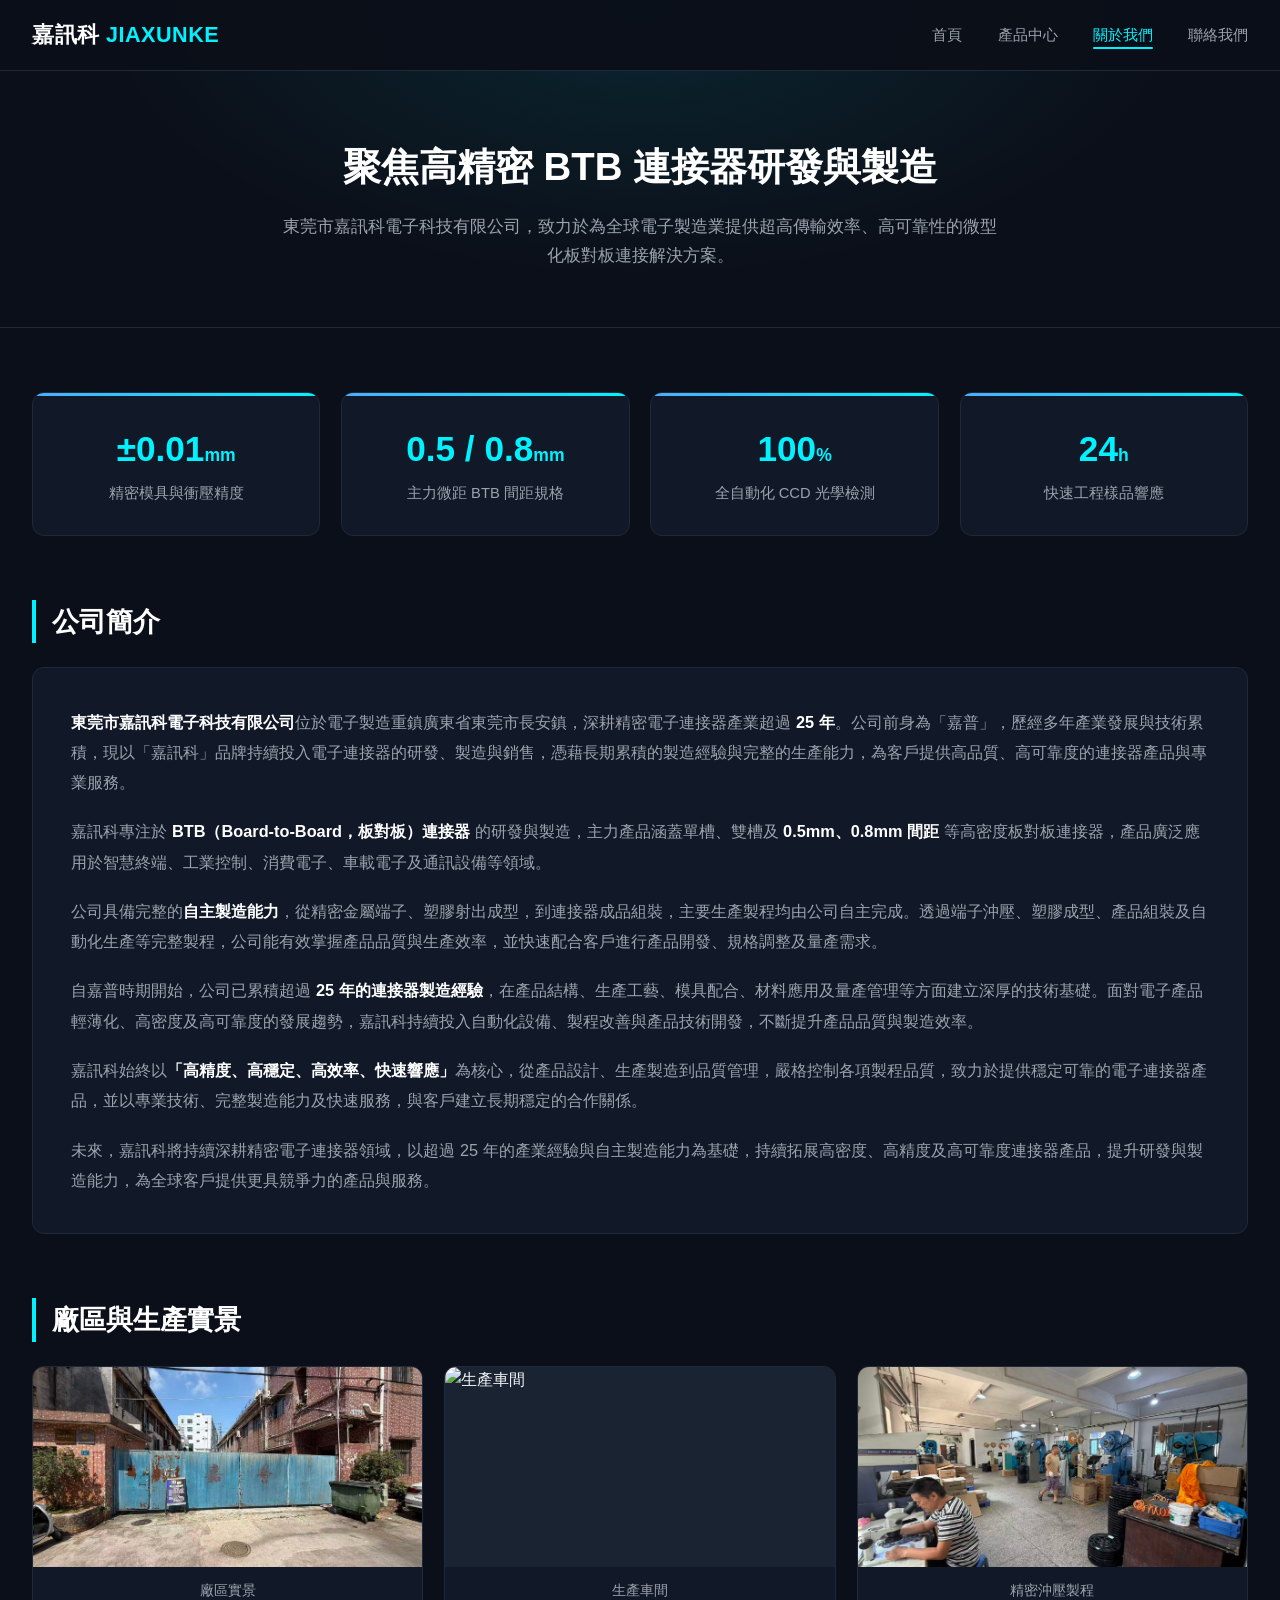
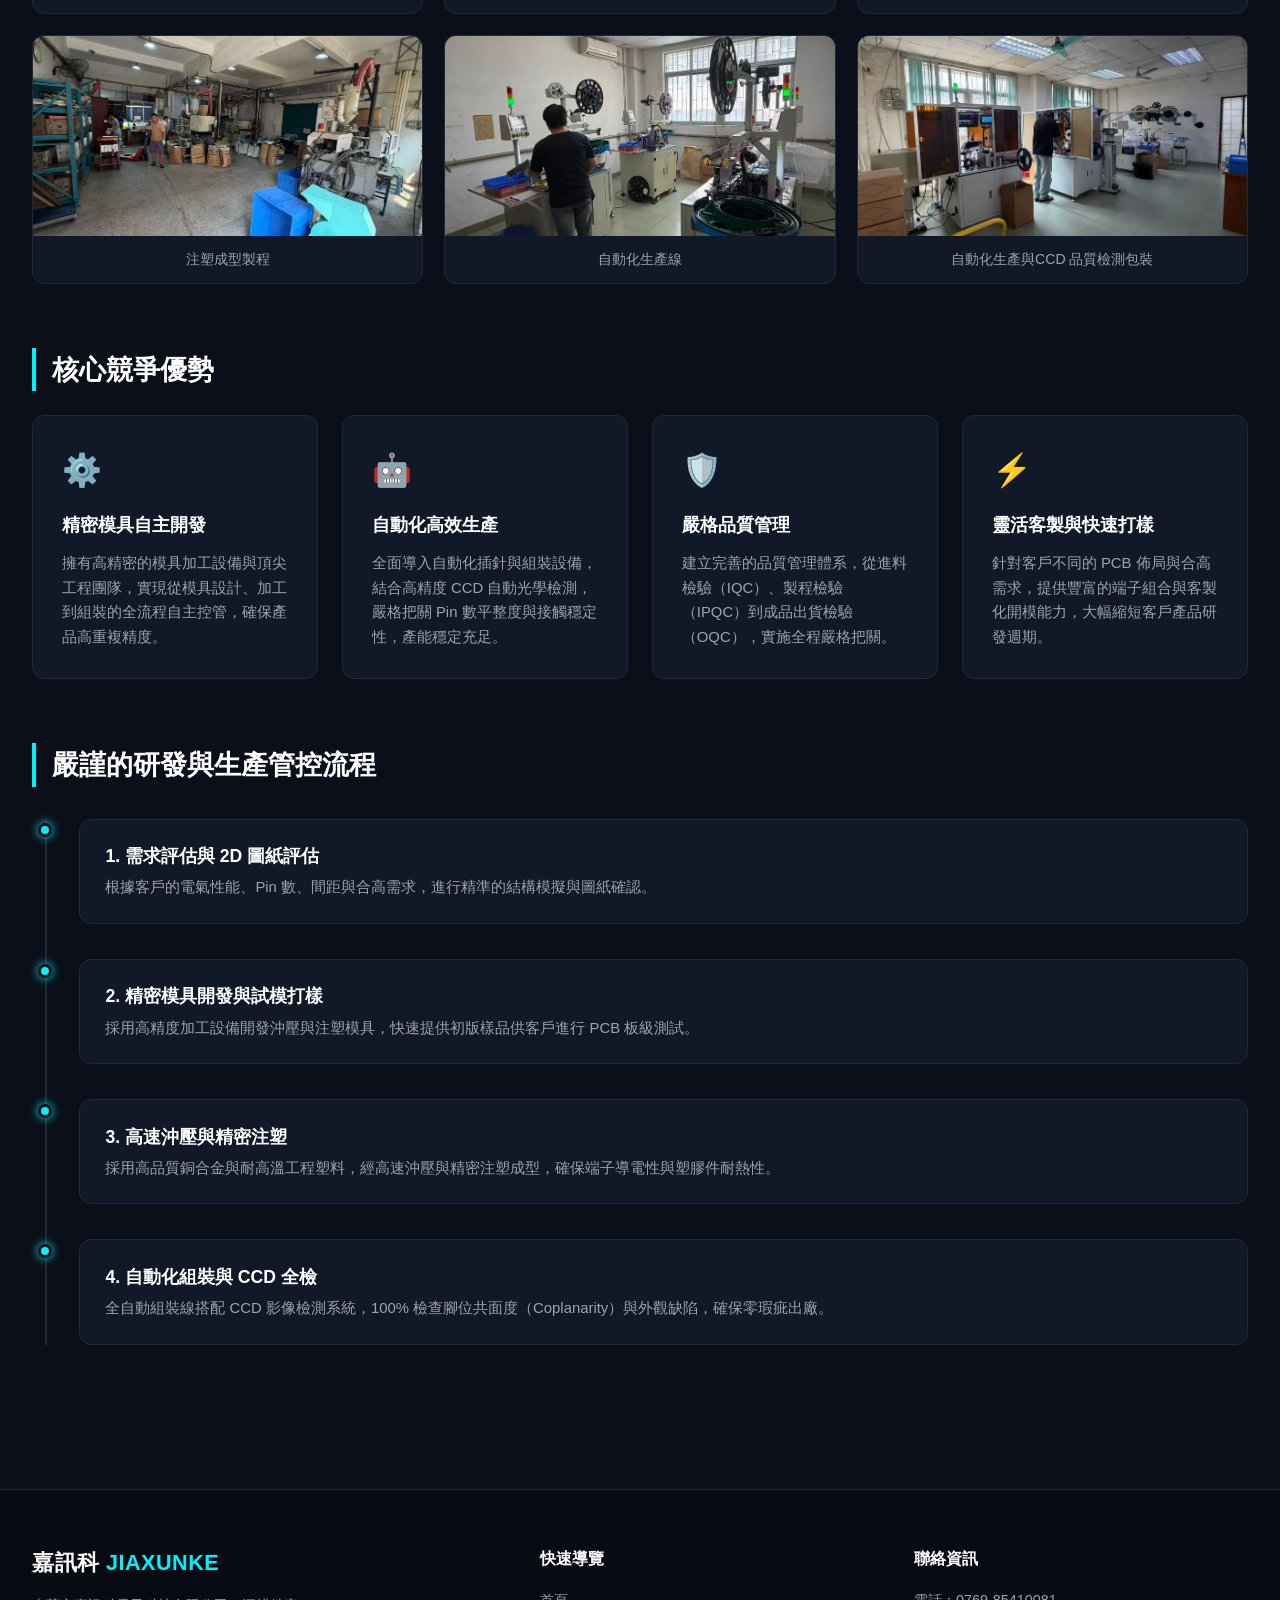
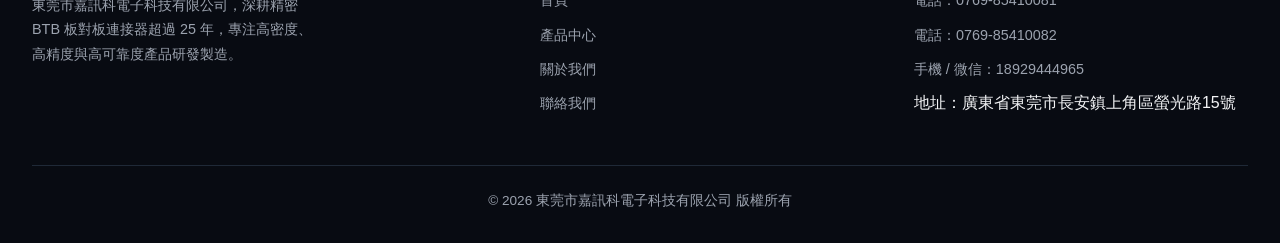
==== about.html @ 1407f73c "Add files via upload" ====
<!DOCTYPE html>
<html lang="zh-Hant">
<head>
  <meta charset="UTF-8">
  <meta http-equiv="X-UA-Compatible" content="IE=edge">
  <meta name="viewport" content="width=device-width, initial-scale=1.0">
  <title>關於我們 | 東莞市嘉訊科電子科技有限公司</title>
  <meta name="description" content="東莞市嘉訊科電子科技有限公司深耕精密連接器產業 25 年以上，專注於 0.5/0.8mm 微距 BTB 板對板連接器研發與自主製造，提供高品質與快速打樣服務。">
  <meta name="keywords" content="嘉訊科, 關於嘉訊科, 嘉普歷史, 連接器廠, BTB板對板, 東莞長安鎮連接器">
  
  <style>
    :root {
      --bg-main: #0B0F19;
      --bg-card: #111827;
      --accent: #00F2FE;
      --accent-blue: #4FACFE;
      --text-main: #F3F4F6;
      --text-muted: #9CA3AF;
      --border: #1F2937;
      --border-hover: #374151;
      --radius: 12px;
      --shadow: 0 10px 25px rgba(0, 0, 0, 0.4);
    }

    * { margin: 0; padding: 0; box-sizing: border-box; }
    html { scroll-behavior: smooth; }
    body {
      background-color: #0B0F19;
      background-color: var(--bg-main);
      color: var(--text-main);
      line-height: 1.6;
      font-family: "Microsoft YaHei", "微软雅黑", "PingFang TC", "Segoe UI", "Noto Sans TC", Arial, sans-serif;
      overflow-x: hidden;
    }
    a { text-decoration: none; color: inherit; }
    img { border: 0; max-width: 100%; display: block; }

    /* Header */
    header {
      background-color: #0B0F19;
      background: rgba(11, 15, 25, 0.95);
      position: fixed;
      top: 0;
      width: 100%;
      z-index: 1000;
      border-bottom: 1px solid var(--border);
    }
    .nav-container {
      max-width: 1280px;
      margin: 0 auto;
      display: flex;
      justify-content: space-between;
      align-items: center;
      padding: 1.1rem 2rem;
    }
    .logo { font-size: 1.35rem; font-weight: 700; color: #FFF; letter-spacing: 0.5px; }
    .logo span { color: var(--accent); }
    .nav-links {
      display: flex;
      gap: 2.2rem;
      list-style: none;
      align-items: center;
    }
    .nav-links a {
      color: var(--text-muted);
      font-size: 0.95rem;
      font-weight: 500;
      transition: color 0.25s;
      position: relative;
    }
    .nav-links a:hover, .nav-links a.active { color: var(--accent); }
    .nav-links a.active::after {
      content: "";
      position: absolute;
      bottom: -6px;
      left: 0;
      width: 100%;
      height: 2px;
      background: var(--accent);
      border-radius: 1px;
    }
    .menu-toggle {
      display: none;
      flex-direction: column;
      gap: 5px;
      cursor: pointer;
      z-index: 1001;
      padding: 6px;
      background: none;
      border: none;
    }
    .menu-toggle span {
      width: 24px;
      height: 2px;
      background: var(--text-main);
      border-radius: 2px;
      transition: all 0.3s ease;
    }
    .menu-toggle.open span:nth-child(1) { transform: translateY(7px) rotate(45deg); }
    .menu-toggle.open span:nth-child(2) { opacity: 0; }
    .menu-toggle.open span:nth-child(3) { transform: translateY(-7px) rotate(-45deg); }

    /* Hero */
    .about-hero {
      padding: 8.5rem 2rem 3.5rem;
      background: radial-gradient(ellipse at 50% 0%, rgba(0, 242, 254, 0.1) 0%, transparent 60%);
      border-bottom: 1px solid var(--border);
      text-align: center;
    }
    .about-hero h1 {
      font-size: clamp(1.8rem, 4vw, 2.4rem);
      color: #FFF;
      margin-bottom: 1rem;
      font-weight: 700;
    }
    .about-hero p {
      color: var(--text-muted);
      max-width: 720px;
      margin: 0 auto;
      font-size: 1.05rem;
      line-height: 1.7;
    }

    .container {
      max-width: 1280px;
      margin: 0 auto;
      padding: 4rem 2rem;
    }

    /* Metrics */
    .metrics-grid {
      display: grid;
      grid-template-columns: repeat(auto-fit, minmax(220px, 1fr));
      gap: 1.3rem;
      margin-bottom: 4rem;
    }
    .metric-card {
      background: var(--bg-card);
      border: 1px solid var(--border);
      border-radius: var(--radius);
      padding: 1.8rem 1.5rem;
      text-align: center;
      position: relative;
      overflow: hidden;
      transition: all 0.3s;
    }
    .metric-card:hover {
      border-color: var(--accent);
      transform: translateY(-4px);
    }
    .metric-card::before {
      content: "";
      position: absolute;
      top: 0;
      left: 0;
      width: 100%;
      height: 3px;
      background: linear-gradient(90deg, var(--accent-blue), var(--accent));
    }
    .metric-num {
      font-size: 2.2rem;
      font-weight: 700;
      color: var(--accent);
      margin-bottom: 0.3rem;
    }
    .metric-label {
      color: var(--text-muted);
      font-size: 0.92rem;
    }

    /* Section Title */
    .section-title {
      font-size: 1.7rem;
      color: #FFF;
      margin-bottom: 1.5rem;
      border-left: 4px solid var(--accent);
      padding-left: 1rem;
      font-weight: 700;
    }

    /* Intro */
    .intro-block {
      background: var(--bg-card);
      border: 1px solid var(--border);
      border-radius: var(--radius);
      padding: 2.4rem;
      margin-bottom: 4rem;
    }
    .intro-block p {
      color: var(--text-muted);
      margin-bottom: 1.2rem;
      font-size: 1.02rem;
      line-height: 1.85;
    }
    .intro-block p:last-child { margin-bottom: 0; }
    .intro-block strong { color: #FFF; }

    /* ===== 厂区照片 3x2 ===== */
    .gallery-section {
      margin-bottom: 4rem;
    }
    .gallery-grid {
      display: grid;
      grid-template-columns: repeat(3, 1fr);
      gap: 1.3rem;
    }
    .gallery-item {
      background: var(--bg-card);
      border: 1px solid var(--border);
      border-radius: var(--radius);
      overflow: hidden;
      transition: all 0.3s;
    }
    .gallery-item:hover {
      border-color: var(--accent);
      transform: translateY(-3px);
      box-shadow: var(--shadow);
    }
    .gallery-img-wrap {
      width: 100%;
      height: 200px;
      overflow: hidden;
      background: #1A2332;
    }
    .gallery-img-wrap img {
      width: 100%;
      height: 100%;
      object-fit: cover;
      display: block;
    }
    .gallery-caption {
      padding: 0.75rem 1rem;
      color: var(--text-muted);
      font-size: 0.88rem;
      text-align: center;
    }

    /* Advantages */
    .adv-grid {
      display: grid;
      grid-template-columns: repeat(auto-fit, minmax(260px, 1fr));
      gap: 1.5rem;
      margin-bottom: 4rem;
    }
    .adv-card {
      background: var(--bg-card);
      border: 1px solid var(--border);
      border-radius: var(--radius);
      padding: 1.8rem;
      transition: all 0.3s;
    }
    .adv-card:hover {
      border-color: var(--accent);
      transform: translateY(-4px);
      box-shadow: var(--shadow);
    }
    .adv-icon {
      font-size: 2rem;
      margin-bottom: 0.9rem;
    }
    .adv-card h3 {
      color: #FFF;
      font-size: 1.15rem;
      margin-bottom: 0.7rem;
    }
    .adv-card p {
      color: var(--text-muted);
      font-size: 0.93rem;
      line-height: 1.65;
    }

    /* Timeline */
    .timeline {
      position: relative;
      padding-left: 2rem;
      border-left: 2px solid var(--border);
      margin: 2rem 0 1rem 0.8rem;
    }
    .time-item {
      position: relative;
      margin-bottom: 2.2rem;
    }
    .time-item:last-child { margin-bottom: 0; }
    .time-dot {
      position: absolute;
      left: -2.55rem;
      top: 0.3rem;
      width: 14px;
      height: 14px;
      border-radius: 50%;
      background: var(--accent);
      border: 3px solid var(--bg-main);
      box-shadow: 0 0 10px var(--accent);
    }
    .time-content {
      background: var(--bg-card);
      border: 1px solid var(--border);
      border-radius: var(--radius);
      padding: 1.4rem 1.6rem;
    }
    .time-content h4 {
      color: #FFF;
      font-size: 1.1rem;
      margin-bottom: 0.4rem;
    }
    .time-content p {
      color: var(--text-muted);
      font-size: 0.93rem;
      line-height: 1.6;
    }

    /* Footer */
    footer {
      border-top: 1px solid var(--border);
      background: #080B12;
      padding: 3.5rem 2rem 2rem;
      margin-top: 4rem;
    }
    .footer-inner {
      max-width: 1280px;
      margin: 0 auto;
      display: grid;
      grid-template-columns: 1.4fr 1fr 1fr;
      gap: 2.5rem;
      margin-bottom: 2.5rem;
    }
    .footer-brand .logo { margin-bottom: 0.8rem; display: inline-block; }
    .footer-brand p {
      color: var(--text-muted);
      font-size: 0.9rem;
      line-height: 1.7;
      max-width: 280px;
    }
    .footer-col h4 {
      color: #FFF;
      font-size: 1rem;
      margin-bottom: 1rem;
      font-weight: 600;
    }
    .footer-col ul { list-style: none; }
    .footer-col li { margin-bottom: 0.55rem; }
    .footer-col a {
      color: var(--text-muted);
      font-size: 0.9rem;
      transition: color 0.25s;
    }
    .footer-col a:hover { color: var(--accent); }
    .footer-bottom {
      max-width: 1280px;
      margin: 0 auto;
      padding-top: 1.5rem;
      border-top: 1px solid var(--border);
      text-align: center;
      color: var(--text-muted);
      font-size: 0.85rem;
    }

    @media (max-width: 900px) {
      .gallery-grid {
        grid-template-columns: repeat(2, 1fr);
      }
      .gallery-img-wrap { height: 180px; }
    }

    @media (max-width: 768px) {
      .menu-toggle { display: flex; }
      .nav-links {
        position: fixed;
        top: 0;
        right: -100%;
        width: 78%;
        max-width: 300px;
        height: 100vh;
        background: var(--bg-card);
        flex-direction: column;
        align-items: flex-start;
        padding: 5.5rem 2rem 2rem;
        transition: right 0.3s ease;
        border-left: 1px solid var(--border);
        gap: 0;
      }
      .nav-links.active { right: 0; }
      .nav-links li { width: 100%; }
      .nav-links a {
        display: block;
        font-size: 1.1rem;
        padding: 0.85rem 0;
        width: 100%;
      }
      .nav-links a.active::after { display: none; }
      .about-hero h1 { font-size: 1.7rem; }
      .footer-inner { grid-template-columns: 1fr; gap: 2rem; }
      .gallery-grid {
        grid-template-columns: 1fr;
      }
      .gallery-img-wrap { height: 220px; }
    }
  </style>
</head>
<body>

  <header>
    <div class="nav-container">
      <a href="index.html" class="logo">嘉訊科 <span>JIAXUNKE</span></a>
      <button class="menu-toggle" id="mobile-menu" aria-label="開啟選單">
        <span></span><span></span><span></span>
      </button>
      <ul class="nav-links" id="nav-links">
        <li><a href="index.html">首頁</a></li>
        <li><a href="products.html">產品中心</a></li>
        <li><a href="about.html" class="active">關於我們</a></li>
        <li><a href="contact.html">聯絡我們</a></li>
      </ul>
    </div>
  </header>

  <div class="about-hero">
    <h1>聚焦高精密 BTB 連接器研發與製造</h1>
    <p>東莞市嘉訊科電子科技有限公司，致力於為全球電子製造業提供超高傳輸效率、高可靠性的微型化板對板連接解決方案。</p>
  </div>

  <div class="container">
    <!-- Metrics -->
    <div class="metrics-grid">
      <div class="metric-card">
        <div class="metric-num">±0.01<span style="font-size:1.1rem">mm</span></div>
        <div class="metric-label">精密模具與衝壓精度</div>
      </div>
      <div class="metric-card">
        <div class="metric-num">0.5 / 0.8<span style="font-size:1.1rem">mm</span></div>
        <div class="metric-label">主力微距 BTB 間距規格</div>
      </div>
      <div class="metric-card">
        <div class="metric-num">100<span style="font-size:1.1rem">%</span></div>
        <div class="metric-label">全自動化 CCD 光學檢測</div>
      </div>
      <div class="metric-card">
        <div class="metric-num">24<span style="font-size:1.1rem">h</span></div>
        <div class="metric-label">快速工程樣品響應</div>
      </div>
    </div>

    <!-- Company Intro -->
    <h2 class="section-title">公司簡介</h2>
    <div class="intro-block">
      <p><strong>東莞市嘉訊科電子科技有限公司</strong>位於電子製造重鎮廣東省東莞市長安鎮，深耕精密電子連接器產業超過 <strong>25 年</strong>。公司前身為「嘉普」，歷經多年產業發展與技術累積，現以「嘉訊科」品牌持續投入電子連接器的研發、製造與銷售，憑藉長期累積的製造經驗與完整的生產能力，為客戶提供高品質、高可靠度的連接器產品與專業服務。</p>

      <p>嘉訊科專注於 <strong>BTB（Board-to-Board，板對板）連接器</strong> 的研發與製造，主力產品涵蓋單槽、雙槽及 <strong>0.5mm、0.8mm 間距</strong> 等高密度板對板連接器，產品廣泛應用於智慧終端、工業控制、消費電子、車載電子及通訊設備等領域。</p>

      <p>公司具備完整的<strong>自主製造能力</strong>，從精密金屬端子、塑膠射出成型，到連接器成品組裝，主要生產製程均由公司自主完成。透過端子沖壓、塑膠成型、產品組裝及自動化生產等完整製程，公司能有效掌握產品品質與生產效率，並快速配合客戶進行產品開發、規格調整及量產需求。</p>

      <p>自嘉普時期開始，公司已累積超過 <strong>25 年的連接器製造經驗</strong>，在產品結構、生產工藝、模具配合、材料應用及量產管理等方面建立深厚的技術基礎。面對電子產品輕薄化、高密度及高可靠度的發展趨勢，嘉訊科持續投入自動化設備、製程改善與產品技術開發，不斷提升產品品質與製造效率。</p>

      <p>嘉訊科始終以<strong>「高精度、高穩定、高效率、快速響應」</strong>為核心，從產品設計、生產製造到品質管理，嚴格控制各項製程品質，致力於提供穩定可靠的電子連接器產品，並以專業技術、完整製造能力及快速服務，與客戶建立長期穩定的合作關係。</p>

      <p>未來，嘉訊科將持續深耕精密電子連接器領域，以超過 25 年的產業經驗與自主製造能力為基礎，持續拓展高密度、高精度及高可靠度連接器產品，提升研發與製造能力，為全球客戶提供更具競爭力的產品與服務。</p>
    </div>

    <!-- 厂区与生产实景 6张 -->
    <div class="gallery-section">
      <h2 class="section-title">廠區與生產實景</h2>
      <div class="gallery-grid">
        <div class="gallery-item">
          <div class="gallery-img-wrap">
            <img src="images/factory-01.jpg" alt="廠區實景">
          </div>
          <div class="gallery-caption">廠區實景</div>
        </div>
        <div class="gallery-item">
          <div class="gallery-img-wrap">
            <img src="images/factory-02.jpg" alt="生產車間">
          </div>
          <div class="gallery-caption">生產車間</div>
        </div>
        <div class="gallery-item">
          <div class="gallery-img-wrap">
            <img src="images/factory-03.jpg" alt="精密沖壓製程">
          </div>
          <div class="gallery-caption">精密沖壓製程</div>
        </div>
        <div class="gallery-item">
          <div class="gallery-img-wrap">
            <img src="images/factory-04.jpg" alt="注塑成型製程">
          </div>
          <div class="gallery-caption">注塑成型製程</div>
        </div>
        <div class="gallery-item">
          <div class="gallery-img-wrap">
            <img src="images/factory-05.jpg" alt="自動化生產線">
          </div>
          <div class="gallery-caption">自動化生產線</div>
        </div>
        <div class="gallery-item">
          <div class="gallery-img-wrap">
            <img src="images/factory-06.jpg" alt="自動化生產與CCD 品質檢測包裝">
          </div>
          <div class="gallery-caption">自動化生產與CCD 品質檢測包裝</div>
        </div>
      </div>
    </div>

    <!-- Core Advantages -->
    <h2 class="section-title">核心競爭優勢</h2>
    <div class="adv-grid">
      <div class="adv-card">
        <div class="adv-icon">⚙️</div>
        <h3>精密模具自主開發</h3>
        <p>擁有高精密的模具加工設備與頂尖工程團隊，實現從模具設計、加工到組裝的全流程自主控管，確保產品高重複精度。</p>
      </div>
      <div class="adv-card">
        <div class="adv-icon">🤖</div>
        <h3>自動化高效生產</h3>
        <p>全面導入自動化插針與組裝設備，結合高精度 CCD 自動光學檢測，嚴格把關 Pin 數平整度與接觸穩定性，產能穩定充足。</p>
      </div>
      <div class="adv-card">
        <div class="adv-icon">🛡️</div>
        <h3>嚴格品質管理</h3>
        <p>建立完善的品質管理體系，從進料檢驗（IQC）、製程檢驗（IPQC）到成品出貨檢驗（OQC），實施全程嚴格把關。</p>
      </div>
      <div class="adv-card">
        <div class="adv-icon">⚡</div>
        <h3>靈活客製與快速打樣</h3>
        <p>針對客戶不同的 PCB 佈局與合高需求，提供豐富的端子組合與客製化開模能力，大幅縮短客戶產品研發週期。</p>
      </div>
    </div>

    <!-- Process Timeline -->
    <h2 class="section-title">嚴謹的研發與生產管控流程</h2>
    <div class="timeline">
      <div class="time-item">
        <div class="time-dot"></div>
        <div class="time-content">
          <h4>1. 需求評估與 2D 圖紙評估</h4>
          <p>根據客戶的電氣性能、Pin 數、間距與合高需求，進行精準的結構模擬與圖紙確認。</p>
        </div>
      </div>
      <div class="time-item">
        <div class="time-dot"></div>
        <div class="time-content">
          <h4>2. 精密模具開發與試模打樣</h4>
          <p>採用高精度加工設備開發沖壓與注塑模具，快速提供初版樣品供客戶進行 PCB 板級測試。</p>
        </div>
      </div>
      <div class="time-item">
        <div class="time-dot"></div>
        <div class="time-content">
          <h4>3. 高速沖壓與精密注塑</h4>
          <p>採用高品質銅合金與耐高溫工程塑料，經高速沖壓與精密注塑成型，確保端子導電性與塑膠件耐熱性。</p>
        </div>
      </div>
      <div class="time-item">
        <div class="time-dot"></div>
        <div class="time-content">
          <h4>4. 自動化組裝與 CCD 全檢</h4>
          <p>全自動組裝線搭配 CCD 影像檢測系統，100% 檢查腳位共面度（Coplanarity）與外觀缺陷，確保零瑕疵出廠。</p>
        </div>
      </div>
    </div>
  </div>

  <footer>
    <div class="footer-inner">
      <div class="footer-brand">
        <a href="index.html" class="logo">嘉訊科 <span>JIAXUNKE</span></a>
        <p>東莞市嘉訊科電子科技有限公司，深耕精密 BTB 板對板連接器超過 25 年，專注高密度、高精度與高可靠度產品研發製造。</p>
      </div>
      <div class="footer-col">
        <h4>快速導覽</h4>
        <ul>
          <li><a href="index.html">首頁</a></li>
          <li><a href="products.html">產品中心</a></li>
          <li><a href="about.html">關於我們</a></li>
          <li><a href="contact.html">聯絡我們</a></li>
        </ul>
      </div>
      <div class="footer-col">
        <h4>聯絡資訊</h4>
        <ul>
          <li><a href="tel:076985410081">電話：0769-85410081</a></li>
          <li><a href="tel:076985410082">電話：0769-85410082</a></li>
          <li><a href="tel:18929444965">手機 / 微信：18929444965</a></li>
          <li>地址：廣東省東莞市長安鎮上角區螢光路15號</li>
        </ul>
      </div>
    </div>
    <div class="footer-bottom">
      © 2026 東莞市嘉訊科電子科技有限公司 版權所有
    </div>
  </footer>

  <script>
    const mobileMenu = document.getElementById('mobile-menu');
    const navLinks = document.getElementById('nav-links');
    mobileMenu.addEventListener('click', () => {
      mobileMenu.classList.toggle('open');
      navLinks.classList.toggle('active');
    });
    document.querySelectorAll('.nav-links a').forEach(link => {
      link.addEventListener('click', () => {
        mobileMenu.classList.remove('open');
        navLinks.classList.remove('active');
      });
    });
  </script>

</body>
</html>
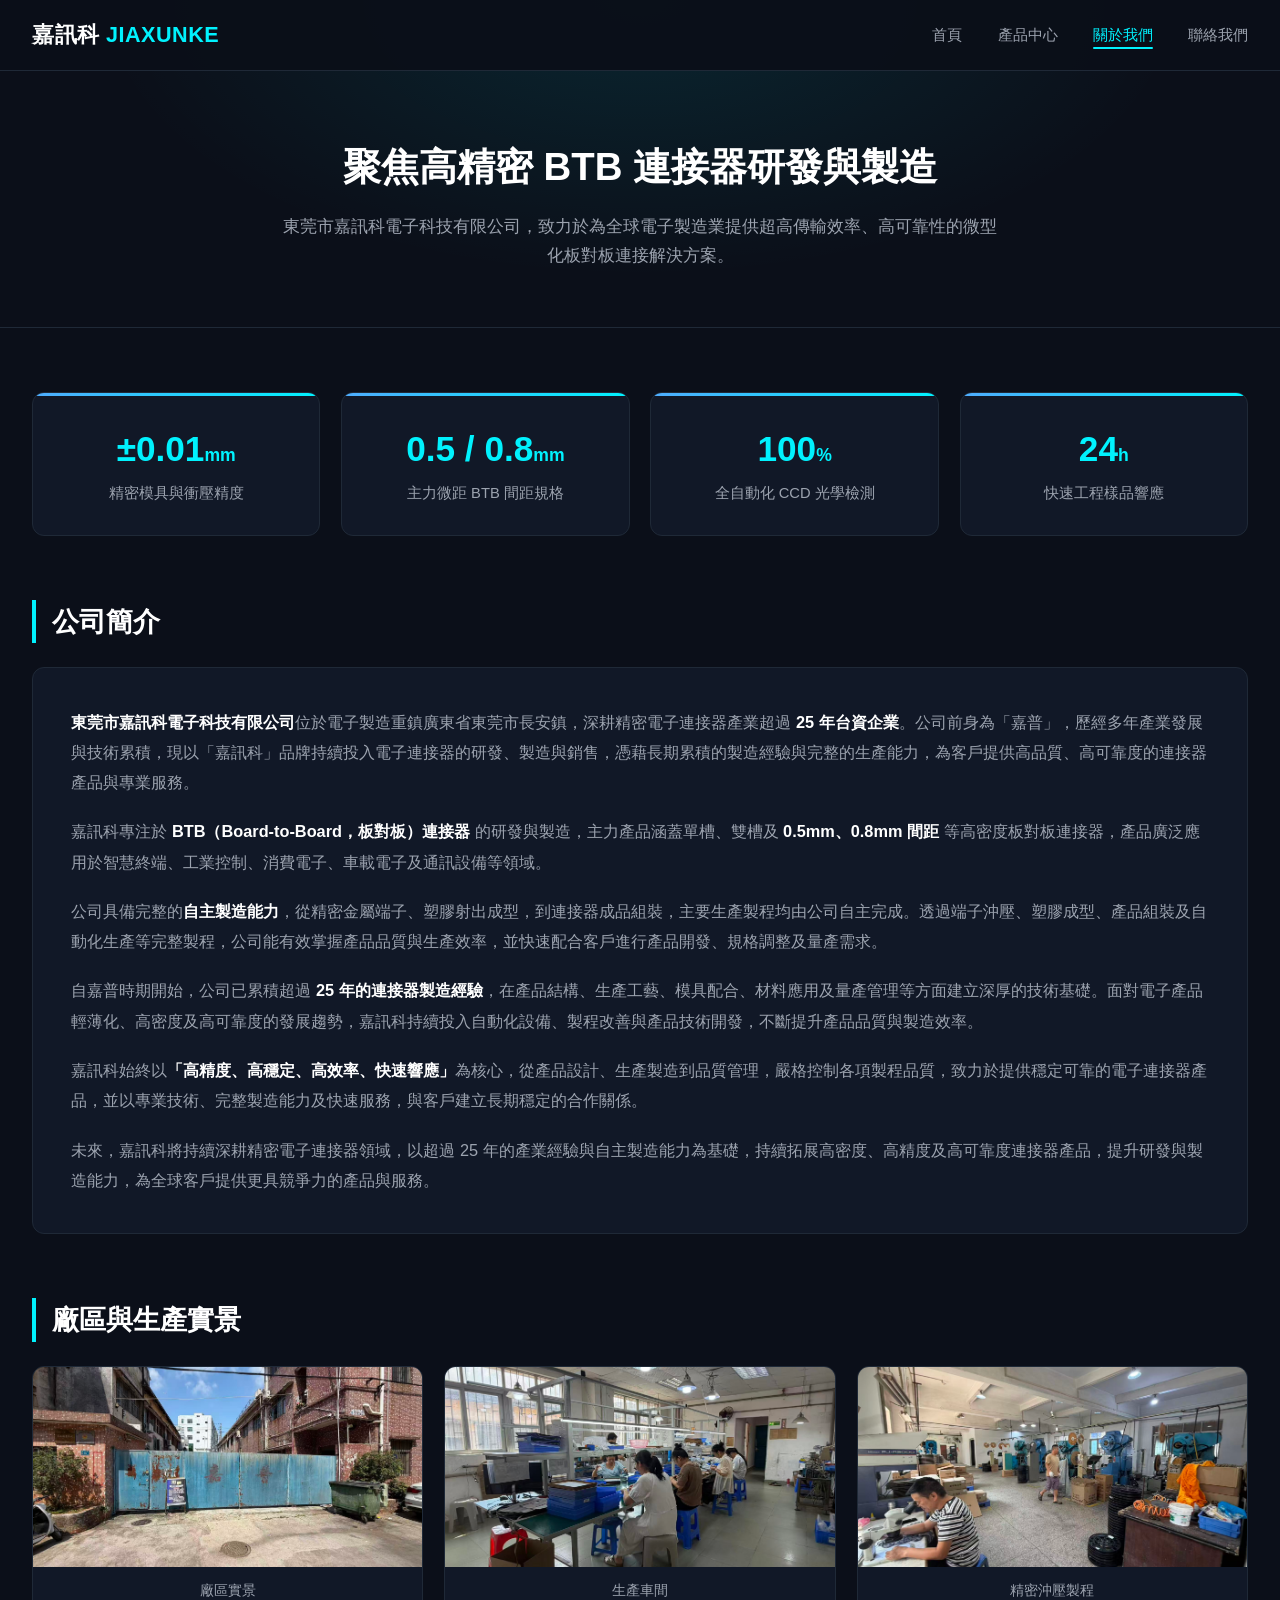
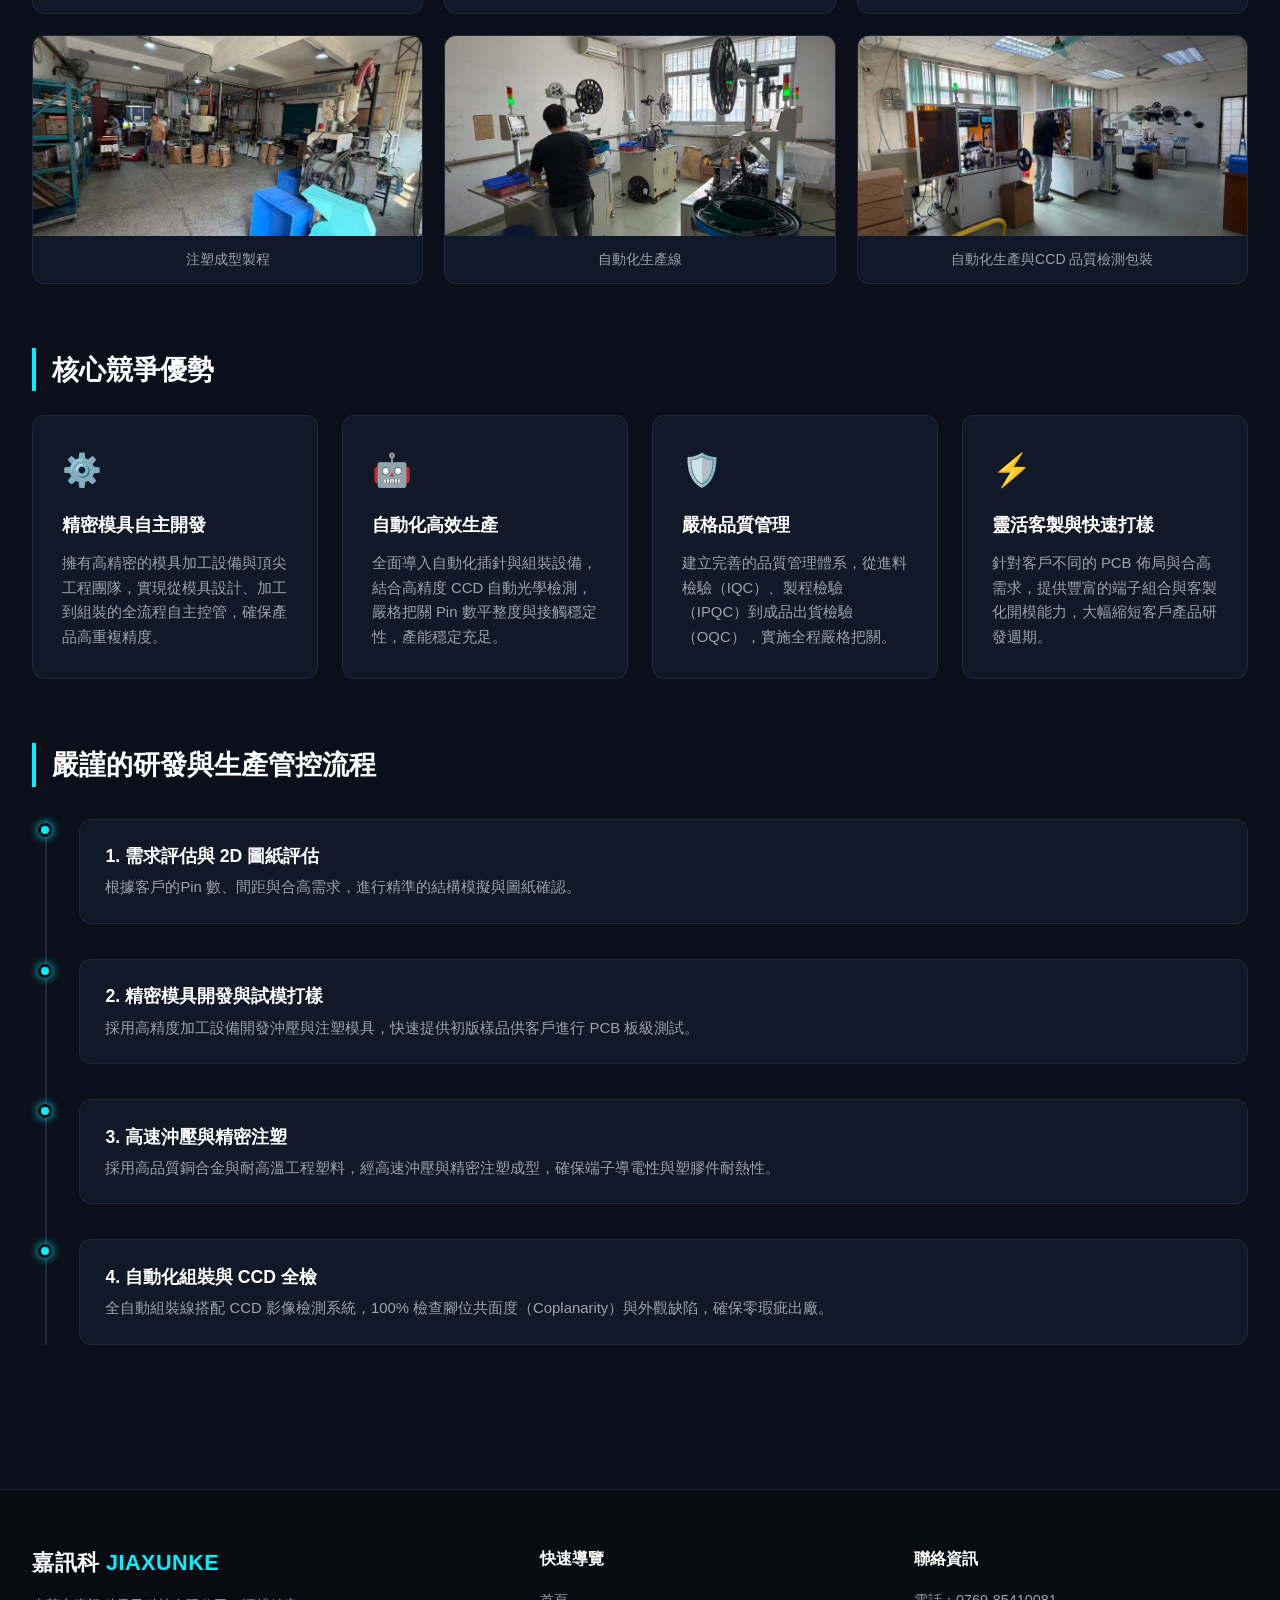
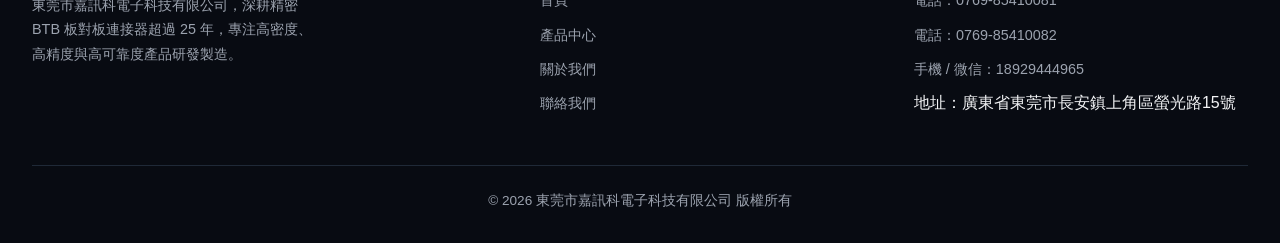
==== commit a5a16cac: "Add files via upload" ====
--- a/about.html
+++ b/about.html
@@ -443,7 +443,7 @@
     <!-- Company Intro -->
     <h2 class="section-title">公司簡介</h2>
     <div class="intro-block">
-      <p><strong>東莞市嘉訊科電子科技有限公司</strong>位於電子製造重鎮廣東省東莞市長安鎮，深耕精密電子連接器產業超過 <strong>25 年</strong>。公司前身為「嘉普」，歷經多年產業發展與技術累積，現以「嘉訊科」品牌持續投入電子連接器的研發、製造與銷售，憑藉長期累積的製造經驗與完整的生產能力，為客戶提供高品質、高可靠度的連接器產品與專業服務。</p>
+      <p><strong>東莞市嘉訊科電子科技有限公司</strong>位於電子製造重鎮廣東省東莞市長安鎮，深耕精密電子連接器產業超過 <strong>25 年台資企業</strong>。公司前身為「嘉普」，歷經多年產業發展與技術累積，現以「嘉訊科」品牌持續投入電子連接器的研發、製造與銷售，憑藉長期累積的製造經驗與完整的生產能力，為客戶提供高品質、高可靠度的連接器產品與專業服務。</p>
 
       <p>嘉訊科專注於 <strong>BTB（Board-to-Board，板對板）連接器</strong> 的研發與製造，主力產品涵蓋單槽、雙槽及 <strong>0.5mm、0.8mm 間距</strong> 等高密度板對板連接器，產品廣泛應用於智慧終端、工業控制、消費電子、車載電子及通訊設備等領域。</p>
 
@@ -531,7 +531,7 @@
         <div class="time-dot"></div>
         <div class="time-content">
           <h4>1. 需求評估與 2D 圖紙評估</h4>
-          <p>根據客戶的電氣性能、Pin 數、間距與合高需求，進行精準的結構模擬與圖紙確認。</p>
+          <p>根據客戶的Pin 數、間距與合高需求，進行精準的結構模擬與圖紙確認。</p>
         </div>
       </div>
       <div class="time-item">
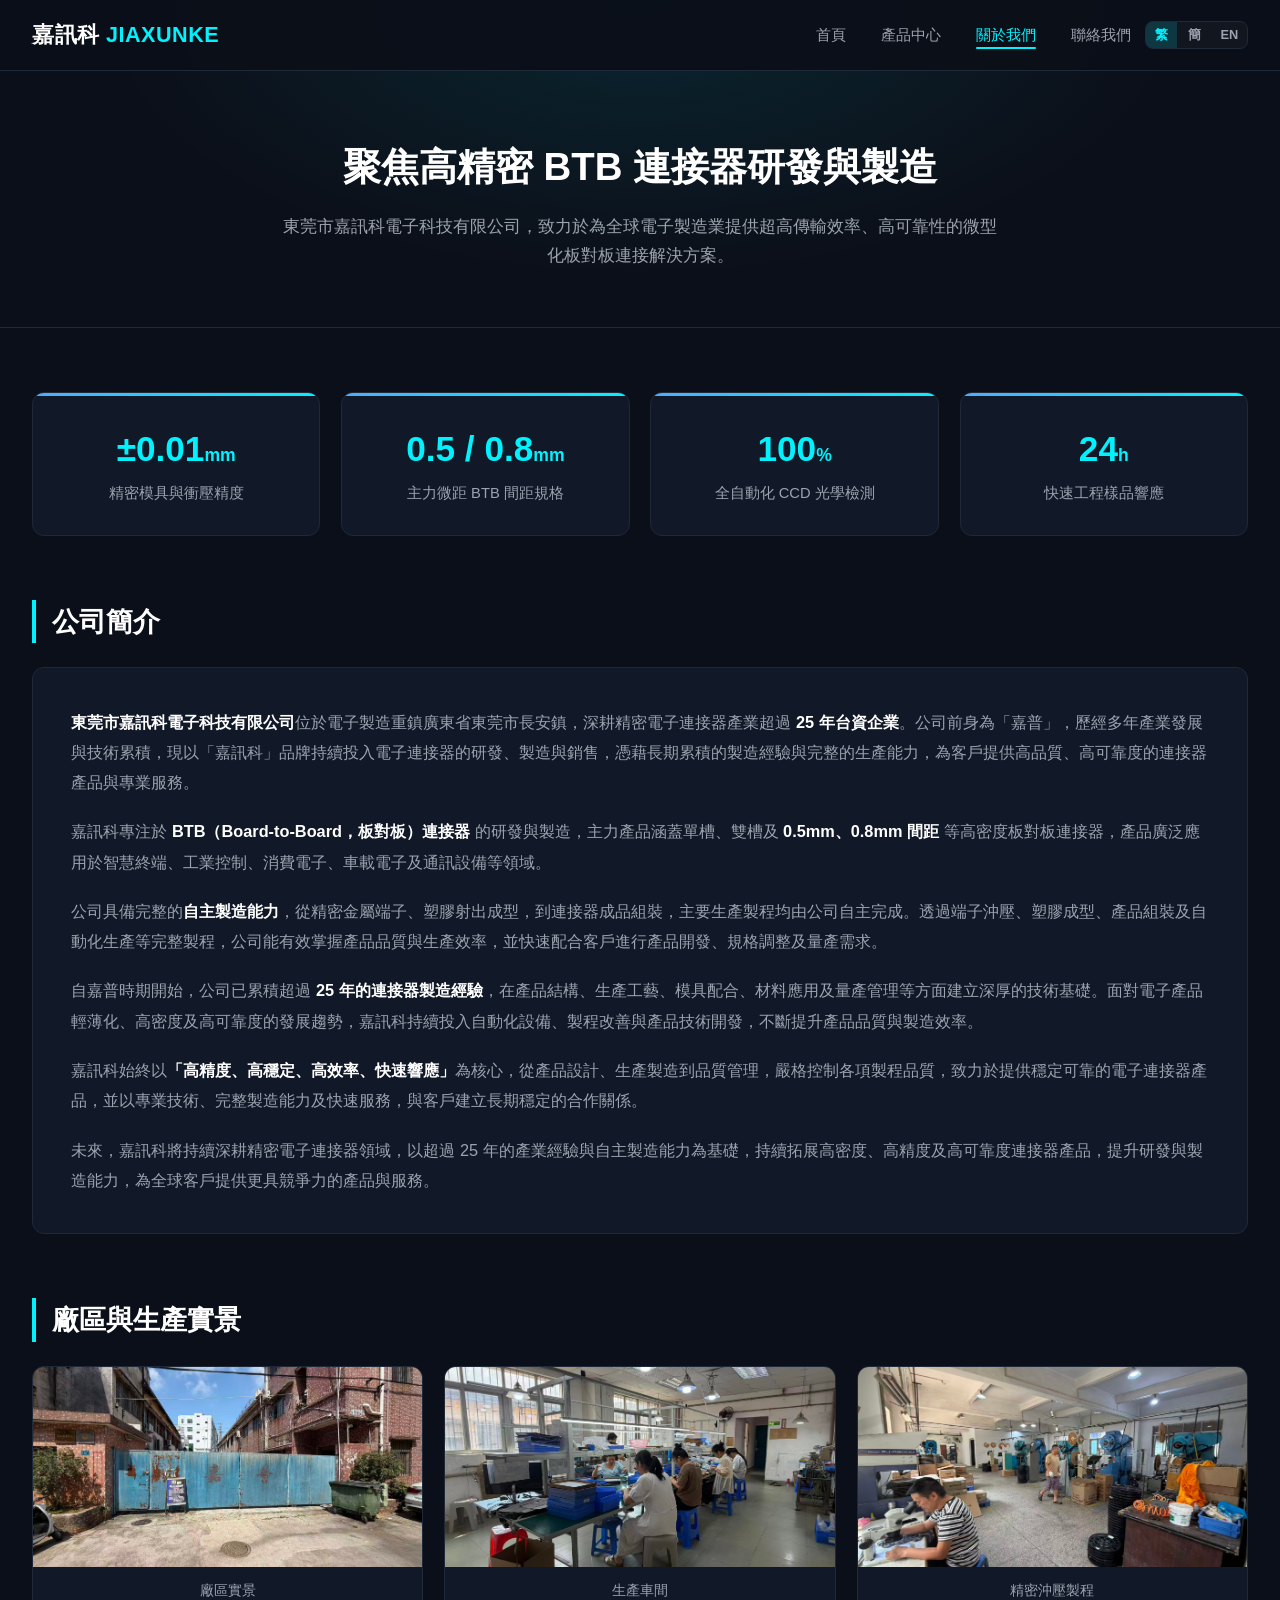
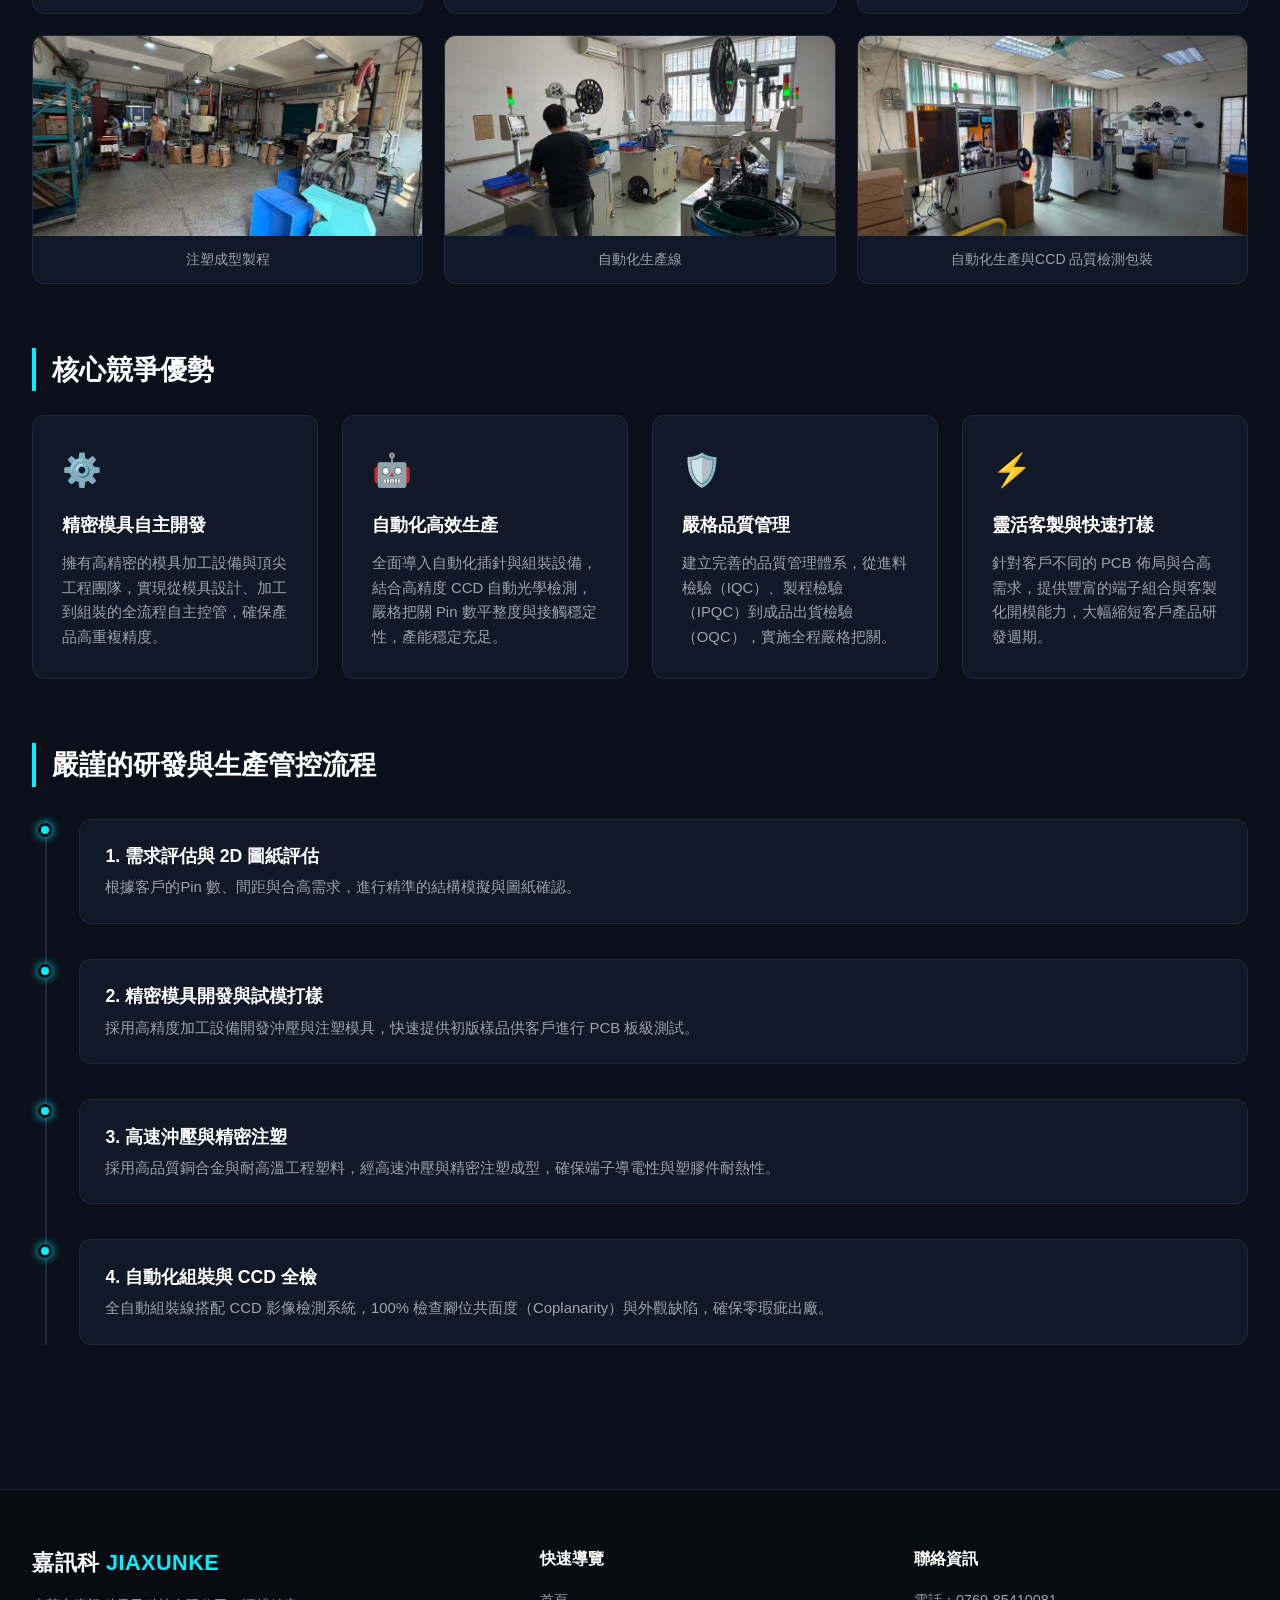
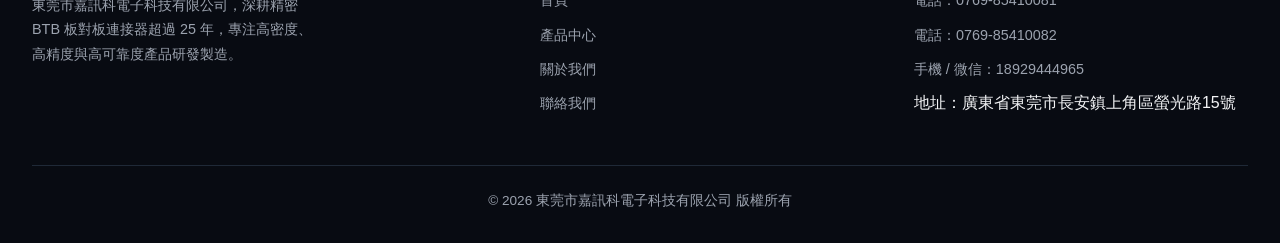
==== commit 84d94404: "Add files via upload" ====
--- a/about.html
+++ b/about.html
@@ -100,6 +100,40 @@
     .menu-toggle.open span:nth-child(2) { opacity: 0; }
     .menu-toggle.open span:nth-child(3) { transform: translateY(-7px) rotate(-45deg); }
 
+
+    .nav-right {
+      display: flex;
+      align-items: center;
+      gap: 14px;
+      margin-left: auto;
+    }
+    .lang-switch {
+      display: inline-flex;
+      align-items: center;
+      gap: 2px;
+      border: 1px solid var(--border);
+      border-radius: 8px;
+      overflow: hidden;
+      background: rgba(255,255,255,0.03);
+    }
+    .lang-btn {
+      background: transparent;
+      border: none;
+      color: var(--text-muted);
+      font-size: 0.8rem;
+      font-weight: 600;
+      padding: 0.35rem 0.55rem;
+      cursor: pointer;
+      font-family: inherit;
+      line-height: 1.2;
+      transition: all 0.2s;
+    }
+    .lang-btn:hover { color: var(--accent); }
+    .lang-btn.active {
+      background: rgba(0, 242, 254, 0.15);
+      color: var(--accent);
+    }
+
     /* Hero */
     .about-hero {
       padding: 8.5rem 2rem 3.5rem;
@@ -363,7 +397,9 @@
     }
 
     @media (max-width: 768px) {
-      .menu-toggle { display: flex; }
+      .menu-toggle { display: flex; order: 3; z-index: 1003; }
+      .nav-right { margin-left: auto; margin-right: 4px; order: 2; }
+      .logo { order: 1; }
       .nav-links {
         position: fixed;
         top: 0;
@@ -378,6 +414,7 @@
         transition: right 0.3s ease;
         border-left: 1px solid var(--border);
         gap: 0;
+        z-index: 1002;
       }
       .nav-links.active { right: 0; }
       .nav-links li { width: 100%; }
@@ -399,24 +436,31 @@
 </head>
 <body>
 
-  <header>
+    <header>
     <div class="nav-container">
       <a href="index.html" class="logo">嘉訊科 <span>JIAXUNKE</span></a>
+      <div class="nav-right">
+        <ul class="nav-links" id="nav-links">
+          <li><a href="index.html" data-i18n="nav_home">首頁</a></li>
+          <li><a href="products.html" data-i18n="nav_products">產品中心</a></li>
+          <li><a href="about.html" class="active" data-i18n="nav_about">關於我們</a></li>
+          <li><a href="contact.html" data-i18n="nav_contact">聯絡我們</a></li>
+        </ul>
+        <div class="lang-switch" id="lang-switch" aria-label="Language">
+          <button type="button" class="lang-btn active" data-lang="zh-Hant">繁</button>
+          <button type="button" class="lang-btn" data-lang="zh-Hans">簡</button>
+          <button type="button" class="lang-btn" data-lang="en">EN</button>
+        </div>
+      </div>
       <button class="menu-toggle" id="mobile-menu" aria-label="開啟選單">
         <span></span><span></span><span></span>
       </button>
-      <ul class="nav-links" id="nav-links">
-        <li><a href="index.html">首頁</a></li>
-        <li><a href="products.html">產品中心</a></li>
-        <li><a href="about.html" class="active">關於我們</a></li>
-        <li><a href="contact.html">聯絡我們</a></li>
-      </ul>
     </div>
   </header>
 
   <div class="about-hero">
-    <h1>聚焦高精密 BTB 連接器研發與製造</h1>
-    <p>東莞市嘉訊科電子科技有限公司，致力於為全球電子製造業提供超高傳輸效率、高可靠性的微型化板對板連接解決方案。</p>
+    <h1 data-i18n="hero_h1">聚焦高精密 BTB 連接器研發與製造</h1>
+    <p data-i18n="hero_p">東莞市嘉訊科電子科技有限公司，致力於為全球電子製造業提供超高傳輸效率、高可靠性的微型化板對板連接解決方案。</p>
   </div>
 
   <div class="container">
@@ -424,135 +468,135 @@
     <div class="metrics-grid">
       <div class="metric-card">
         <div class="metric-num">±0.01<span style="font-size:1.1rem">mm</span></div>
-        <div class="metric-label">精密模具與衝壓精度</div>
+        <div class="metric-label" data-i18n="m1">精密模具與衝壓精度</div>
       </div>
       <div class="metric-card">
         <div class="metric-num">0.5 / 0.8<span style="font-size:1.1rem">mm</span></div>
-        <div class="metric-label">主力微距 BTB 間距規格</div>
+        <div class="metric-label" data-i18n="m2">主力微距 BTB 間距規格</div>
       </div>
       <div class="metric-card">
         <div class="metric-num">100<span style="font-size:1.1rem">%</span></div>
-        <div class="metric-label">全自動化 CCD 光學檢測</div>
+        <div class="metric-label" data-i18n="m3">全自動化 CCD 光學檢測</div>
       </div>
       <div class="metric-card">
         <div class="metric-num">24<span style="font-size:1.1rem">h</span></div>
-        <div class="metric-label">快速工程樣品響應</div>
+        <div class="metric-label" data-i18n="m4">快速工程樣品響應</div>
       </div>
     </div>
 
     <!-- Company Intro -->
-    <h2 class="section-title">公司簡介</h2>
+    <h2 class="section-title" data-i18n="sec_intro">公司簡介</h2>
     <div class="intro-block">
-      <p><strong>東莞市嘉訊科電子科技有限公司</strong>位於電子製造重鎮廣東省東莞市長安鎮，深耕精密電子連接器產業超過 <strong>25 年台資企業</strong>。公司前身為「嘉普」，歷經多年產業發展與技術累積，現以「嘉訊科」品牌持續投入電子連接器的研發、製造與銷售，憑藉長期累積的製造經驗與完整的生產能力，為客戶提供高品質、高可靠度的連接器產品與專業服務。</p>
-
-      <p>嘉訊科專注於 <strong>BTB（Board-to-Board，板對板）連接器</strong> 的研發與製造，主力產品涵蓋單槽、雙槽及 <strong>0.5mm、0.8mm 間距</strong> 等高密度板對板連接器，產品廣泛應用於智慧終端、工業控制、消費電子、車載電子及通訊設備等領域。</p>
-
-      <p>公司具備完整的<strong>自主製造能力</strong>，從精密金屬端子、塑膠射出成型，到連接器成品組裝，主要生產製程均由公司自主完成。透過端子沖壓、塑膠成型、產品組裝及自動化生產等完整製程，公司能有效掌握產品品質與生產效率，並快速配合客戶進行產品開發、規格調整及量產需求。</p>
-
-      <p>自嘉普時期開始，公司已累積超過 <strong>25 年的連接器製造經驗</strong>，在產品結構、生產工藝、模具配合、材料應用及量產管理等方面建立深厚的技術基礎。面對電子產品輕薄化、高密度及高可靠度的發展趨勢，嘉訊科持續投入自動化設備、製程改善與產品技術開發，不斷提升產品品質與製造效率。</p>
-
-      <p>嘉訊科始終以<strong>「高精度、高穩定、高效率、快速響應」</strong>為核心，從產品設計、生產製造到品質管理，嚴格控制各項製程品質，致力於提供穩定可靠的電子連接器產品，並以專業技術、完整製造能力及快速服務，與客戶建立長期穩定的合作關係。</p>
-
-      <p>未來，嘉訊科將持續深耕精密電子連接器領域，以超過 25 年的產業經驗與自主製造能力為基礎，持續拓展高密度、高精度及高可靠度連接器產品，提升研發與製造能力，為全球客戶提供更具競爭力的產品與服務。</p>
+      <p data-i18n="intro1"><strong>東莞市嘉訊科電子科技有限公司</strong>位於電子製造重鎮廣東省東莞市長安鎮，深耕精密電子連接器產業超過 <strong>25 年台資企業</strong>。公司前身為「嘉普」，歷經多年產業發展與技術累積，現以「嘉訊科」品牌持續投入電子連接器的研發、製造與銷售，憑藉長期累積的製造經驗與完整的生產能力，為客戶提供高品質、高可靠度的連接器產品與專業服務。</p>
+
+      <p data-i18n="intro2">嘉訊科專注於 <strong>BTB（Board-to-Board，板對板）連接器</strong> 的研發與製造，主力產品涵蓋單槽、雙槽及 <strong>0.5mm、0.8mm 間距</strong> 等高密度板對板連接器，產品廣泛應用於智慧終端、工業控制、消費電子、車載電子及通訊設備等領域。</p>
+
+      <p data-i18n="intro3">公司具備完整的<strong>自主製造能力</strong>，從精密金屬端子、塑膠射出成型，到連接器成品組裝，主要生產製程均由公司自主完成。透過端子沖壓、塑膠成型、產品組裝及自動化生產等完整製程，公司能有效掌握產品品質與生產效率，並快速配合客戶進行產品開發、規格調整及量產需求。</p>
+
+      <p data-i18n="intro4">自嘉普時期開始，公司已累積超過 <strong>25 年的連接器製造經驗</strong>，在產品結構、生產工藝、模具配合、材料應用及量產管理等方面建立深厚的技術基礎。面對電子產品輕薄化、高密度及高可靠度的發展趨勢，嘉訊科持續投入自動化設備、製程改善與產品技術開發，不斷提升產品品質與製造效率。</p>
+
+      <p data-i18n="intro5">嘉訊科始終以<strong>「高精度、高穩定、高效率、快速響應」</strong>為核心，從產品設計、生產製造到品質管理，嚴格控制各項製程品質，致力於提供穩定可靠的電子連接器產品，並以專業技術、完整製造能力及快速服務，與客戶建立長期穩定的合作關係。</p>
+
+      <p data-i18n="intro6">未來，嘉訊科將持續深耕精密電子連接器領域，以超過 25 年的產業經驗與自主製造能力為基礎，持續拓展高密度、高精度及高可靠度連接器產品，提升研發與製造能力，為全球客戶提供更具競爭力的產品與服務。</p>
     </div>
 
     <!-- 厂区与生产实景 6张 -->
     <div class="gallery-section">
-      <h2 class="section-title">廠區與生產實景</h2>
+      <h2 class="section-title" data-i18n="sec_gallery">廠區與生產實景</h2>
       <div class="gallery-grid">
         <div class="gallery-item">
           <div class="gallery-img-wrap">
             <img src="images/factory-01.jpg" alt="廠區實景">
           </div>
-          <div class="gallery-caption">廠區實景</div>
+          <div class="gallery-caption" data-i18n="cap1">廠區實景</div>
         </div>
         <div class="gallery-item">
           <div class="gallery-img-wrap">
             <img src="images/factory-02.jpg" alt="生產車間">
           </div>
-          <div class="gallery-caption">生產車間</div>
+          <div class="gallery-caption" data-i18n="cap2">生產車間</div>
         </div>
         <div class="gallery-item">
           <div class="gallery-img-wrap">
             <img src="images/factory-03.jpg" alt="精密沖壓製程">
           </div>
-          <div class="gallery-caption">精密沖壓製程</div>
+          <div class="gallery-caption" data-i18n="cap3">精密沖壓製程</div>
         </div>
         <div class="gallery-item">
           <div class="gallery-img-wrap">
             <img src="images/factory-04.jpg" alt="注塑成型製程">
           </div>
-          <div class="gallery-caption">注塑成型製程</div>
+          <div class="gallery-caption" data-i18n="cap4">注塑成型製程</div>
         </div>
         <div class="gallery-item">
           <div class="gallery-img-wrap">
             <img src="images/factory-05.jpg" alt="自動化生產線">
           </div>
-          <div class="gallery-caption">自動化生產線</div>
+          <div class="gallery-caption" data-i18n="cap5">自動化生產線</div>
         </div>
         <div class="gallery-item">
           <div class="gallery-img-wrap">
             <img src="images/factory-06.jpg" alt="自動化生產與CCD 品質檢測包裝">
           </div>
-          <div class="gallery-caption">自動化生產與CCD 品質檢測包裝</div>
+          <div class="gallery-caption" data-i18n="cap6">自動化生產與CCD 品質檢測包裝</div>
         </div>
       </div>
     </div>
 
     <!-- Core Advantages -->
-    <h2 class="section-title">核心競爭優勢</h2>
+    <h2 class="section-title" data-i18n="sec_adv">核心競爭優勢</h2>
     <div class="adv-grid">
       <div class="adv-card">
         <div class="adv-icon">⚙️</div>
-        <h3>精密模具自主開發</h3>
-        <p>擁有高精密的模具加工設備與頂尖工程團隊，實現從模具設計、加工到組裝的全流程自主控管，確保產品高重複精度。</p>
+        <h3 data-i18n="a1_h">精密模具自主開發</h3>
+        <p data-i18n="a1_p">擁有高精密的模具加工設備與頂尖工程團隊，實現從模具設計、加工到組裝的全流程自主控管，確保產品高重複精度。</p>
       </div>
       <div class="adv-card">
         <div class="adv-icon">🤖</div>
-        <h3>自動化高效生產</h3>
-        <p>全面導入自動化插針與組裝設備，結合高精度 CCD 自動光學檢測，嚴格把關 Pin 數平整度與接觸穩定性，產能穩定充足。</p>
+        <h3 data-i18n="a2_h">自動化高效生產</h3>
+        <p data-i18n="a2_p">全面導入自動化插針與組裝設備，結合高精度 CCD 自動光學檢測，嚴格把關 Pin 數平整度與接觸穩定性，產能穩定充足。</p>
       </div>
       <div class="adv-card">
         <div class="adv-icon">🛡️</div>
-        <h3>嚴格品質管理</h3>
-        <p>建立完善的品質管理體系，從進料檢驗（IQC）、製程檢驗（IPQC）到成品出貨檢驗（OQC），實施全程嚴格把關。</p>
+        <h3 data-i18n="a3_h">嚴格品質管理</h3>
+        <p data-i18n="a3_p">建立完善的品質管理體系，從進料檢驗（IQC）、製程檢驗（IPQC）到成品出貨檢驗（OQC），實施全程嚴格把關。</p>
       </div>
       <div class="adv-card">
         <div class="adv-icon">⚡</div>
-        <h3>靈活客製與快速打樣</h3>
-        <p>針對客戶不同的 PCB 佈局與合高需求，提供豐富的端子組合與客製化開模能力，大幅縮短客戶產品研發週期。</p>
+        <h3 data-i18n="a4_h">靈活客製與快速打樣</h3>
+        <p data-i18n="a4_p">針對客戶不同的 PCB 佈局與合高需求，提供豐富的端子組合與客製化開模能力，大幅縮短客戶產品研發週期。</p>
       </div>
     </div>
 
     <!-- Process Timeline -->
-    <h2 class="section-title">嚴謹的研發與生產管控流程</h2>
+    <h2 class="section-title" data-i18n="sec_flow">嚴謹的研發與生產管控流程</h2>
     <div class="timeline">
       <div class="time-item">
         <div class="time-dot"></div>
         <div class="time-content">
-          <h4>1. 需求評估與 2D 圖紙評估</h4>
-          <p>根據客戶的Pin 數、間距與合高需求，進行精準的結構模擬與圖紙確認。</p>
+          <h4 data-i18n="t1_h">1. 需求評估與 2D 圖紙評估</h4>
+          <p data-i18n="t1_p">根據客戶的Pin 數、間距與合高需求，進行精準的結構模擬與圖紙確認。</p>
         </div>
       </div>
       <div class="time-item">
         <div class="time-dot"></div>
         <div class="time-content">
-          <h4>2. 精密模具開發與試模打樣</h4>
-          <p>採用高精度加工設備開發沖壓與注塑模具，快速提供初版樣品供客戶進行 PCB 板級測試。</p>
+          <h4 data-i18n="t2_h">2. 精密模具開發與試模打樣</h4>
+          <p data-i18n="t2_p">採用高精度加工設備開發沖壓與注塑模具，快速提供初版樣品供客戶進行 PCB 板級測試。</p>
         </div>
       </div>
       <div class="time-item">
         <div class="time-dot"></div>
         <div class="time-content">
-          <h4>3. 高速沖壓與精密注塑</h4>
-          <p>採用高品質銅合金與耐高溫工程塑料，經高速沖壓與精密注塑成型，確保端子導電性與塑膠件耐熱性。</p>
+          <h4 data-i18n="t3_h">3. 高速沖壓與精密注塑</h4>
+          <p data-i18n="t3_p">採用高品質銅合金與耐高溫工程塑料，經高速沖壓與精密注塑成型，確保端子導電性與塑膠件耐熱性。</p>
         </div>
       </div>
       <div class="time-item">
         <div class="time-dot"></div>
         <div class="time-content">
-          <h4>4. 自動化組裝與 CCD 全檢</h4>
-          <p>全自動組裝線搭配 CCD 影像檢測系統，100% 檢查腳位共面度（Coplanarity）與外觀缺陷，確保零瑕疵出廠。</p>
+          <h4 data-i18n="t4_h">4. 自動化組裝與 CCD 全檢</h4>
+          <p data-i18n="t4_p">全自動組裝線搭配 CCD 影像檢測系統，100% 檢查腳位共面度（Coplanarity）與外觀缺陷，確保零瑕疵出廠。</p>
         </div>
       </div>
     </div>
@@ -562,46 +606,167 @@
     <div class="footer-inner">
       <div class="footer-brand">
         <a href="index.html" class="logo">嘉訊科 <span>JIAXUNKE</span></a>
-        <p>東莞市嘉訊科電子科技有限公司，深耕精密 BTB 板對板連接器超過 25 年，專注高密度、高精度與高可靠度產品研發製造。</p>
+        <p data-i18n="footer_desc">東莞市嘉訊科電子科技有限公司，深耕精密 BTB 板對板連接器超過 25 年，專注高密度、高精度與高可靠度產品研發製造。</p>
       </div>
       <div class="footer-col">
-        <h4>快速導覽</h4>
+        <h4 data-i18n="footer_nav">快速導覽</h4>
         <ul>
-          <li><a href="index.html">首頁</a></li>
-          <li><a href="products.html">產品中心</a></li>
-          <li><a href="about.html">關於我們</a></li>
-          <li><a href="contact.html">聯絡我們</a></li>
+          <li><a href="index.html" data-i18n="nav_home">首頁</a></li>
+          <li><a href="products.html" data-i18n="nav_products">產品中心</a></li>
+          <li><a href="about.html" data-i18n="nav_about">關於我們</a></li>
+          <li><a href="contact.html" data-i18n="nav_contact">聯絡我們</a></li>
         </ul>
       </div>
       <div class="footer-col">
-        <h4>聯絡資訊</h4>
+        <h4 data-i18n="footer_contact">聯絡資訊</h4>
         <ul>
-          <li><a href="tel:076985410081">電話：0769-85410081</a></li>
-          <li><a href="tel:076985410082">電話：0769-85410082</a></li>
-          <li><a href="tel:18929444965">手機 / 微信：18929444965</a></li>
-          <li>地址：廣東省東莞市長安鎮上角區螢光路15號</li>
+          <li><a href="tel:076985410081" data-i18n="footer_tel1">電話：0769-85410081</a></li>
+          <li><a href="tel:076985410082" data-i18n="footer_tel2">電話：0769-85410082</a></li>
+          <li><a href="tel:18929444965" data-i18n="footer_mobile">手機 / 微信：18929444965</a></li>
+          <li data-i18n="footer_addr">地址：廣東省東莞市長安鎮上角區螢光路15號</li>
         </ul>
       </div>
     </div>
-    <div class="footer-bottom">
+    <div class="footer-bottom" data-i18n="footer_copy">
       © 2026 東莞市嘉訊科電子科技有限公司 版權所有
     </div>
   </footer>
 
-  <script>
-    const mobileMenu = document.getElementById('mobile-menu');
-    const navLinks = document.getElementById('nav-links');
-    mobileMenu.addEventListener('click', () => {
-      mobileMenu.classList.toggle('open');
-      navLinks.classList.toggle('active');
+  
+<script>
+window.JXK_PAGE_I18N = {
+"zh-Hant":{
+"nav_home":"首頁","nav_products":"產品中心","nav_about":"關於我們","nav_contact":"聯絡我們",
+"hero_h1":"聚焦高精密 BTB 連接器研發與製造",
+"hero_p":"東莞市嘉訊科電子科技有限公司，致力於為全球電子製造業提供超高傳輸效率、高可靠性的微型化板對板連接解決方案。",
+"m1":"精密模具與衝壓精度","m2":"主力微距 BTB 間距規格","m3":"全自動化 CCD 光學檢測","m4":"快速工程樣品響應",
+"sec_intro":"公司簡介","sec_gallery":"廠區與生產實景","sec_adv":"核心競爭優勢","sec_flow":"嚴謹的研發與生產管控流程",
+"intro1":"<strong>東莞市嘉訊科電子科技有限公司</strong>位於電子製造重鎮廣東省東莞市長安鎮，深耕精密電子連接器產業超過 <strong>25 年台資企業</strong>。公司前身為「嘉普」，歷經多年產業發展與技術累積，現以「嘉訊科」品牌持續投入電子連接器的研發、製造與銷售，憑藉長期累積的製造經驗與完整的生產能力，為客戶提供高品質、高可靠度的連接器產品與專業服務。",
+"intro2":"嘉訊科專注於 <strong>BTB（Board-to-Board，板對板）連接器</strong> 的研發與製造，主力產品涵蓋單槽、雙槽及 <strong>0.5mm、0.8mm 間距</strong> 等高密度板對板連接器，產品廣泛應用於智慧終端、工業控制、消費電子、車載電子及通訊設備等領域。",
+"intro3":"公司具備完整的<strong>自主製造能力</strong>，從精密金屬端子、塑膠射出成型，到連接器成品組裝，主要生產製程均由公司自主完成。透過端子沖壓、塑膠成型、產品組裝及自動化生產等完整製程，公司能有效掌握產品品質與生產效率，並快速配合客戶進行產品開發、規格調整及量產需求。",
+"intro4":"自嘉普時期開始，公司已累積超過 <strong>25 年的連接器製造經驗</strong>，在產品結構、生產工藝、模具配合、材料應用及量產管理等方面建立深厚的技術基礎。面對電子產品輕薄化、高密度及高可靠度的發展趨勢，嘉訊科持續投入自動化設備、製程改善與產品技術開發，不斷提升產品品質與製造效率。",
+"intro5":"嘉訊科始終以<strong>「高精度、高穩定、高效率、快速響應」</strong>為核心，從產品設計、生產製造到品質管理，嚴格控制各項製程品質，致力於提供穩定可靠的電子連接器產品，並以專業技術、完整製造能力及快速服務，與客戶建立長期穩定的合作關係。",
+"intro6":"未來，嘉訊科將持續深耕精密電子連接器領域，以超過 25 年的產業經驗與自主製造能力為基礎，持續拓展高密度、高精度及高可靠度連接器產品，提升研發與製造能力，為全球客戶提供更具競爭力的產品與服務。",
+"cap1":"廠區實景","cap2":"生產車間","cap3":"精密沖壓製程","cap4":"注塑成型製程","cap5":"自動化生產線","cap6":"自動化生產與CCD 品質檢測包裝",
+"a1_h":"精密模具自主開發","a1_p":"擁有高精密的模具加工設備與頂尖工程團隊，實現從模具設計、加工到組裝的全流程自主控管，確保產品高重複精度。",
+"a2_h":"自動化高效生產","a2_p":"全面導入自動化插針與組裝設備，結合高精度 CCD 自動光學檢測，嚴格把關 Pin 數平整度與接觸穩定性，產能穩定充足。",
+"a3_h":"嚴格品質管理","a3_p":"建立完善的品質管理體系，從進料檢驗（IQC）、製程檢驗（IPQC）到成品出貨檢驗（OQC），實施全程嚴格把關。",
+"a4_h":"靈活客製與快速打樣","a4_p":"針對客戶不同的 PCB 佈局與合高需求，提供豐富的端子組合與客製化開模能力，大幅縮短客戶產品研發週期。",
+"t1_h":"1. 需求評估與 2D 圖紙評估","t1_p":"根據客戶的Pin 數、間距與合高需求，進行精準的結構模擬與圖紙確認。",
+"t2_h":"2. 精密模具開發與試模打樣","t2_p":"採用高精度加工設備開發沖壓與注塑模具，快速提供初版樣品供客戶進行 PCB 板級測試。",
+"t3_h":"3. 高速沖壓與精密注塑","t3_p":"採用高品質銅合金與耐高溫工程塑料，經高速沖壓與精密注塑成型，確保端子導電性與塑膠件耐熱性。",
+"t4_h":"4. 自動化組裝與 CCD 全檢","t4_p":"全自動組裝線搭配 CCD 影像檢測系統，100% 檢查腳位共面度（Coplanarity）與外觀缺陷，確保零瑕疵出廠。",
+"footer_desc":"東莞市嘉訊科電子科技有限公司，深耕精密 BTB 板對板連接器超過 25 年，專注高密度、高精度與高可靠度產品研發製造。",
+"footer_nav":"快速導覽","footer_contact":"聯絡資訊","footer_tel1":"電話：0769-85410081","footer_tel2":"電話：0769-85410082",
+"footer_mobile":"手機 / 微信：18929444965","footer_addr":"地址：廣東省東莞市長安鎮上角區螢光路15號",
+"footer_copy":"© 2026 東莞市嘉訊科電子科技有限公司 版權所有"
+},
+"zh-Hans":{
+"nav_home":"首页","nav_products":"产品中心","nav_about":"关于我们","nav_contact":"联系我们",
+"hero_h1":"聚焦高精密 BTB 连接器研发与制造",
+"hero_p":"东莞市嘉讯科电子科技有限公司，致力于为全球电子制造业提供超高传输效率、高可靠性的微型化板对板连接解决方案。",
+"m1":"精密模具与冲压精度","m2":"主力微距 BTB 间距规格","m3":"全自动化 CCD 光学检测","m4":"快速工程样品响应",
+"sec_intro":"公司简介","sec_gallery":"厂区与生产实景","sec_adv":"核心竞争优势","sec_flow":"严谨的研发与生产管控流程",
+"intro1":"<strong>东莞市嘉讯科电子科技有限公司</strong>位于电子制造重镇广东省东莞市长安镇，深耕精密电子连接器产业超过 <strong>25 年台资企业</strong>。公司前身为「嘉普」，历经多年产业发展与技术累积，现以「嘉讯科」品牌持续投入电子连接器的研发、制造与销售，凭借长期累积的制造经验与完整的生产能力，为客户提供高品质、高可靠度的连接器产品与专业服务。",
+"intro2":"嘉讯科专注于 <strong>BTB（Board-to-Board，板对板）连接器</strong> 的研发与制造，主力产品涵盖单槽、双槽及 <strong>0.5mm、0.8mm 间距</strong> 等高密度板对板连接器，产品广泛应用于智慧终端、工业控制、消费电子、车载电子及通讯设备等领域。",
+"intro3":"公司具备完整的<strong>自主制造能力</strong>，从精密金属端子、塑胶射出成型，到连接器成品组装，主要生产制程均由公司自主完成。通过端子冲压、塑胶成型、产品组装及自动化生产等完整制程，公司能有效掌握产品品质与生产效率，并快速配合客户进行产品开发、规格调整及量产需求。",
+"intro4":"自嘉普时期开始，公司已累积超过 <strong>25 年的连接器制造经验</strong>，在产品结构、生产工艺、模具配合、材料应用及量产管理等方面建立深厚的技术基础。面对电子产品轻薄化、高密度及高可靠度的发展趋势，嘉讯科持续投入自动化设备、制程改善与产品技术开发，不断提升产品品质与制造效率。",
+"intro5":"嘉讯科始终以<strong>「高精度、高稳定、高效率、快速响应」</strong>为核心，从产品设计、生产制造到品质管理，严格控制各项制程品质，致力于提供稳定可靠的电子连接器产品，并以专业技术、完整制造能力及快速服务，与客户建立长期稳定的合作关系。",
+"intro6":"未来，嘉讯科将持续深耕精密电子连接器领域，以超过 25 年的产业经验与自主制造能力为基础，持续拓展高密度、高精度及高可靠度连接器产品，提升研发与制造能力，为全球客户提供更具竞争力的产品与服务。",
+"cap1":"厂区实景","cap2":"生产车间","cap3":"精密冲压制程","cap4":"注塑成型制程","cap5":"自动化生产线","cap6":"自动化生产与CCD 品质检测包装",
+"a1_h":"精密模具自主开发","a1_p":"拥有高精密的模具加工设备与顶尖工程团队，实现从模具设计、加工到组装的全流程自主控管，确保产品高重复精度。",
+"a2_h":"自动化高效生产","a2_p":"全面导入自动化插针与组装设备，结合高精度 CCD 自动光学检测，严格把关 Pin 数平整度与接触稳定性，产能稳定充足。",
+"a3_h":"严格品质管理","a3_p":"建立完善的品质管理体系，从进料检验（IQC）、制程检验（IPQC）到成品出货检验（OQC），实施全程严格把关。",
+"a4_h":"灵活客制与快速打样","a4_p":"针对客户不同的 PCB 布局与合高需求，提供丰富的端子组合与客制化开模能力，大幅缩短客户产品研发周期。",
+"t1_h":"1. 需求评估与 2D 图纸评估","t1_p":"根据客户的Pin 数、间距与合高需求，进行精准的结构模拟与图纸确认。",
+"t2_h":"2. 精密模具开发与试模打样","t2_p":"采用高精度加工设备开发冲压与注塑模具，快速提供初版样品供客户进行 PCB 板级测试。",
+"t3_h":"3. 高速冲压与精密注塑","t3_p":"采用高品质铜合金与耐高温工程塑料，经高速冲压与精密注塑成型，确保端子导电性与塑胶件耐热性。",
+"t4_h":"4. 自动化组装与 CCD 全检","t4_p":"全自动组装线搭配 CCD 影像检测系统，100% 检查脚位共面度（Coplanarity）与外观缺陷，确保零瑕疵出厂。",
+"footer_desc":"东莞市嘉讯科电子科技有限公司，深耕精密 BTB 板对板连接器超过 25 年，专注高密度、高精度与高可靠度产品研发制造。",
+"footer_nav":"快速导览","footer_contact":"联系信息","footer_tel1":"电话：0769-85410081","footer_tel2":"电话：0769-85410082",
+"footer_mobile":"手机 / 微信：18929444965","footer_addr":"地址：广东省东莞市长安镇上角区荧光路15号",
+"footer_copy":"© 2026 东莞市嘉讯科电子科技有限公司 版权所有"
+},
+"en":{
+"nav_home":"Home","nav_products":"Products","nav_about":"About","nav_contact":"Contact",
+"hero_h1":"Fine-Pitch BTB Connector Design & Manufacturing",
+"hero_p":"Dongguan Jiaxunke Electronics Technology Co., Ltd. supplies high-reliability fine-pitch board-to-board (BTB) interconnect solutions for global electronics OEMs and ODMs.",
+"m1":"Precision tooling & stamping","m2":"0.5 / 0.8 mm fine-pitch BTB","m3":"100% automated optical inspection","m4":"24-hour sample response",
+"sec_intro":"About Us","sec_gallery":"Factory & Production Floor","sec_adv":"Core Competencies","sec_flow":"Development & Production Flow",
+"intro1":"<strong>Dongguan Jiaxunke Electronics Technology Co., Ltd.</strong> is based in Changan, Dongguan — a major electronics manufacturing hub. With more than <strong>25 years</strong> as a Taiwan-invested interconnect manufacturer (formerly “Jiapu”), we design, produce, and supply high-reliability connector products under the Jiaxunke brand.",
+"intro2":"We specialize in <strong>board-to-board (BTB) connectors</strong>, including single-row and dual-row products at <strong>0.5 mm and 0.8 mm pitch</strong>. Applications include smart terminals, industrial controls, consumer electronics, automotive electronics, and communications equipment.",
+"intro3":"We maintain <strong>in-house manufacturing</strong> from precision metal terminals and plastic injection molding to final connector assembly. Vertical control of stamping, molding, assembly, and automation supports consistent quality and fast response to development, specification changes, and volume production.",
+"intro4":"Building on more than <strong>25 years of connector manufacturing experience</strong> since the Jiapu era, we continue to invest in automation, process improvement, and product technology to meet thinner, denser, and higher-reliability electronics trends.",
+"intro5":"Guided by <strong>precision, stability, efficiency, and fast response</strong>, we control quality from design through production and inspection, and partner with customers through engineering support and reliable delivery.",
+"intro6":"Looking ahead, Jiaxunke will continue to expand high-density, high-precision, high-reliability interconnect products and strengthen R&amp;D and manufacturing capability for global customers.",
+"cap1":"Factory exterior","cap2":"Production workshop","cap3":"Precision stamping","cap4":"Injection molding","cap5":"Automated assembly line","cap6":"Automated production, AOI & packaging",
+"a1_h":"In-House Precision Tooling","a1_p":"High-precision tooling equipment and engineering team cover design, machining, and assembly to maintain tight process capability and repeatability.",
+"a2_h":"Automated Assembly","a2_p":"Automated pin insertion and assembly with high-accuracy AOI to control pin coplanarity and contact stability, with stable capacity.",
+"a3_h":"Full-Process Quality Control","a3_p":"IQC, IPQC, and OQC across incoming materials, in-process checks, and final inspection before shipment.",
+"a4_h":"Customization & Fast Sampling","a4_p":"Flexible terminal combinations and custom tooling for different PCB layouts and stack heights to shorten customer development cycles.",
+"t1_h":"1. Requirement & Drawing Review","t1_p":"Structural simulation and drawing confirmation based on pin count, pitch, and stack-height requirements.",
+"t2_h":"2. Tooling & Prototyping","t2_p":"High-precision machining for stamping and mold tooling, with rapid first samples for PCB-level evaluation.",
+"t3_h":"3. Stamping & Injection Molding","t3_p":"High-quality copper alloys and high-temperature engineering plastics processed by high-speed stamping and precision molding.",
+"t4_h":"4. Automated Assembly & 100% AOI","t4_p":"Automated assembly with CCD inspection for 100% coplanarity and cosmetic defect screening before shipment.",
+"footer_desc":"Dongguan Jiaxunke Electronics Technology Co., Ltd. — 25+ years specializing in precision BTB board-to-board connectors.",
+"footer_nav":"Quick Links","footer_contact":"Contact","footer_tel1":"Tel: 0769-85410081","footer_tel2":"Tel: 0769-85410082",
+"footer_mobile":"Mobile / WeChat: 18929444965","footer_addr":"Address: No.15 Yingguang Rd, Shangjiao, Changan, Dongguan, China",
+"footer_copy":"© 2026 Dongguan Jiaxunke Electronics Technology Co., Ltd. All rights reserved"
+}
+};
+
+(function(){
+  var LANG_KEY = 'jxk_lang';
+  function getLang(){
+    try { return localStorage.getItem(LANG_KEY) || 'zh-Hant'; } catch(e){ return 'zh-Hant'; }
+  }
+  function setLang(lang){
+    try { localStorage.setItem(LANG_KEY, lang); } catch(e){}
+  }
+  function applyI18n(){
+    var dict = window.JXK_PAGE_I18N;
+    var lang = getLang();
+    if(!dict[lang]) lang = 'zh-Hant';
+    var pack = dict[lang];
+    document.querySelectorAll('[data-i18n]').forEach(function(el){
+      var key = el.getAttribute('data-i18n');
+      if(pack[key] != null) el.innerHTML = pack[key];
     });
-    document.querySelectorAll('.nav-links a').forEach(link => {
-      link.addEventListener('click', () => {
-        mobileMenu.classList.remove('open');
-        navLinks.classList.remove('active');
+    document.querySelectorAll('.lang-btn').forEach(function(btn){
+      if(btn.getAttribute('data-lang') === lang) btn.classList.add('active');
+      else btn.classList.remove('active');
+    });
+    document.documentElement.lang = (lang === 'en' ? 'en' : (lang === 'zh-Hans' ? 'zh-CN' : 'zh-Hant'));
+  }
+  document.addEventListener('DOMContentLoaded', function(){
+    var switcher = document.getElementById('lang-switch');
+    if(switcher){
+      switcher.addEventListener('click', function(e){
+        var btn = e.target.closest('.lang-btn');
+        if(!btn) return;
+        setLang(btn.getAttribute('data-lang'));
+        applyI18n();
       });
-    });
-  </script>
+    }
+    applyI18n();
+
+    var mobileMenu = document.getElementById('mobile-menu');
+    var navLinks = document.getElementById('nav-links');
+    if(mobileMenu && navLinks){
+      mobileMenu.addEventListener('click', function(){
+        mobileMenu.classList.toggle('open');
+        navLinks.classList.toggle('active');
+      });
+      navLinks.querySelectorAll('a').forEach(function(link){
+        link.addEventListener('click', function(){
+          mobileMenu.classList.remove('open');
+          navLinks.classList.remove('active');
+        });
+      });
+    }
+  });
+})();
+</script>
 
 </body>
 </html>
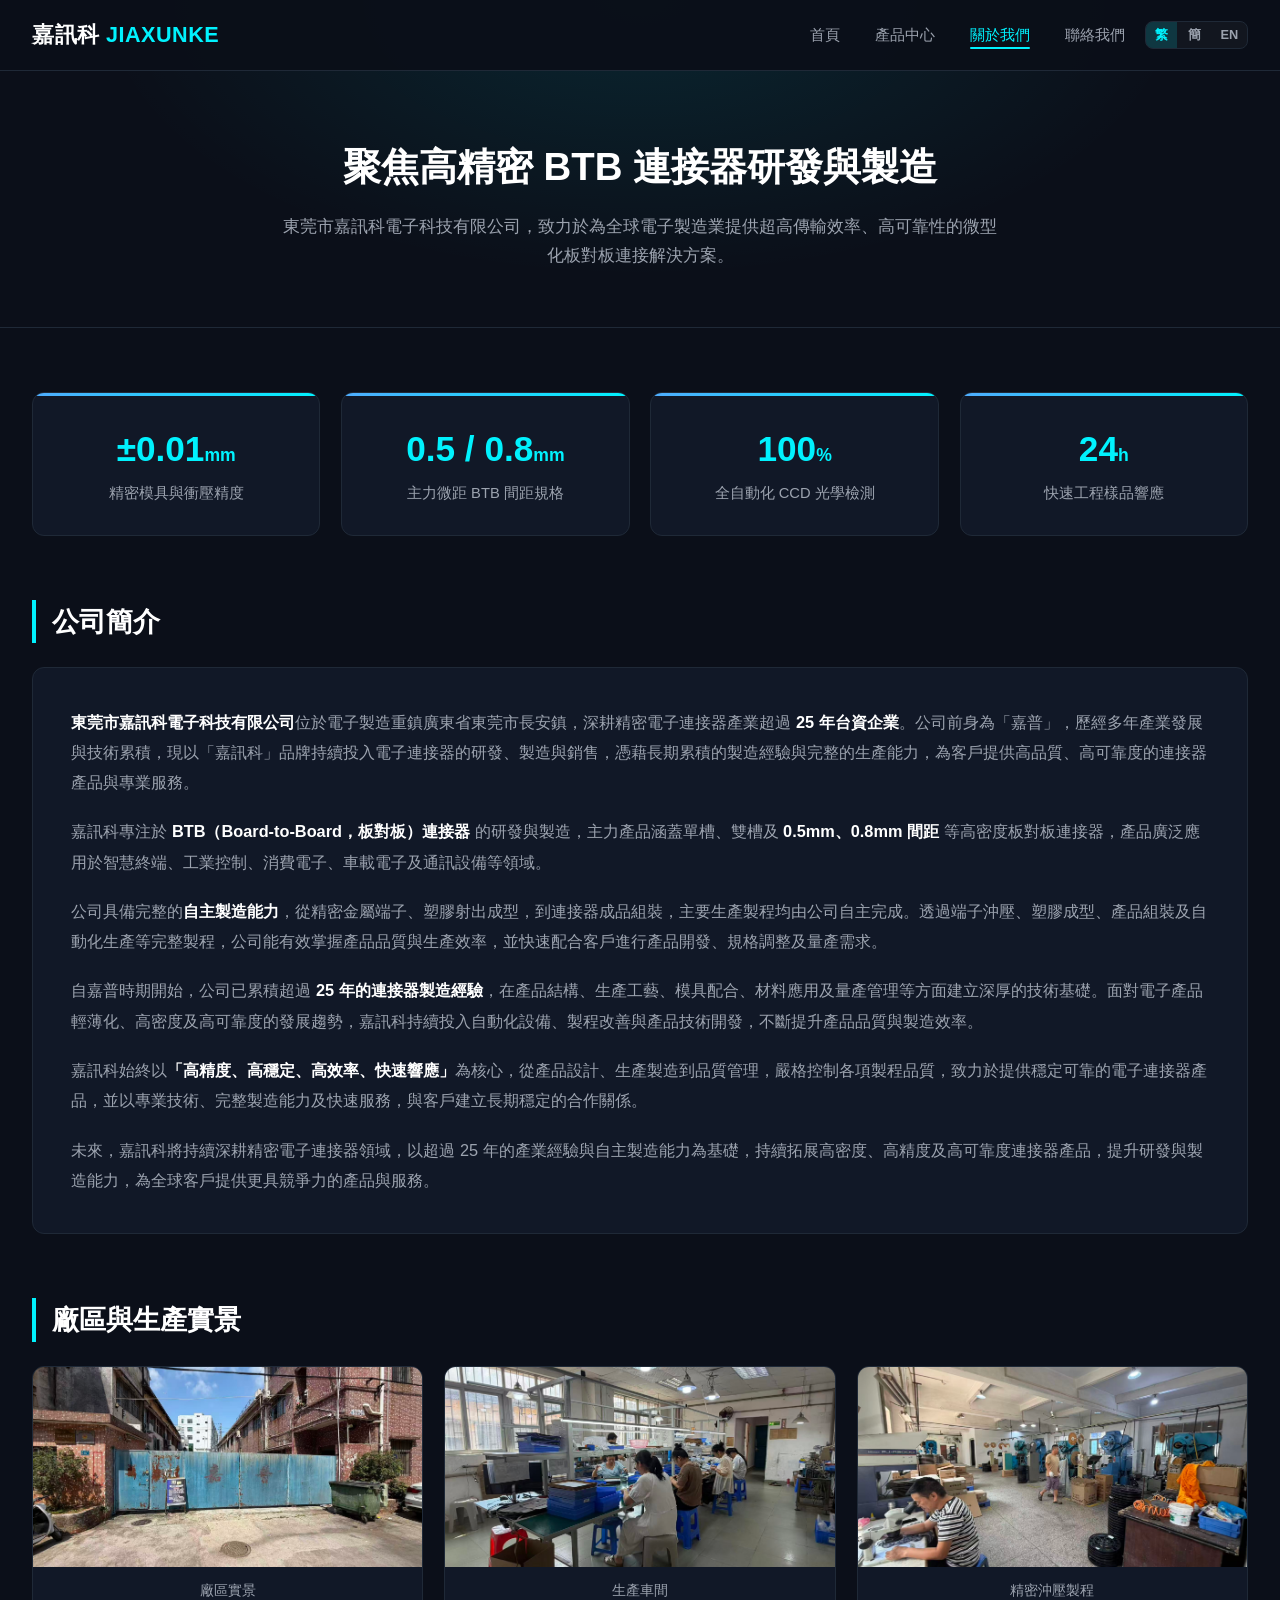
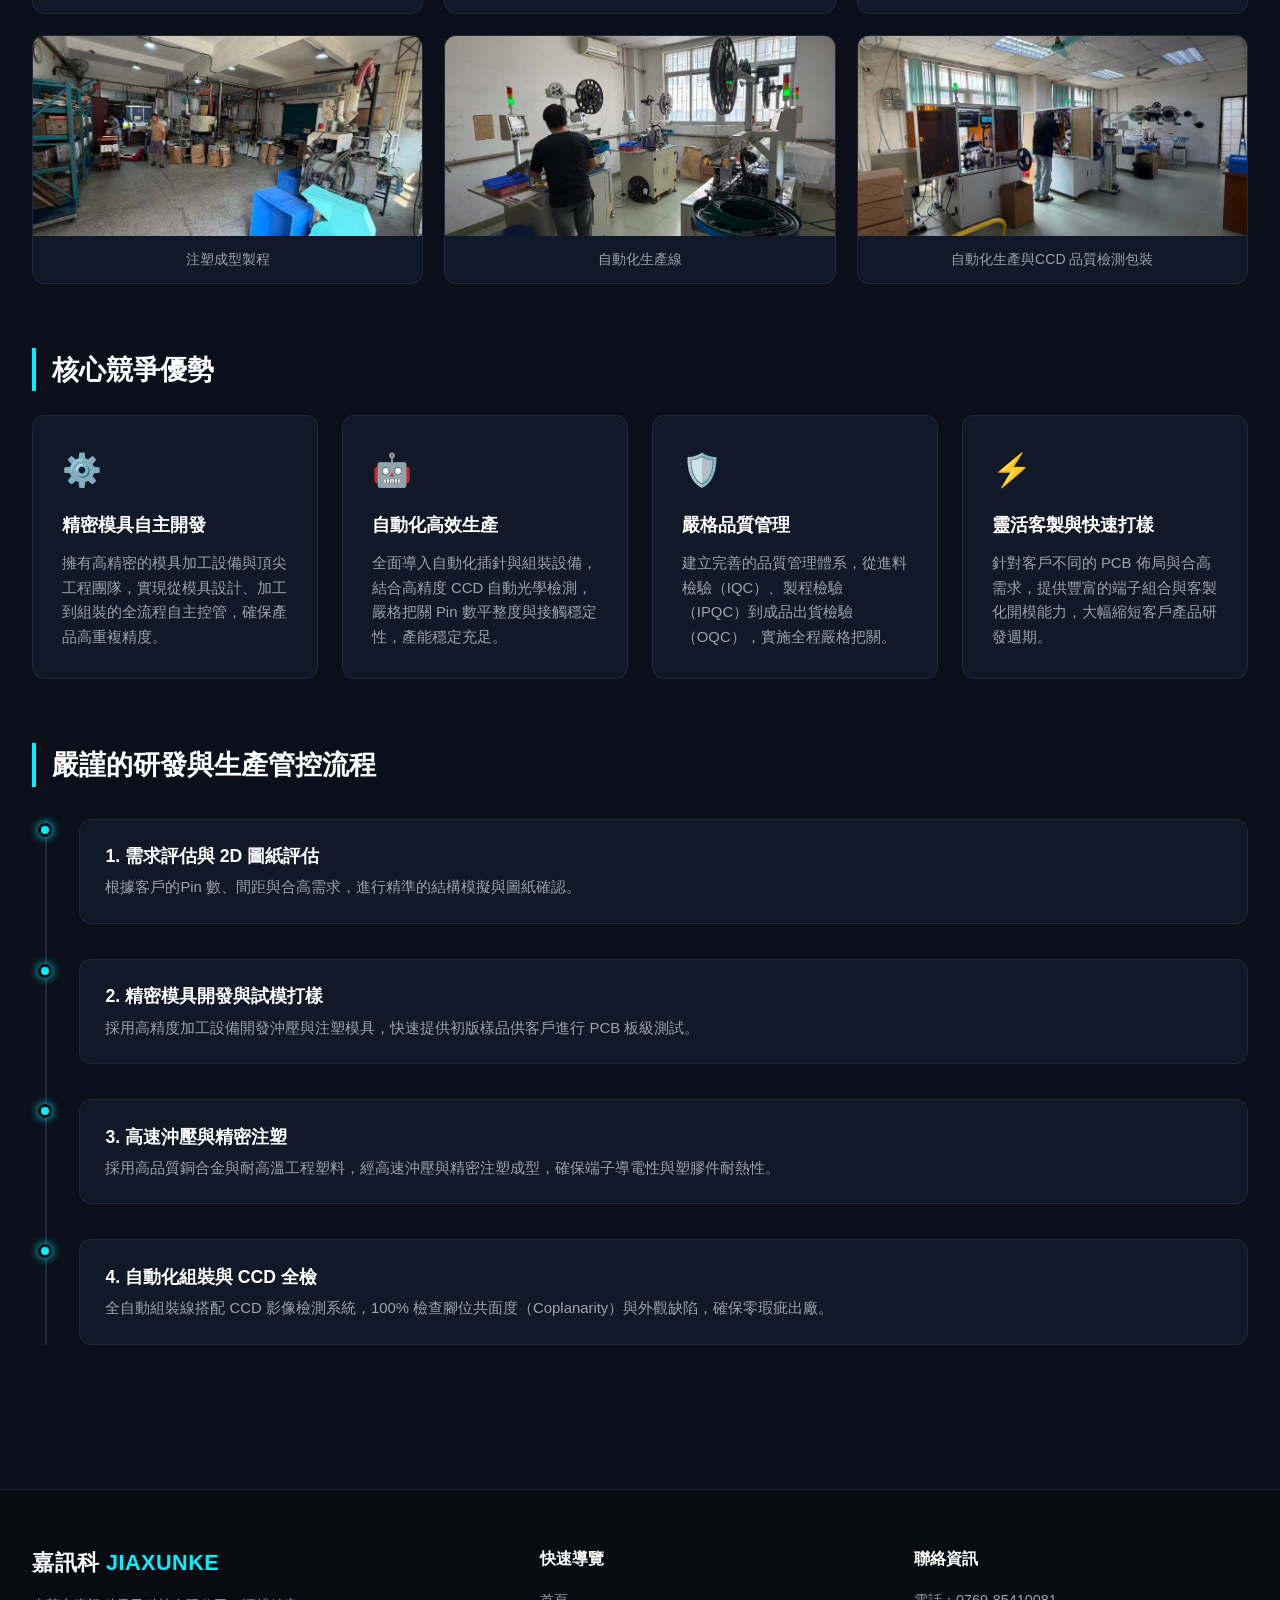
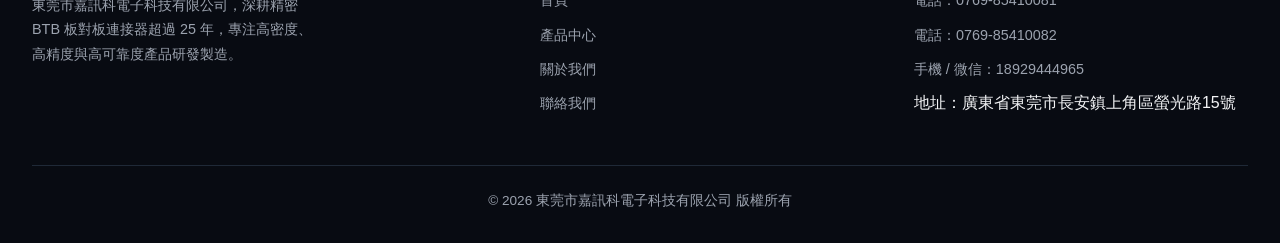
==== commit 86f9fca1: "Add files via upload" ====
--- a/about.html
+++ b/about.html
@@ -432,33 +432,188 @@
       }
       .gallery-img-wrap { height: 220px; }
     }
+  
+    
+
+    
+
+  
+    /* ===== Nav layout (desktop + mobile) ===== */
+    .nav-container {
+      max-width: 1280px;
+      margin: 0 auto;
+      padding: 1.1rem 2rem;
+      display: flex;
+      align-items: center;
+      justify-content: flex-start;
+      gap: 0;
+    }
+    .nav-container .logo {
+      flex-shrink: 0;
+      font-size: 1.35rem;
+      font-weight: 700;
+      color: #FFF;
+      letter-spacing: 0.5px;
+    }
+    .nav-container .logo span { color: var(--accent, #00F2FE); }
+    .nav-container .nav-links {
+      display: flex;
+      align-items: center;
+      gap: 2.2rem;
+      list-style: none;
+      margin: 0 0 0 auto;
+      padding: 0;
+    }
+    .nav-container .nav-links a {
+      color: var(--text-muted, #9CA3AF);
+      font-size: 0.95rem;
+      font-weight: 500;
+      transition: color 0.25s;
+      position: relative;
+    }
+    .nav-container .nav-links a:hover,
+    .nav-container .nav-links a.active { color: var(--accent, #00F2FE); }
+    .nav-container .nav-links a.active::after {
+      content: "";
+      position: absolute;
+      bottom: -6px;
+      left: 0;
+      width: 100%;
+      height: 2px;
+      background: var(--accent, #00F2FE);
+      border-radius: 1px;
+    }
+    .nav-container .lang-switch {
+      display: inline-flex;
+      align-items: center;
+      gap: 2px;
+      margin-left: 1.25rem;
+      flex-shrink: 0;
+      border: 1px solid var(--border, #1F2937);
+      border-radius: 8px;
+      overflow: hidden;
+      background: rgba(255,255,255,0.03);
+      z-index: 1003;
+    }
+    .nav-container .lang-btn {
+      background: transparent;
+      border: none;
+      color: var(--text-muted, #9CA3AF);
+      font-size: 0.8rem;
+      font-weight: 600;
+      padding: 0.35rem 0.55rem;
+      cursor: pointer;
+      font-family: inherit;
+      line-height: 1.2;
+      transition: all 0.2s;
+    }
+    .nav-container .lang-btn:hover { color: var(--accent, #00F2FE); }
+    .nav-container .lang-btn.active {
+      background: rgba(0, 242, 254, 0.15);
+      color: var(--accent, #00F2FE);
+    }
+    .nav-container .menu-toggle {
+      display: none;
+      flex-direction: column;
+      gap: 5px;
+      cursor: pointer;
+      background: none;
+      border: none;
+      padding: 6px;
+      z-index: 1003;
+    }
+    .nav-container .menu-toggle span {
+      display: block;
+      width: 24px;
+      height: 2px;
+      background: #F3F4F6;
+      border-radius: 2px;
+      transition: all 0.3s ease;
+    }
+    .nav-container .menu-toggle.open span:nth-child(1) { transform: translateY(7px) rotate(45deg); }
+    .nav-container .menu-toggle.open span:nth-child(2) { opacity: 0; }
+    .nav-container .menu-toggle.open span:nth-child(3) { transform: translateY(-7px) rotate(-45deg); }
+    .nav-backdrop {
+      display: none;
+      position: fixed;
+      top: 0; left: 0;
+      width: 100%; height: 100%;
+      background: rgba(0,0,0,0.55);
+      z-index: 1001;
+    }
+    .nav-backdrop.active { display: block; }
+
+    @media (max-width: 768px) {
+      .nav-container .logo { order: 1; }
+      .nav-container .lang-switch {
+        order: 2;
+        margin-left: auto;
+        margin-right: 8px;
+      }
+      .nav-container .menu-toggle {
+        display: flex !important;
+        order: 3;
+      }
+      .nav-container .nav-links {
+        order: 4;
+        position: fixed !important;
+        top: 0;
+        right: -100%;
+        width: 78%;
+        max-width: 300px;
+        height: 100vh;
+        margin: 0 !important;
+        background: #111827;
+        flex-direction: column !important;
+        align-items: flex-start !important;
+        padding: 5.5rem 2rem 2rem;
+        transition: right 0.3s ease;
+        border-left: 1px solid #1F2937;
+        gap: 0 !important;
+        z-index: 1002 !important;
+        overflow-y: auto;
+        -webkit-overflow-scrolling: touch;
+        box-shadow: -8px 0 24px rgba(0,0,0,0.4);
+        pointer-events: auto !important;
+      }
+      .nav-container .nav-links.active { right: 0 !important; }
+      .nav-container .nav-links li { width: 100%; display: block; margin: 0; }
+      .nav-container .nav-links a {
+        display: block !important;
+        font-size: 1.1rem;
+        padding: 0.95rem 0;
+        width: 100%;
+        color: #F3F4F6 !important;
+        pointer-events: auto !important;
+      }
+      .nav-container .nav-links a.active::after { display: none; }
+    }
+
   </style>
 </head>
 <body>
 
-    <header>
+        <header>
     <div class="nav-container">
       <a href="index.html" class="logo">嘉訊科 <span>JIAXUNKE</span></a>
-      <div class="nav-right">
-        <ul class="nav-links" id="nav-links">
-          <li><a href="index.html" data-i18n="nav_home">首頁</a></li>
-          <li><a href="products.html" data-i18n="nav_products">產品中心</a></li>
-          <li><a href="about.html" class="active" data-i18n="nav_about">關於我們</a></li>
-          <li><a href="contact.html" data-i18n="nav_contact">聯絡我們</a></li>
-        </ul>
-        <div class="lang-switch" id="lang-switch" aria-label="Language">
-          <button type="button" class="lang-btn active" data-lang="zh-Hant">繁</button>
-          <button type="button" class="lang-btn" data-lang="zh-Hans">簡</button>
-          <button type="button" class="lang-btn" data-lang="en">EN</button>
-        </div>
-      </div>
-      <button class="menu-toggle" id="mobile-menu" aria-label="開啟選單">
+      <ul class="nav-links" id="nav-links">
+        <li><a href="index.html" data-i18n="nav_home">首頁</a></li>
+        <li><a href="products.html" data-i18n="nav_products">產品中心</a></li>
+        <li><a href="about.html" class="active" data-i18n="nav_about">關於我們</a></li>
+        <li><a href="contact.html" data-i18n="nav_contact">聯絡我們</a></li>
+      </ul>
+      <div class="lang-switch" id="lang-switch" aria-label="Language">
+        <button type="button" class="lang-btn active" data-lang="zh-Hant">繁</button>
+        <button type="button" class="lang-btn" data-lang="zh-Hans">簡</button>
+        <button type="button" class="lang-btn" data-lang="en">EN</button>
+      </div>
+      <button type="button" class="menu-toggle" id="mobile-menu" aria-label="開啟選單">
         <span></span><span></span><span></span>
       </button>
     </div>
   </header>
-
-  <div class="about-hero">
+  <div class="nav-backdrop" id="nav-backdrop" aria-hidden="true"></div>
+<div class="about-hero">
     <h1 data-i18n="hero_h1">聚焦高精密 BTB 連接器研發與製造</h1>
     <p data-i18n="hero_p">東莞市嘉訊科電子科技有限公司，致力於為全球電子製造業提供超高傳輸效率、高可靠性的微型化板對板連接解決方案。</p>
   </div>
@@ -749,24 +904,65 @@
       });
     }
     applyI18n();
-
-    var mobileMenu = document.getElementById('mobile-menu');
-    var navLinks = document.getElementById('nav-links');
-    if(mobileMenu && navLinks){
-      mobileMenu.addEventListener('click', function(){
-        mobileMenu.classList.toggle('open');
-        navLinks.classList.toggle('active');
-      });
-      navLinks.querySelectorAll('a').forEach(function(link){
-        link.addEventListener('click', function(){
-          mobileMenu.classList.remove('open');
-          navLinks.classList.remove('active');
-        });
-      });
-    }
   });
 })();
 </script>
 
+
+<script>
+(function(){
+  function initMobileNav(){
+    var mobileMenu = document.getElementById('mobile-menu');
+    var navLinks = document.getElementById('nav-links');
+    var backdrop = document.getElementById('nav-backdrop');
+    if(!mobileMenu || !navLinks) return;
+
+    function openMenu(){
+      mobileMenu.classList.add('open');
+      navLinks.classList.add('active');
+      if(backdrop) backdrop.classList.add('active');
+      document.body.style.overflow = 'hidden';
+    }
+    function closeMenu(){
+      mobileMenu.classList.remove('open');
+      navLinks.classList.remove('active');
+      if(backdrop) backdrop.classList.remove('active');
+      document.body.style.overflow = '';
+    }
+    function toggleMenu(e){
+      if(e){ e.preventDefault(); e.stopPropagation(); }
+      if(navLinks.classList.contains('active')) closeMenu();
+      else openMenu();
+    }
+
+    mobileMenu.addEventListener('click', toggleMenu);
+    mobileMenu.addEventListener('touchend', function(e){
+      e.preventDefault();
+      toggleMenu(e);
+    }, {passive:false});
+
+    if(backdrop){
+      backdrop.addEventListener('click', closeMenu);
+      backdrop.addEventListener('touchend', function(e){
+        e.preventDefault();
+        closeMenu();
+      }, {passive:false});
+    }
+
+    // Links must navigate — only close menu, do NOT preventDefault on <a>
+    navLinks.querySelectorAll('a').forEach(function(link){
+      link.addEventListener('click', function(){
+        closeMenu();
+      });
+    });
+  }
+  if(document.readyState === 'loading'){
+    document.addEventListener('DOMContentLoaded', initMobileNav);
+  } else {
+    initMobileNav();
+  }
+})();
+</script>
+
 </body>
 </html>
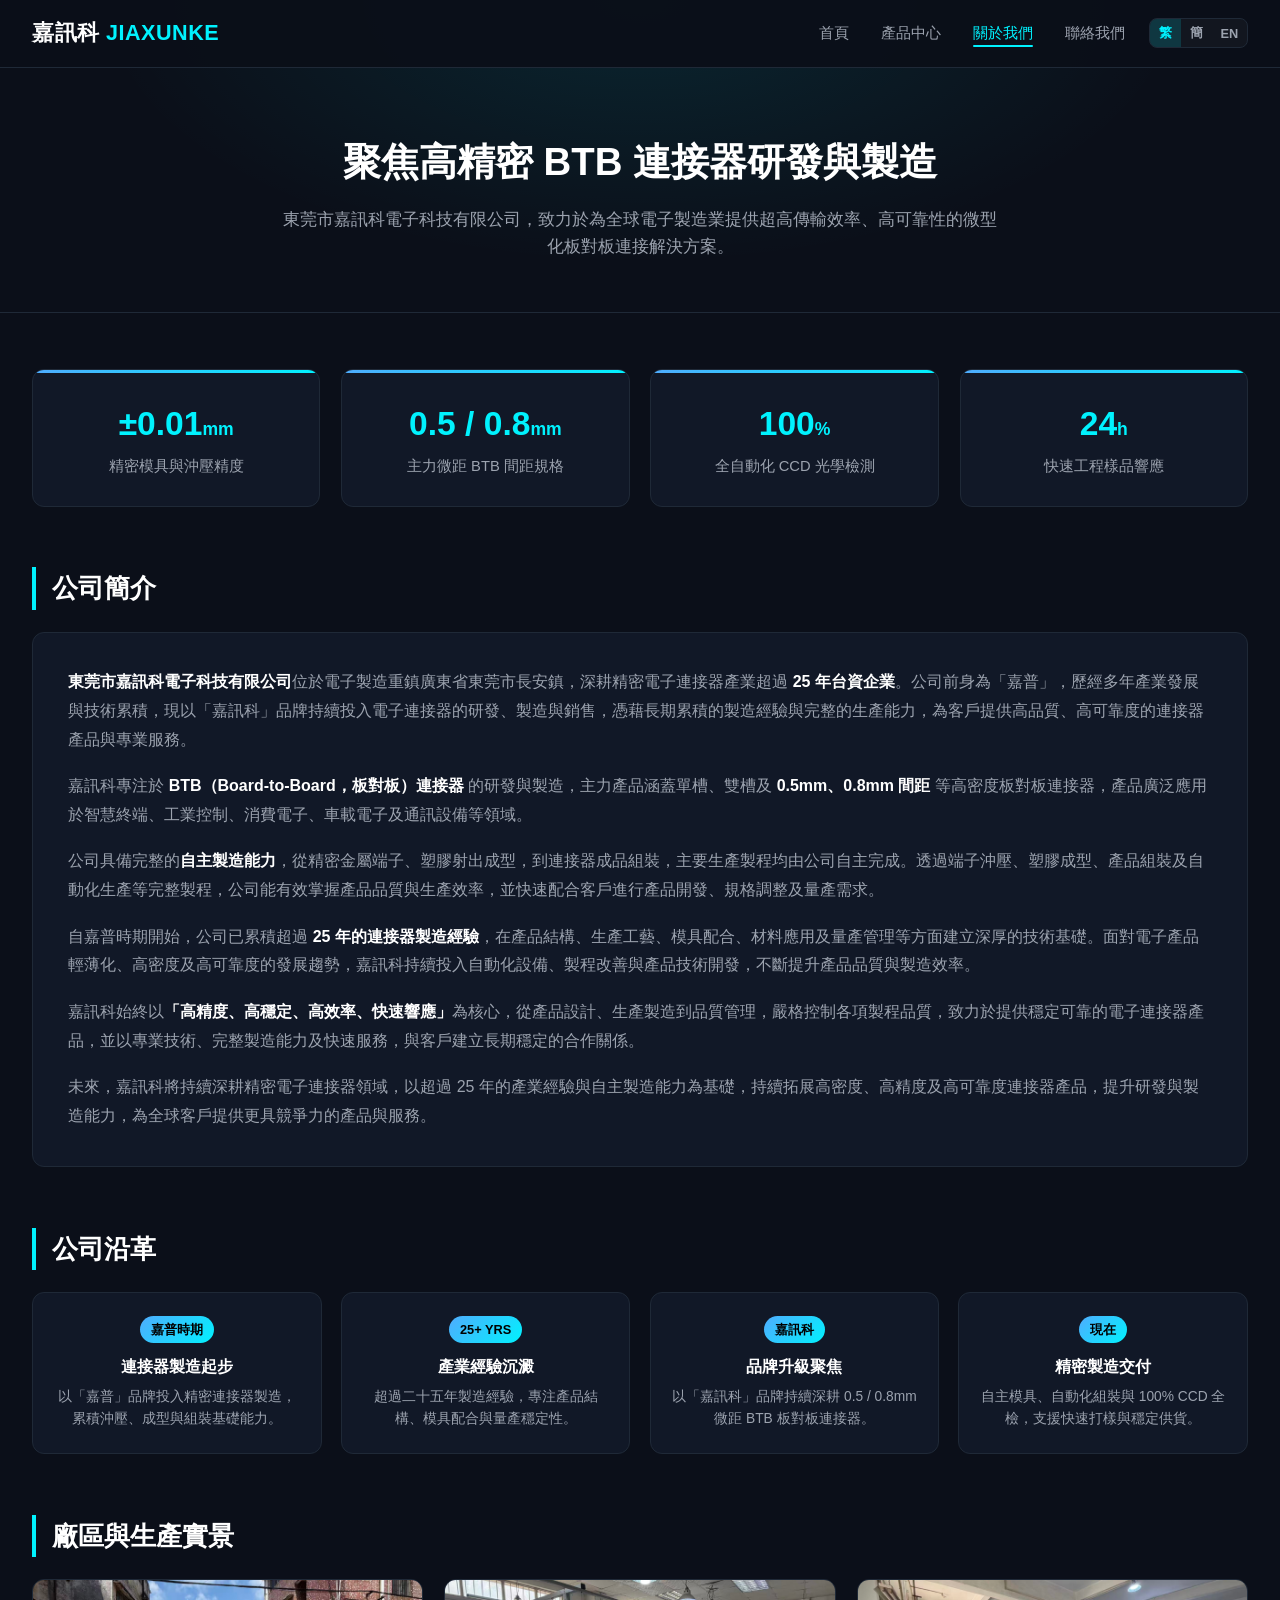
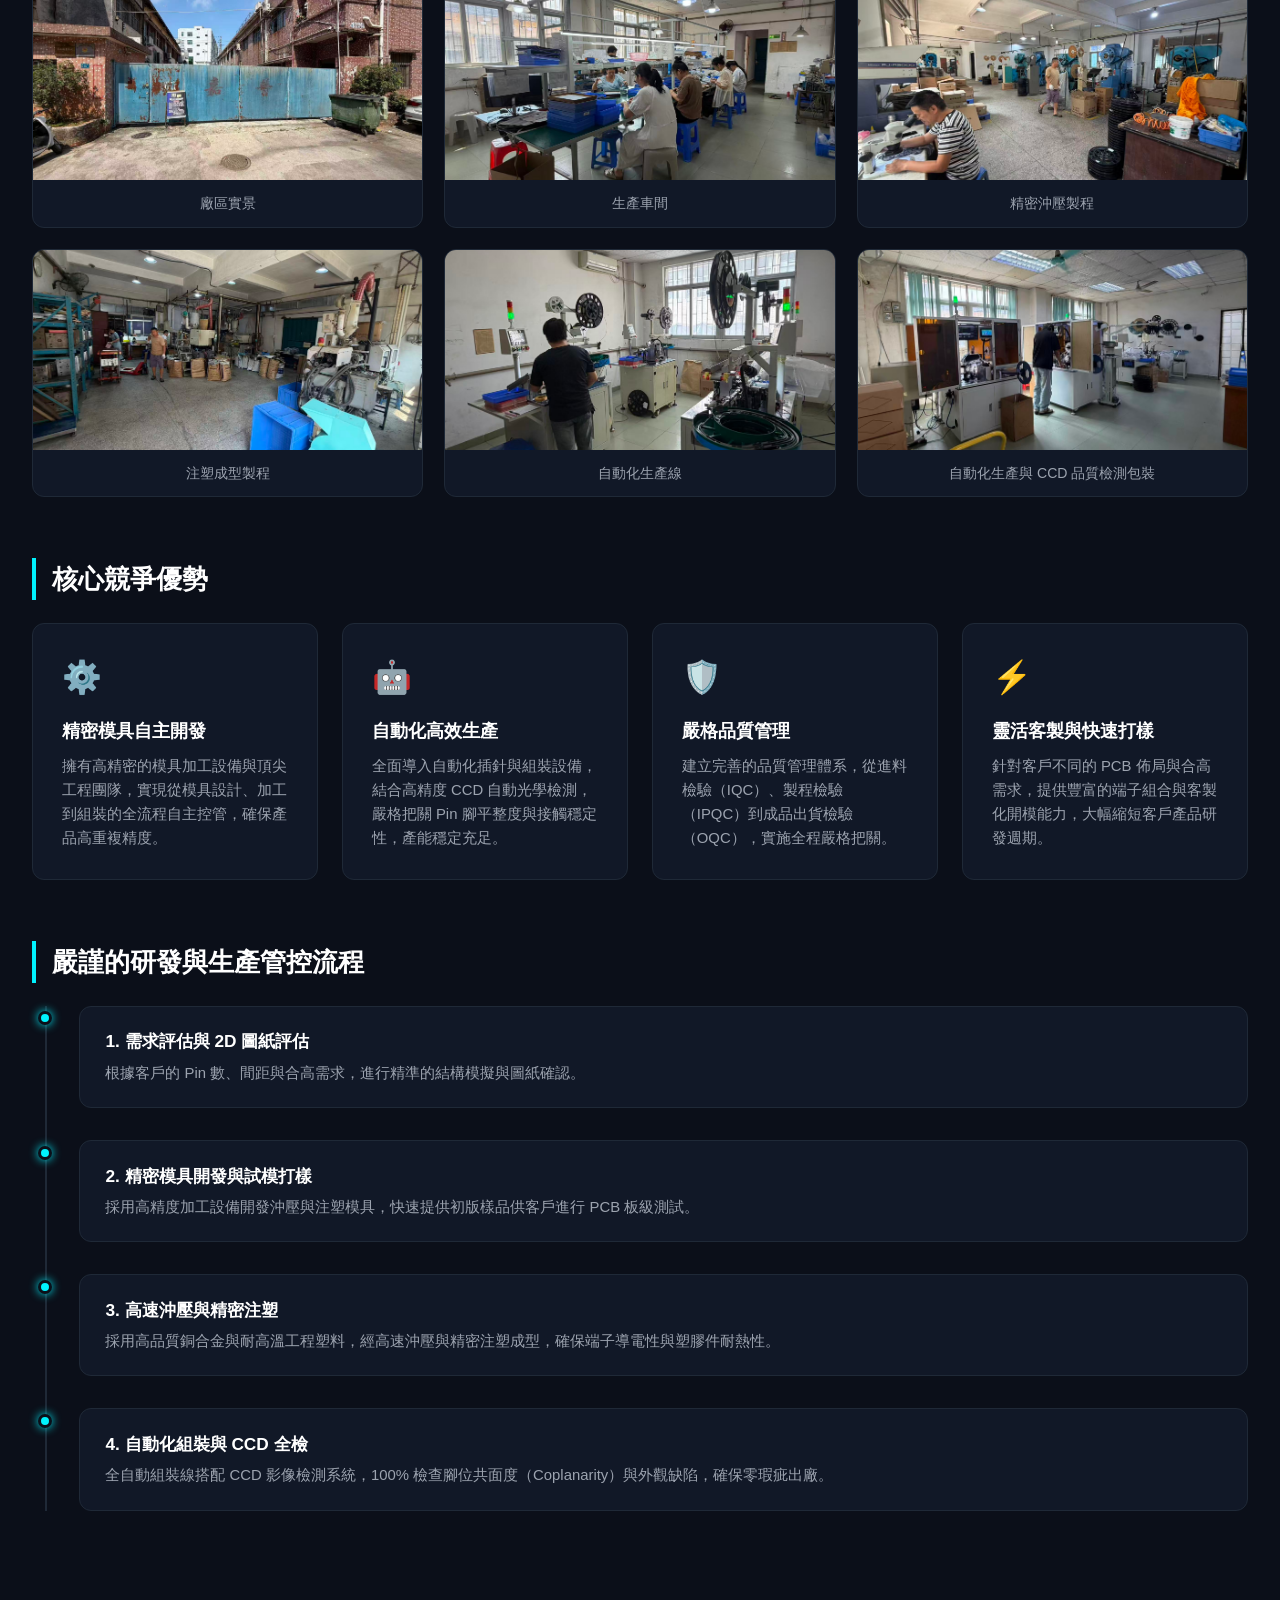
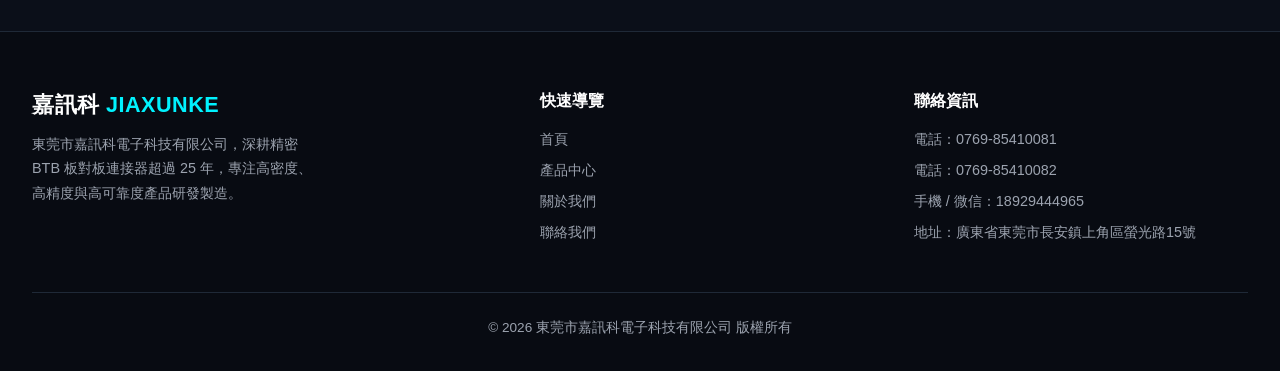
==== commit cdb9be01: "Add files via upload" ====
--- a/about.html
+++ b/about.html
@@ -2,325 +2,136 @@
 <html lang="zh-Hant">
 <head>
   <meta charset="UTF-8">
-  <meta http-equiv="X-UA-Compatible" content="IE=edge">
   <meta name="viewport" content="width=device-width, initial-scale=1.0">
   <title>關於我們 | 東莞市嘉訊科電子科技有限公司</title>
   <meta name="description" content="東莞市嘉訊科電子科技有限公司深耕精密連接器產業 25 年以上，專注於 0.5/0.8mm 微距 BTB 板對板連接器研發與自主製造，提供高品質與快速打樣服務。">
   <meta name="keywords" content="嘉訊科, 關於嘉訊科, 嘉普歷史, 連接器廠, BTB板對板, 東莞長安鎮連接器">
-  
+  <link rel="stylesheet" href="style.css">
   <style>
-    :root {
-      --bg-main: #0B0F19;
-      --bg-card: #111827;
-      --accent: #00F2FE;
-      --accent-blue: #4FACFE;
-      --text-main: #F3F4F6;
-      --text-muted: #9CA3AF;
-      --border: #1F2937;
-      --border-hover: #374151;
-      --radius: 12px;
-      --shadow: 0 10px 25px rgba(0, 0, 0, 0.4);
-    }
-
-    * { margin: 0; padding: 0; box-sizing: border-box; }
-    html { scroll-behavior: smooth; }
-    body {
-      background-color: #0B0F19;
-      background-color: var(--bg-main);
-      color: var(--text-main);
-      line-height: 1.6;
-      font-family: "Microsoft YaHei", "微软雅黑", "PingFang TC", "Segoe UI", "Noto Sans TC", Arial, sans-serif;
-      overflow-x: hidden;
-    }
-    a { text-decoration: none; color: inherit; }
-    img { border: 0; max-width: 100%; display: block; }
-
-    /* Header */
-    header {
-      background-color: #0B0F19;
-      background: rgba(11, 15, 25, 0.95);
-      position: fixed;
-      top: 0;
-      width: 100%;
-      z-index: 1000;
-      border-bottom: 1px solid var(--border);
-    }
-    .nav-container {
-      max-width: 1280px;
-      margin: 0 auto;
-      display: flex;
-      justify-content: space-between;
-      align-items: center;
-      padding: 1.1rem 2rem;
-    }
-    .logo { font-size: 1.35rem; font-weight: 700; color: #FFF; letter-spacing: 0.5px; }
-    .logo span { color: var(--accent); }
-    .nav-links {
-      display: flex;
-      gap: 2.2rem;
-      list-style: none;
-      align-items: center;
-    }
-    .nav-links a {
-      color: var(--text-muted);
-      font-size: 0.95rem;
-      font-weight: 500;
-      transition: color 0.25s;
-      position: relative;
-    }
-    .nav-links a:hover, .nav-links a.active { color: var(--accent); }
-    .nav-links a.active::after {
-      content: "";
-      position: absolute;
-      bottom: -6px;
-      left: 0;
-      width: 100%;
-      height: 2px;
-      background: var(--accent);
-      border-radius: 1px;
-    }
-    .menu-toggle {
-      display: none;
-      flex-direction: column;
-      gap: 5px;
-      cursor: pointer;
-      z-index: 1001;
-      padding: 6px;
-      background: none;
-      border: none;
-    }
-    .menu-toggle span {
-      width: 24px;
-      height: 2px;
-      background: var(--text-main);
-      border-radius: 2px;
-      transition: all 0.3s ease;
-    }
-    .menu-toggle.open span:nth-child(1) { transform: translateY(7px) rotate(45deg); }
-    .menu-toggle.open span:nth-child(2) { opacity: 0; }
-    .menu-toggle.open span:nth-child(3) { transform: translateY(-7px) rotate(-45deg); }
-
-
-    .nav-right {
-      display: flex;
-      align-items: center;
-      gap: 14px;
-      margin-left: auto;
-    }
-    .lang-switch {
-      display: inline-flex;
-      align-items: center;
-      gap: 2px;
-      border: 1px solid var(--border);
-      border-radius: 8px;
-      overflow: hidden;
-      background: rgba(255,255,255,0.03);
-    }
-    .lang-btn {
-      background: transparent;
-      border: none;
-      color: var(--text-muted);
-      font-size: 0.8rem;
-      font-weight: 600;
-      padding: 0.35rem 0.55rem;
-      cursor: pointer;
-      font-family: inherit;
-      line-height: 1.2;
-      transition: all 0.2s;
-    }
-    .lang-btn:hover { color: var(--accent); }
-    .lang-btn.active {
-      background: rgba(0, 242, 254, 0.15);
-      color: var(--accent);
-    }
-
-    /* Hero */
     .about-hero {
-      padding: 8.5rem 2rem 3.5rem;
+      padding: 8.2rem 2rem 3.2rem;
       background: radial-gradient(ellipse at 50% 0%, rgba(0, 242, 254, 0.1) 0%, transparent 60%);
       border-bottom: 1px solid var(--border);
       text-align: center;
     }
-    .about-hero h1 {
-      font-size: clamp(1.8rem, 4vw, 2.4rem);
-      color: #FFF;
-      margin-bottom: 1rem;
-      font-weight: 700;
-    }
-    .about-hero p {
-      color: var(--text-muted);
-      max-width: 720px;
-      margin: 0 auto;
-      font-size: 1.05rem;
-      line-height: 1.7;
-    }
-
-    .container {
-      max-width: 1280px;
-      margin: 0 auto;
-      padding: 4rem 2rem;
-    }
-
-    /* Metrics */
+    .about-hero h1 { font-size: clamp(1.8rem, 4vw, 2.4rem); color: #FFF; margin-bottom: 0.9rem; font-weight: 700; }
+    .about-hero p { color: var(--text-muted); max-width: 720px; margin: 0 auto; font-size: 1.05rem; }
+
+    .container { max-width: 1280px; margin: 0 auto; padding: 3.5rem 2rem; }
+    .block-space { margin-bottom: 3.8rem; }
+
     .metrics-grid {
       display: grid;
       grid-template-columns: repeat(auto-fit, minmax(220px, 1fr));
       gap: 1.3rem;
-      margin-bottom: 4rem;
+      margin-bottom: 3.8rem;
     }
     .metric-card {
       background: var(--bg-card);
       border: 1px solid var(--border);
       border-radius: var(--radius);
-      padding: 1.8rem 1.5rem;
+      padding: 1.7rem 1.4rem;
       text-align: center;
       position: relative;
       overflow: hidden;
-      transition: all 0.3s;
-    }
-    .metric-card:hover {
-      border-color: var(--accent);
-      transform: translateY(-4px);
-    }
+      transition: all 0.25s;
+    }
+    .metric-card:hover { border-color: var(--accent); transform: translateY(-4px); }
     .metric-card::before {
-      content: "";
-      position: absolute;
-      top: 0;
-      left: 0;
-      width: 100%;
-      height: 3px;
+      content: ""; position: absolute; top: 0; left: 0; width: 100%; height: 3px;
       background: linear-gradient(90deg, var(--accent-blue), var(--accent));
     }
-    .metric-num {
-      font-size: 2.2rem;
-      font-weight: 700;
-      color: var(--accent);
-      margin-bottom: 0.3rem;
-    }
-    .metric-label {
-      color: var(--text-muted);
-      font-size: 0.92rem;
-    }
-
-    /* Section Title */
-    .section-title {
-      font-size: 1.7rem;
-      color: #FFF;
-      margin-bottom: 1.5rem;
-      border-left: 4px solid var(--accent);
-      padding-left: 1rem;
-      font-weight: 700;
-    }
-
-    /* Intro */
+    .metric-num { font-size: 2.1rem; font-weight: 700; color: var(--accent); margin-bottom: 0.25rem; }
+    .metric-label { color: var(--text-muted); font-size: 0.92rem; }
+
     .intro-block {
       background: var(--bg-card);
       border: 1px solid var(--border);
       border-radius: var(--radius);
-      padding: 2.4rem;
-      margin-bottom: 4rem;
-    }
-    .intro-block p {
-      color: var(--text-muted);
-      margin-bottom: 1.2rem;
-      font-size: 1.02rem;
-      line-height: 1.85;
-    }
+      padding: 2.2rem;
+      margin-bottom: 3.8rem;
+    }
+    .intro-block p { color: var(--text-muted); margin-bottom: 1.1rem; font-size: 1rem; line-height: 1.8; }
     .intro-block p:last-child { margin-bottom: 0; }
     .intro-block strong { color: #FFF; }
 
-    /* ===== 厂区照片 3x2 ===== */
-    .gallery-section {
-      margin-bottom: 4rem;
-    }
+    .history-track {
+      display: grid;
+      grid-template-columns: repeat(4, 1fr);
+      gap: 1.2rem;
+      margin-bottom: 3.8rem;
+    }
+    .history-item {
+      background: var(--bg-card);
+      border: 1px solid var(--border);
+      border-radius: var(--radius);
+      padding: 1.4rem 1.2rem;
+      text-align: center;
+      transition: border-color 0.25s, transform 0.25s;
+    }
+    .history-item:hover { border-color: rgba(0, 242, 254, 0.4); transform: translateY(-3px); }
+    .history-year {
+      display: inline-block;
+      font-size: 0.8rem;
+      font-weight: 700;
+      color: #000;
+      background: linear-gradient(135deg, var(--accent-blue), var(--accent));
+      padding: 0.2rem 0.7rem;
+      border-radius: 20px;
+      margin-bottom: 0.7rem;
+    }
+    .history-item h3 { color: #FFF; font-size: 1rem; margin-bottom: 0.4rem; }
+    .history-item p { color: var(--text-muted); font-size: 0.86rem; }
+
     .gallery-grid {
       display: grid;
       grid-template-columns: repeat(3, 1fr);
       gap: 1.3rem;
+      margin-bottom: 3.8rem;
     }
     .gallery-item {
       background: var(--bg-card);
       border: 1px solid var(--border);
       border-radius: var(--radius);
       overflow: hidden;
-      transition: all 0.3s;
-    }
-    .gallery-item:hover {
-      border-color: var(--accent);
-      transform: translateY(-3px);
-      box-shadow: var(--shadow);
-    }
-    .gallery-img-wrap {
-      width: 100%;
-      height: 200px;
-      overflow: hidden;
-      background: #1A2332;
-    }
-    .gallery-img-wrap img {
-      width: 100%;
-      height: 100%;
-      object-fit: cover;
-      display: block;
-    }
-    .gallery-caption {
-      padding: 0.75rem 1rem;
-      color: var(--text-muted);
-      font-size: 0.88rem;
-      text-align: center;
-    }
-
-    /* Advantages */
+      transition: all 0.25s;
+    }
+    .gallery-item:hover { border-color: var(--accent); transform: translateY(-3px); box-shadow: var(--shadow); }
+    .gallery-img-wrap { width: 100%; height: 200px; overflow: hidden; background: #1A2332; }
+    .gallery-img-wrap img { width: 100%; height: 100%; object-fit: cover; }
+    .gallery-caption { padding: 0.75rem 1rem; color: var(--text-muted); font-size: 0.88rem; text-align: center; }
+
     .adv-grid {
       display: grid;
       grid-template-columns: repeat(auto-fit, minmax(260px, 1fr));
       gap: 1.5rem;
-      margin-bottom: 4rem;
+      margin-bottom: 3.8rem;
     }
     .adv-card {
       background: var(--bg-card);
       border: 1px solid var(--border);
       border-radius: var(--radius);
       padding: 1.8rem;
-      transition: all 0.3s;
-    }
-    .adv-card:hover {
-      border-color: var(--accent);
-      transform: translateY(-4px);
-      box-shadow: var(--shadow);
-    }
-    .adv-icon {
-      font-size: 2rem;
-      margin-bottom: 0.9rem;
-    }
-    .adv-card h3 {
-      color: #FFF;
-      font-size: 1.15rem;
-      margin-bottom: 0.7rem;
-    }
-    .adv-card p {
-      color: var(--text-muted);
-      font-size: 0.93rem;
-      line-height: 1.65;
-    }
-
-    /* Timeline */
+      transition: all 0.25s;
+    }
+    .adv-card:hover { border-color: var(--accent); transform: translateY(-4px); box-shadow: var(--shadow); }
+    .adv-icon { font-size: 2rem; margin-bottom: 0.8rem; }
+    .adv-card h3 { color: #FFF; font-size: 1.15rem; margin-bottom: 0.6rem; }
+    .adv-card p { color: var(--text-muted); font-size: 0.93rem; }
+
     .timeline {
       position: relative;
       padding-left: 2rem;
       border-left: 2px solid var(--border);
-      margin: 2rem 0 1rem 0.8rem;
-    }
-    .time-item {
-      position: relative;
-      margin-bottom: 2.2rem;
-    }
+      margin-left: 0.8rem;
+    }
+    .time-item { position: relative; margin-bottom: 2rem; }
     .time-item:last-child { margin-bottom: 0; }
     .time-dot {
       position: absolute;
       left: -2.55rem;
-      top: 0.3rem;
-      width: 14px;
-      height: 14px;
+      top: 0.35rem;
+      width: 14px; height: 14px;
       border-radius: 50%;
       background: var(--accent);
       border: 3px solid var(--bg-main);
@@ -330,273 +141,25 @@
       background: var(--bg-card);
       border: 1px solid var(--border);
       border-radius: var(--radius);
-      padding: 1.4rem 1.6rem;
-    }
-    .time-content h4 {
-      color: #FFF;
-      font-size: 1.1rem;
-      margin-bottom: 0.4rem;
-    }
-    .time-content p {
-      color: var(--text-muted);
-      font-size: 0.93rem;
-      line-height: 1.6;
-    }
-
-    /* Footer */
-    footer {
-      border-top: 1px solid var(--border);
-      background: #080B12;
-      padding: 3.5rem 2rem 2rem;
-      margin-top: 4rem;
-    }
-    .footer-inner {
-      max-width: 1280px;
-      margin: 0 auto;
-      display: grid;
-      grid-template-columns: 1.4fr 1fr 1fr;
-      gap: 2.5rem;
-      margin-bottom: 2.5rem;
-    }
-    .footer-brand .logo { margin-bottom: 0.8rem; display: inline-block; }
-    .footer-brand p {
-      color: var(--text-muted);
-      font-size: 0.9rem;
-      line-height: 1.7;
-      max-width: 280px;
-    }
-    .footer-col h4 {
-      color: #FFF;
-      font-size: 1rem;
-      margin-bottom: 1rem;
-      font-weight: 600;
-    }
-    .footer-col ul { list-style: none; }
-    .footer-col li { margin-bottom: 0.55rem; }
-    .footer-col a {
-      color: var(--text-muted);
-      font-size: 0.9rem;
-      transition: color 0.25s;
-    }
-    .footer-col a:hover { color: var(--accent); }
-    .footer-bottom {
-      max-width: 1280px;
-      margin: 0 auto;
-      padding-top: 1.5rem;
-      border-top: 1px solid var(--border);
-      text-align: center;
-      color: var(--text-muted);
-      font-size: 0.85rem;
-    }
+      padding: 1.35rem 1.6rem;
+    }
+    .time-content h4 { color: #FFF; font-size: 1.08rem; margin-bottom: 0.35rem; }
+    .time-content p { color: var(--text-muted); font-size: 0.93rem; }
 
     @media (max-width: 900px) {
-      .gallery-grid {
-        grid-template-columns: repeat(2, 1fr);
-      }
-      .gallery-img-wrap { height: 180px; }
-    }
-
-    @media (max-width: 768px) {
-      .menu-toggle { display: flex; order: 3; z-index: 1003; }
-      .nav-right { margin-left: auto; margin-right: 4px; order: 2; }
-      .logo { order: 1; }
-      .nav-links {
-        position: fixed;
-        top: 0;
-        right: -100%;
-        width: 78%;
-        max-width: 300px;
-        height: 100vh;
-        background: var(--bg-card);
-        flex-direction: column;
-        align-items: flex-start;
-        padding: 5.5rem 2rem 2rem;
-        transition: right 0.3s ease;
-        border-left: 1px solid var(--border);
-        gap: 0;
-        z-index: 1002;
-      }
-      .nav-links.active { right: 0; }
-      .nav-links li { width: 100%; }
-      .nav-links a {
-        display: block;
-        font-size: 1.1rem;
-        padding: 0.85rem 0;
-        width: 100%;
-      }
-      .nav-links a.active::after { display: none; }
-      .about-hero h1 { font-size: 1.7rem; }
-      .footer-inner { grid-template-columns: 1fr; gap: 2rem; }
-      .gallery-grid {
-        grid-template-columns: 1fr;
-      }
-      .gallery-img-wrap { height: 220px; }
-    }
-  
-    
-
-    
-
-  
-    /* ===== Nav layout (desktop + mobile) ===== */
-    .nav-container {
-      max-width: 1280px;
-      margin: 0 auto;
-      padding: 1.1rem 2rem;
-      display: flex;
-      align-items: center;
-      justify-content: flex-start;
-      gap: 0;
-    }
-    .nav-container .logo {
-      flex-shrink: 0;
-      font-size: 1.35rem;
-      font-weight: 700;
-      color: #FFF;
-      letter-spacing: 0.5px;
-    }
-    .nav-container .logo span { color: var(--accent, #00F2FE); }
-    .nav-container .nav-links {
-      display: flex;
-      align-items: center;
-      gap: 2.2rem;
-      list-style: none;
-      margin: 0 0 0 auto;
-      padding: 0;
-    }
-    .nav-container .nav-links a {
-      color: var(--text-muted, #9CA3AF);
-      font-size: 0.95rem;
-      font-weight: 500;
-      transition: color 0.25s;
-      position: relative;
-    }
-    .nav-container .nav-links a:hover,
-    .nav-container .nav-links a.active { color: var(--accent, #00F2FE); }
-    .nav-container .nav-links a.active::after {
-      content: "";
-      position: absolute;
-      bottom: -6px;
-      left: 0;
-      width: 100%;
-      height: 2px;
-      background: var(--accent, #00F2FE);
-      border-radius: 1px;
-    }
-    .nav-container .lang-switch {
-      display: inline-flex;
-      align-items: center;
-      gap: 2px;
-      margin-left: 1.25rem;
-      flex-shrink: 0;
-      border: 1px solid var(--border, #1F2937);
-      border-radius: 8px;
-      overflow: hidden;
-      background: rgba(255,255,255,0.03);
-      z-index: 1003;
-    }
-    .nav-container .lang-btn {
-      background: transparent;
-      border: none;
-      color: var(--text-muted, #9CA3AF);
-      font-size: 0.8rem;
-      font-weight: 600;
-      padding: 0.35rem 0.55rem;
-      cursor: pointer;
-      font-family: inherit;
-      line-height: 1.2;
-      transition: all 0.2s;
-    }
-    .nav-container .lang-btn:hover { color: var(--accent, #00F2FE); }
-    .nav-container .lang-btn.active {
-      background: rgba(0, 242, 254, 0.15);
-      color: var(--accent, #00F2FE);
-    }
-    .nav-container .menu-toggle {
-      display: none;
-      flex-direction: column;
-      gap: 5px;
-      cursor: pointer;
-      background: none;
-      border: none;
-      padding: 6px;
-      z-index: 1003;
-    }
-    .nav-container .menu-toggle span {
-      display: block;
-      width: 24px;
-      height: 2px;
-      background: #F3F4F6;
-      border-radius: 2px;
-      transition: all 0.3s ease;
-    }
-    .nav-container .menu-toggle.open span:nth-child(1) { transform: translateY(7px) rotate(45deg); }
-    .nav-container .menu-toggle.open span:nth-child(2) { opacity: 0; }
-    .nav-container .menu-toggle.open span:nth-child(3) { transform: translateY(-7px) rotate(-45deg); }
-    .nav-backdrop {
-      display: none;
-      position: fixed;
-      top: 0; left: 0;
-      width: 100%; height: 100%;
-      background: rgba(0,0,0,0.55);
-      z-index: 1001;
-    }
-    .nav-backdrop.active { display: block; }
-
-    @media (max-width: 768px) {
-      .nav-container .logo { order: 1; }
-      .nav-container .lang-switch {
-        order: 2;
-        margin-left: auto;
-        margin-right: 8px;
-      }
-      .nav-container .menu-toggle {
-        display: flex !important;
-        order: 3;
-      }
-      .nav-container .nav-links {
-        order: 4;
-        position: fixed !important;
-        top: 0;
-        right: -100%;
-        width: 78%;
-        max-width: 300px;
-        height: 100vh;
-        margin: 0 !important;
-        background: #111827;
-        flex-direction: column !important;
-        align-items: flex-start !important;
-        padding: 5.5rem 2rem 2rem;
-        transition: right 0.3s ease;
-        border-left: 1px solid #1F2937;
-        gap: 0 !important;
-        z-index: 1002 !important;
-        overflow-y: auto;
-        -webkit-overflow-scrolling: touch;
-        box-shadow: -8px 0 24px rgba(0,0,0,0.4);
-        pointer-events: auto !important;
-      }
-      .nav-container .nav-links.active { right: 0 !important; }
-      .nav-container .nav-links li { width: 100%; display: block; margin: 0; }
-      .nav-container .nav-links a {
-        display: block !important;
-        font-size: 1.1rem;
-        padding: 0.95rem 0;
-        width: 100%;
-        color: #F3F4F6 !important;
-        pointer-events: auto !important;
-      }
-      .nav-container .nav-links a.active::after { display: none; }
-    }
-
+      .history-track { grid-template-columns: repeat(2, 1fr); }
+      .gallery-grid { grid-template-columns: repeat(2, 1fr); }
+    }
+    @media (max-width: 520px) {
+      .history-track, .gallery-grid { grid-template-columns: 1fr; }
+    }
   </style>
 </head>
 <body>
-
-        <header>
+  <header>
     <div class="nav-container">
       <a href="index.html" class="logo">嘉訊科 <span>JIAXUNKE</span></a>
-      <ul class="nav-links" id="nav-links">
+      <ul class="nav-links">
         <li><a href="index.html" data-i18n="nav_home">首頁</a></li>
         <li><a href="products.html" data-i18n="nav_products">產品中心</a></li>
         <li><a href="about.html" class="active" data-i18n="nav_about">關於我們</a></li>
@@ -607,23 +170,30 @@
         <button type="button" class="lang-btn" data-lang="zh-Hans">簡</button>
         <button type="button" class="lang-btn" data-lang="en">EN</button>
       </div>
-      <button type="button" class="menu-toggle" id="mobile-menu" aria-label="開啟選單">
+      <button type="button" class="menu-toggle" id="mobile-menu" aria-label="開啟選單" aria-expanded="false">
         <span></span><span></span><span></span>
       </button>
     </div>
   </header>
+
+  <ul class="mobile-drawer" id="mobile-nav">
+    <li><a href="index.html" data-i18n="nav_home">首頁</a></li>
+    <li><a href="products.html" data-i18n="nav_products">產品中心</a></li>
+    <li><a href="about.html" class="active" data-i18n="nav_about">關於我們</a></li>
+    <li><a href="contact.html" data-i18n="nav_contact">聯絡我們</a></li>
+  </ul>
   <div class="nav-backdrop" id="nav-backdrop" aria-hidden="true"></div>
-<div class="about-hero">
+
+  <div class="about-hero">
     <h1 data-i18n="hero_h1">聚焦高精密 BTB 連接器研發與製造</h1>
     <p data-i18n="hero_p">東莞市嘉訊科電子科技有限公司，致力於為全球電子製造業提供超高傳輸效率、高可靠性的微型化板對板連接解決方案。</p>
   </div>
 
   <div class="container">
-    <!-- Metrics -->
     <div class="metrics-grid">
       <div class="metric-card">
         <div class="metric-num">±0.01<span style="font-size:1.1rem">mm</span></div>
-        <div class="metric-label" data-i18n="m1">精密模具與衝壓精度</div>
+        <div class="metric-label" data-i18n="m1">精密模具與沖壓精度</div>
       </div>
       <div class="metric-card">
         <div class="metric-num">0.5 / 0.8<span style="font-size:1.1rem">mm</span></div>
@@ -639,67 +209,69 @@
       </div>
     </div>
 
-    <!-- Company Intro -->
-    <h2 class="section-title" data-i18n="sec_intro">公司簡介</h2>
+    <h2 class="section-title-left" data-i18n="sec_intro">公司簡介</h2>
     <div class="intro-block">
       <p data-i18n="intro1"><strong>東莞市嘉訊科電子科技有限公司</strong>位於電子製造重鎮廣東省東莞市長安鎮，深耕精密電子連接器產業超過 <strong>25 年台資企業</strong>。公司前身為「嘉普」，歷經多年產業發展與技術累積，現以「嘉訊科」品牌持續投入電子連接器的研發、製造與銷售，憑藉長期累積的製造經驗與完整的生產能力，為客戶提供高品質、高可靠度的連接器產品與專業服務。</p>
-
       <p data-i18n="intro2">嘉訊科專注於 <strong>BTB（Board-to-Board，板對板）連接器</strong> 的研發與製造，主力產品涵蓋單槽、雙槽及 <strong>0.5mm、0.8mm 間距</strong> 等高密度板對板連接器，產品廣泛應用於智慧終端、工業控制、消費電子、車載電子及通訊設備等領域。</p>
-
       <p data-i18n="intro3">公司具備完整的<strong>自主製造能力</strong>，從精密金屬端子、塑膠射出成型，到連接器成品組裝，主要生產製程均由公司自主完成。透過端子沖壓、塑膠成型、產品組裝及自動化生產等完整製程，公司能有效掌握產品品質與生產效率，並快速配合客戶進行產品開發、規格調整及量產需求。</p>
-
       <p data-i18n="intro4">自嘉普時期開始，公司已累積超過 <strong>25 年的連接器製造經驗</strong>，在產品結構、生產工藝、模具配合、材料應用及量產管理等方面建立深厚的技術基礎。面對電子產品輕薄化、高密度及高可靠度的發展趨勢，嘉訊科持續投入自動化設備、製程改善與產品技術開發，不斷提升產品品質與製造效率。</p>
-
       <p data-i18n="intro5">嘉訊科始終以<strong>「高精度、高穩定、高效率、快速響應」</strong>為核心，從產品設計、生產製造到品質管理，嚴格控制各項製程品質，致力於提供穩定可靠的電子連接器產品，並以專業技術、完整製造能力及快速服務，與客戶建立長期穩定的合作關係。</p>
-
       <p data-i18n="intro6">未來，嘉訊科將持續深耕精密電子連接器領域，以超過 25 年的產業經驗與自主製造能力為基礎，持續拓展高密度、高精度及高可靠度連接器產品，提升研發與製造能力，為全球客戶提供更具競爭力的產品與服務。</p>
     </div>
 
-    <!-- 厂区与生产实景 6张 -->
-    <div class="gallery-section">
-      <h2 class="section-title" data-i18n="sec_gallery">廠區與生產實景</h2>
-      <div class="gallery-grid">
-        <div class="gallery-item">
-          <div class="gallery-img-wrap">
-            <img src="images/factory-01.jpg" alt="廠區實景">
-          </div>
-          <div class="gallery-caption" data-i18n="cap1">廠區實景</div>
-        </div>
-        <div class="gallery-item">
-          <div class="gallery-img-wrap">
-            <img src="images/factory-02.jpg" alt="生產車間">
-          </div>
-          <div class="gallery-caption" data-i18n="cap2">生產車間</div>
-        </div>
-        <div class="gallery-item">
-          <div class="gallery-img-wrap">
-            <img src="images/factory-03.jpg" alt="精密沖壓製程">
-          </div>
-          <div class="gallery-caption" data-i18n="cap3">精密沖壓製程</div>
-        </div>
-        <div class="gallery-item">
-          <div class="gallery-img-wrap">
-            <img src="images/factory-04.jpg" alt="注塑成型製程">
-          </div>
-          <div class="gallery-caption" data-i18n="cap4">注塑成型製程</div>
-        </div>
-        <div class="gallery-item">
-          <div class="gallery-img-wrap">
-            <img src="images/factory-05.jpg" alt="自動化生產線">
-          </div>
-          <div class="gallery-caption" data-i18n="cap5">自動化生產線</div>
-        </div>
-        <div class="gallery-item">
-          <div class="gallery-img-wrap">
-            <img src="images/factory-06.jpg" alt="自動化生產與CCD 品質檢測包裝">
-          </div>
-          <div class="gallery-caption" data-i18n="cap6">自動化生產與CCD 品質檢測包裝</div>
-        </div>
-      </div>
-    </div>
-
-    <!-- Core Advantages -->
-    <h2 class="section-title" data-i18n="sec_adv">核心競爭優勢</h2>
+    <h2 class="section-title-left" data-i18n="sec_history">公司沿革</h2>
+    <div class="history-track">
+      <div class="history-item">
+        <span class="history-year" data-i18n="h_y1">嘉普時期</span>
+        <h3 data-i18n="h_t1">連接器製造起步</h3>
+        <p data-i18n="h_p1">以「嘉普」品牌投入精密連接器製造，累積沖壓、成型與組裝基礎能力。</p>
+      </div>
+      <div class="history-item">
+        <span class="history-year">25+ YRS</span>
+        <h3 data-i18n="h_t2">產業經驗沉澱</h3>
+        <p data-i18n="h_p2">超過二十五年製造經驗，專注產品結構、模具配合與量產穩定性。</p>
+      </div>
+      <div class="history-item">
+        <span class="history-year" data-i18n="h_y3">嘉訊科</span>
+        <h3 data-i18n="h_t3">品牌升級聚焦</h3>
+        <p data-i18n="h_p3">以「嘉訊科」品牌持續深耕 0.5 / 0.8mm 微距 BTB 板對板連接器。</p>
+      </div>
+      <div class="history-item">
+        <span class="history-year" data-i18n="h_y4">現在</span>
+        <h3 data-i18n="h_t4">精密製造交付</h3>
+        <p data-i18n="h_p4">自主模具、自動化組裝與 100% CCD 全檢，支援快速打樣與穩定供貨。</p>
+      </div>
+    </div>
+
+    <h2 class="section-title-left" data-i18n="sec_gallery">廠區與生產實景</h2>
+    <div class="gallery-grid">
+      <div class="gallery-item">
+        <div class="gallery-img-wrap"><img src="images/factory-01.jpg" alt="廠區實景"></div>
+        <div class="gallery-caption" data-i18n="cap1">廠區實景</div>
+      </div>
+      <div class="gallery-item">
+        <div class="gallery-img-wrap"><img src="images/factory-02.jpg" alt="生產車間"></div>
+        <div class="gallery-caption" data-i18n="cap2">生產車間</div>
+      </div>
+      <div class="gallery-item">
+        <div class="gallery-img-wrap"><img src="images/factory-03.jpg" alt="精密沖壓製程"></div>
+        <div class="gallery-caption" data-i18n="cap3">精密沖壓製程</div>
+      </div>
+      <div class="gallery-item">
+        <div class="gallery-img-wrap"><img src="images/factory-04.jpg" alt="注塑成型製程"></div>
+        <div class="gallery-caption" data-i18n="cap4">注塑成型製程</div>
+      </div>
+      <div class="gallery-item">
+        <div class="gallery-img-wrap"><img src="images/factory-05.jpg" alt="自動化生產線"></div>
+        <div class="gallery-caption" data-i18n="cap5">自動化生產線</div>
+      </div>
+      <div class="gallery-item">
+        <div class="gallery-img-wrap"><img src="images/factory-06.jpg" alt="自動化生產與 CCD 品質檢測包裝"></div>
+        <div class="gallery-caption" data-i18n="cap6">自動化生產與 CCD 品質檢測包裝</div>
+      </div>
+    </div>
+
+    <h2 class="section-title-left" data-i18n="sec_adv">核心競爭優勢</h2>
     <div class="adv-grid">
       <div class="adv-card">
         <div class="adv-icon">⚙️</div>
@@ -709,7 +281,7 @@
       <div class="adv-card">
         <div class="adv-icon">🤖</div>
         <h3 data-i18n="a2_h">自動化高效生產</h3>
-        <p data-i18n="a2_p">全面導入自動化插針與組裝設備，結合高精度 CCD 自動光學檢測，嚴格把關 Pin 數平整度與接觸穩定性，產能穩定充足。</p>
+        <p data-i18n="a2_p">全面導入自動化插針與組裝設備，結合高精度 CCD 自動光學檢測，嚴格把關 Pin 腳平整度與接觸穩定性，產能穩定充足。</p>
       </div>
       <div class="adv-card">
         <div class="adv-icon">🛡️</div>
@@ -723,14 +295,13 @@
       </div>
     </div>
 
-    <!-- Process Timeline -->
-    <h2 class="section-title" data-i18n="sec_flow">嚴謹的研發與生產管控流程</h2>
+    <h2 class="section-title-left" data-i18n="sec_flow">嚴謹的研發與生產管控流程</h2>
     <div class="timeline">
       <div class="time-item">
         <div class="time-dot"></div>
         <div class="time-content">
           <h4 data-i18n="t1_h">1. 需求評估與 2D 圖紙評估</h4>
-          <p data-i18n="t1_p">根據客戶的Pin 數、間距與合高需求，進行精準的結構模擬與圖紙確認。</p>
+          <p data-i18n="t1_p">根據客戶的 Pin 數、間距與合高需求，進行精準的結構模擬與圖紙確認。</p>
         </div>
       </div>
       <div class="time-item">
@@ -782,187 +353,107 @@
         </ul>
       </div>
     </div>
-    <div class="footer-bottom" data-i18n="footer_copy">
-      © 2026 東莞市嘉訊科電子科技有限公司 版權所有
-    </div>
+    <div class="footer-bottom" data-i18n="footer_copy">© 2026 東莞市嘉訊科電子科技有限公司 版權所有</div>
   </footer>
 
-  
-<script>
-window.JXK_PAGE_I18N = {
-"zh-Hant":{
-"nav_home":"首頁","nav_products":"產品中心","nav_about":"關於我們","nav_contact":"聯絡我們",
-"hero_h1":"聚焦高精密 BTB 連接器研發與製造",
-"hero_p":"東莞市嘉訊科電子科技有限公司，致力於為全球電子製造業提供超高傳輸效率、高可靠性的微型化板對板連接解決方案。",
-"m1":"精密模具與衝壓精度","m2":"主力微距 BTB 間距規格","m3":"全自動化 CCD 光學檢測","m4":"快速工程樣品響應",
-"sec_intro":"公司簡介","sec_gallery":"廠區與生產實景","sec_adv":"核心競爭優勢","sec_flow":"嚴謹的研發與生產管控流程",
-"intro1":"<strong>東莞市嘉訊科電子科技有限公司</strong>位於電子製造重鎮廣東省東莞市長安鎮，深耕精密電子連接器產業超過 <strong>25 年台資企業</strong>。公司前身為「嘉普」，歷經多年產業發展與技術累積，現以「嘉訊科」品牌持續投入電子連接器的研發、製造與銷售，憑藉長期累積的製造經驗與完整的生產能力，為客戶提供高品質、高可靠度的連接器產品與專業服務。",
-"intro2":"嘉訊科專注於 <strong>BTB（Board-to-Board，板對板）連接器</strong> 的研發與製造，主力產品涵蓋單槽、雙槽及 <strong>0.5mm、0.8mm 間距</strong> 等高密度板對板連接器，產品廣泛應用於智慧終端、工業控制、消費電子、車載電子及通訊設備等領域。",
-"intro3":"公司具備完整的<strong>自主製造能力</strong>，從精密金屬端子、塑膠射出成型，到連接器成品組裝，主要生產製程均由公司自主完成。透過端子沖壓、塑膠成型、產品組裝及自動化生產等完整製程，公司能有效掌握產品品質與生產效率，並快速配合客戶進行產品開發、規格調整及量產需求。",
-"intro4":"自嘉普時期開始，公司已累積超過 <strong>25 年的連接器製造經驗</strong>，在產品結構、生產工藝、模具配合、材料應用及量產管理等方面建立深厚的技術基礎。面對電子產品輕薄化、高密度及高可靠度的發展趨勢，嘉訊科持續投入自動化設備、製程改善與產品技術開發，不斷提升產品品質與製造效率。",
-"intro5":"嘉訊科始終以<strong>「高精度、高穩定、高效率、快速響應」</strong>為核心，從產品設計、生產製造到品質管理，嚴格控制各項製程品質，致力於提供穩定可靠的電子連接器產品，並以專業技術、完整製造能力及快速服務，與客戶建立長期穩定的合作關係。",
-"intro6":"未來，嘉訊科將持續深耕精密電子連接器領域，以超過 25 年的產業經驗與自主製造能力為基礎，持續拓展高密度、高精度及高可靠度連接器產品，提升研發與製造能力，為全球客戶提供更具競爭力的產品與服務。",
-"cap1":"廠區實景","cap2":"生產車間","cap3":"精密沖壓製程","cap4":"注塑成型製程","cap5":"自動化生產線","cap6":"自動化生產與CCD 品質檢測包裝",
-"a1_h":"精密模具自主開發","a1_p":"擁有高精密的模具加工設備與頂尖工程團隊，實現從模具設計、加工到組裝的全流程自主控管，確保產品高重複精度。",
-"a2_h":"自動化高效生產","a2_p":"全面導入自動化插針與組裝設備，結合高精度 CCD 自動光學檢測，嚴格把關 Pin 數平整度與接觸穩定性，產能穩定充足。",
-"a3_h":"嚴格品質管理","a3_p":"建立完善的品質管理體系，從進料檢驗（IQC）、製程檢驗（IPQC）到成品出貨檢驗（OQC），實施全程嚴格把關。",
-"a4_h":"靈活客製與快速打樣","a4_p":"針對客戶不同的 PCB 佈局與合高需求，提供豐富的端子組合與客製化開模能力，大幅縮短客戶產品研發週期。",
-"t1_h":"1. 需求評估與 2D 圖紙評估","t1_p":"根據客戶的Pin 數、間距與合高需求，進行精準的結構模擬與圖紙確認。",
-"t2_h":"2. 精密模具開發與試模打樣","t2_p":"採用高精度加工設備開發沖壓與注塑模具，快速提供初版樣品供客戶進行 PCB 板級測試。",
-"t3_h":"3. 高速沖壓與精密注塑","t3_p":"採用高品質銅合金與耐高溫工程塑料，經高速沖壓與精密注塑成型，確保端子導電性與塑膠件耐熱性。",
-"t4_h":"4. 自動化組裝與 CCD 全檢","t4_p":"全自動組裝線搭配 CCD 影像檢測系統，100% 檢查腳位共面度（Coplanarity）與外觀缺陷，確保零瑕疵出廠。",
-"footer_desc":"東莞市嘉訊科電子科技有限公司，深耕精密 BTB 板對板連接器超過 25 年，專注高密度、高精度與高可靠度產品研發製造。",
-"footer_nav":"快速導覽","footer_contact":"聯絡資訊","footer_tel1":"電話：0769-85410081","footer_tel2":"電話：0769-85410082",
-"footer_mobile":"手機 / 微信：18929444965","footer_addr":"地址：廣東省東莞市長安鎮上角區螢光路15號",
-"footer_copy":"© 2026 東莞市嘉訊科電子科技有限公司 版權所有"
-},
-"zh-Hans":{
-"nav_home":"首页","nav_products":"产品中心","nav_about":"关于我们","nav_contact":"联系我们",
-"hero_h1":"聚焦高精密 BTB 连接器研发与制造",
-"hero_p":"东莞市嘉讯科电子科技有限公司，致力于为全球电子制造业提供超高传输效率、高可靠性的微型化板对板连接解决方案。",
-"m1":"精密模具与冲压精度","m2":"主力微距 BTB 间距规格","m3":"全自动化 CCD 光学检测","m4":"快速工程样品响应",
-"sec_intro":"公司简介","sec_gallery":"厂区与生产实景","sec_adv":"核心竞争优势","sec_flow":"严谨的研发与生产管控流程",
-"intro1":"<strong>东莞市嘉讯科电子科技有限公司</strong>位于电子制造重镇广东省东莞市长安镇，深耕精密电子连接器产业超过 <strong>25 年台资企业</strong>。公司前身为「嘉普」，历经多年产业发展与技术累积，现以「嘉讯科」品牌持续投入电子连接器的研发、制造与销售，凭借长期累积的制造经验与完整的生产能力，为客户提供高品质、高可靠度的连接器产品与专业服务。",
-"intro2":"嘉讯科专注于 <strong>BTB（Board-to-Board，板对板）连接器</strong> 的研发与制造，主力产品涵盖单槽、双槽及 <strong>0.5mm、0.8mm 间距</strong> 等高密度板对板连接器，产品广泛应用于智慧终端、工业控制、消费电子、车载电子及通讯设备等领域。",
-"intro3":"公司具备完整的<strong>自主制造能力</strong>，从精密金属端子、塑胶射出成型，到连接器成品组装，主要生产制程均由公司自主完成。通过端子冲压、塑胶成型、产品组装及自动化生产等完整制程，公司能有效掌握产品品质与生产效率，并快速配合客户进行产品开发、规格调整及量产需求。",
-"intro4":"自嘉普时期开始，公司已累积超过 <strong>25 年的连接器制造经验</strong>，在产品结构、生产工艺、模具配合、材料应用及量产管理等方面建立深厚的技术基础。面对电子产品轻薄化、高密度及高可靠度的发展趋势，嘉讯科持续投入自动化设备、制程改善与产品技术开发，不断提升产品品质与制造效率。",
-"intro5":"嘉讯科始终以<strong>「高精度、高稳定、高效率、快速响应」</strong>为核心，从产品设计、生产制造到品质管理，严格控制各项制程品质，致力于提供稳定可靠的电子连接器产品，并以专业技术、完整制造能力及快速服务，与客户建立长期稳定的合作关系。",
-"intro6":"未来，嘉讯科将持续深耕精密电子连接器领域，以超过 25 年的产业经验与自主制造能力为基础，持续拓展高密度、高精度及高可靠度连接器产品，提升研发与制造能力，为全球客户提供更具竞争力的产品与服务。",
-"cap1":"厂区实景","cap2":"生产车间","cap3":"精密冲压制程","cap4":"注塑成型制程","cap5":"自动化生产线","cap6":"自动化生产与CCD 品质检测包装",
-"a1_h":"精密模具自主开发","a1_p":"拥有高精密的模具加工设备与顶尖工程团队，实现从模具设计、加工到组装的全流程自主控管，确保产品高重复精度。",
-"a2_h":"自动化高效生产","a2_p":"全面导入自动化插针与组装设备，结合高精度 CCD 自动光学检测，严格把关 Pin 数平整度与接触稳定性，产能稳定充足。",
-"a3_h":"严格品质管理","a3_p":"建立完善的品质管理体系，从进料检验（IQC）、制程检验（IPQC）到成品出货检验（OQC），实施全程严格把关。",
-"a4_h":"灵活客制与快速打样","a4_p":"针对客户不同的 PCB 布局与合高需求，提供丰富的端子组合与客制化开模能力，大幅缩短客户产品研发周期。",
-"t1_h":"1. 需求评估与 2D 图纸评估","t1_p":"根据客户的Pin 数、间距与合高需求，进行精准的结构模拟与图纸确认。",
-"t2_h":"2. 精密模具开发与试模打样","t2_p":"采用高精度加工设备开发冲压与注塑模具，快速提供初版样品供客户进行 PCB 板级测试。",
-"t3_h":"3. 高速冲压与精密注塑","t3_p":"采用高品质铜合金与耐高温工程塑料，经高速冲压与精密注塑成型，确保端子导电性与塑胶件耐热性。",
-"t4_h":"4. 自动化组装与 CCD 全检","t4_p":"全自动组装线搭配 CCD 影像检测系统，100% 检查脚位共面度（Coplanarity）与外观缺陷，确保零瑕疵出厂。",
-"footer_desc":"东莞市嘉讯科电子科技有限公司，深耕精密 BTB 板对板连接器超过 25 年，专注高密度、高精度与高可靠度产品研发制造。",
-"footer_nav":"快速导览","footer_contact":"联系信息","footer_tel1":"电话：0769-85410081","footer_tel2":"电话：0769-85410082",
-"footer_mobile":"手机 / 微信：18929444965","footer_addr":"地址：广东省东莞市长安镇上角区荧光路15号",
-"footer_copy":"© 2026 东莞市嘉讯科电子科技有限公司 版权所有"
-},
-"en":{
-"nav_home":"Home","nav_products":"Products","nav_about":"About","nav_contact":"Contact",
-"hero_h1":"Fine-Pitch BTB Connector Design & Manufacturing",
-"hero_p":"Dongguan Jiaxunke Electronics Technology Co., Ltd. supplies high-reliability fine-pitch board-to-board (BTB) interconnect solutions for global electronics OEMs and ODMs.",
-"m1":"Precision tooling & stamping","m2":"0.5 / 0.8 mm fine-pitch BTB","m3":"100% automated optical inspection","m4":"24-hour sample response",
-"sec_intro":"About Us","sec_gallery":"Factory & Production Floor","sec_adv":"Core Competencies","sec_flow":"Development & Production Flow",
-"intro1":"<strong>Dongguan Jiaxunke Electronics Technology Co., Ltd.</strong> is based in Changan, Dongguan — a major electronics manufacturing hub. With more than <strong>25 years</strong> as a Taiwan-invested interconnect manufacturer (formerly “Jiapu”), we design, produce, and supply high-reliability connector products under the Jiaxunke brand.",
-"intro2":"We specialize in <strong>board-to-board (BTB) connectors</strong>, including single-row and dual-row products at <strong>0.5 mm and 0.8 mm pitch</strong>. Applications include smart terminals, industrial controls, consumer electronics, automotive electronics, and communications equipment.",
-"intro3":"We maintain <strong>in-house manufacturing</strong> from precision metal terminals and plastic injection molding to final connector assembly. Vertical control of stamping, molding, assembly, and automation supports consistent quality and fast response to development, specification changes, and volume production.",
-"intro4":"Building on more than <strong>25 years of connector manufacturing experience</strong> since the Jiapu era, we continue to invest in automation, process improvement, and product technology to meet thinner, denser, and higher-reliability electronics trends.",
-"intro5":"Guided by <strong>precision, stability, efficiency, and fast response</strong>, we control quality from design through production and inspection, and partner with customers through engineering support and reliable delivery.",
-"intro6":"Looking ahead, Jiaxunke will continue to expand high-density, high-precision, high-reliability interconnect products and strengthen R&amp;D and manufacturing capability for global customers.",
-"cap1":"Factory exterior","cap2":"Production workshop","cap3":"Precision stamping","cap4":"Injection molding","cap5":"Automated assembly line","cap6":"Automated production, AOI & packaging",
-"a1_h":"In-House Precision Tooling","a1_p":"High-precision tooling equipment and engineering team cover design, machining, and assembly to maintain tight process capability and repeatability.",
-"a2_h":"Automated Assembly","a2_p":"Automated pin insertion and assembly with high-accuracy AOI to control pin coplanarity and contact stability, with stable capacity.",
-"a3_h":"Full-Process Quality Control","a3_p":"IQC, IPQC, and OQC across incoming materials, in-process checks, and final inspection before shipment.",
-"a4_h":"Customization & Fast Sampling","a4_p":"Flexible terminal combinations and custom tooling for different PCB layouts and stack heights to shorten customer development cycles.",
-"t1_h":"1. Requirement & Drawing Review","t1_p":"Structural simulation and drawing confirmation based on pin count, pitch, and stack-height requirements.",
-"t2_h":"2. Tooling & Prototyping","t2_p":"High-precision machining for stamping and mold tooling, with rapid first samples for PCB-level evaluation.",
-"t3_h":"3. Stamping & Injection Molding","t3_p":"High-quality copper alloys and high-temperature engineering plastics processed by high-speed stamping and precision molding.",
-"t4_h":"4. Automated Assembly & 100% AOI","t4_p":"Automated assembly with CCD inspection for 100% coplanarity and cosmetic defect screening before shipment.",
-"footer_desc":"Dongguan Jiaxunke Electronics Technology Co., Ltd. — 25+ years specializing in precision BTB board-to-board connectors.",
-"footer_nav":"Quick Links","footer_contact":"Contact","footer_tel1":"Tel: 0769-85410081","footer_tel2":"Tel: 0769-85410082",
-"footer_mobile":"Mobile / WeChat: 18929444965","footer_addr":"Address: No.15 Yingguang Rd, Shangjiao, Changan, Dongguan, China",
-"footer_copy":"© 2026 Dongguan Jiaxunke Electronics Technology Co., Ltd. All rights reserved"
-}
-};
-
-(function(){
-  var LANG_KEY = 'jxk_lang';
-  function getLang(){
-    try { return localStorage.getItem(LANG_KEY) || 'zh-Hant'; } catch(e){ return 'zh-Hant'; }
-  }
-  function setLang(lang){
-    try { localStorage.setItem(LANG_KEY, lang); } catch(e){}
-  }
-  function applyI18n(){
-    var dict = window.JXK_PAGE_I18N;
-    var lang = getLang();
-    if(!dict[lang]) lang = 'zh-Hant';
-    var pack = dict[lang];
-    document.querySelectorAll('[data-i18n]').forEach(function(el){
-      var key = el.getAttribute('data-i18n');
-      if(pack[key] != null) el.innerHTML = pack[key];
-    });
-    document.querySelectorAll('.lang-btn').forEach(function(btn){
-      if(btn.getAttribute('data-lang') === lang) btn.classList.add('active');
-      else btn.classList.remove('active');
-    });
-    document.documentElement.lang = (lang === 'en' ? 'en' : (lang === 'zh-Hans' ? 'zh-CN' : 'zh-Hant'));
-  }
-  document.addEventListener('DOMContentLoaded', function(){
-    var switcher = document.getElementById('lang-switch');
-    if(switcher){
-      switcher.addEventListener('click', function(e){
-        var btn = e.target.closest('.lang-btn');
-        if(!btn) return;
-        setLang(btn.getAttribute('data-lang'));
-        applyI18n();
-      });
-    }
-    applyI18n();
-  });
-})();
-</script>
-
-
-<script>
-(function(){
-  function initMobileNav(){
-    var mobileMenu = document.getElementById('mobile-menu');
-    var navLinks = document.getElementById('nav-links');
-    var backdrop = document.getElementById('nav-backdrop');
-    if(!mobileMenu || !navLinks) return;
-
-    function openMenu(){
-      mobileMenu.classList.add('open');
-      navLinks.classList.add('active');
-      if(backdrop) backdrop.classList.add('active');
-      document.body.style.overflow = 'hidden';
-    }
-    function closeMenu(){
-      mobileMenu.classList.remove('open');
-      navLinks.classList.remove('active');
-      if(backdrop) backdrop.classList.remove('active');
-      document.body.style.overflow = '';
-    }
-    function toggleMenu(e){
-      if(e){ e.preventDefault(); e.stopPropagation(); }
-      if(navLinks.classList.contains('active')) closeMenu();
-      else openMenu();
-    }
-
-    mobileMenu.addEventListener('click', toggleMenu);
-    mobileMenu.addEventListener('touchend', function(e){
-      e.preventDefault();
-      toggleMenu(e);
-    }, {passive:false});
-
-    if(backdrop){
-      backdrop.addEventListener('click', closeMenu);
-      backdrop.addEventListener('touchend', function(e){
-        e.preventDefault();
-        closeMenu();
-      }, {passive:false});
-    }
-
-    // Links must navigate — only close menu, do NOT preventDefault on <a>
-    navLinks.querySelectorAll('a').forEach(function(link){
-      link.addEventListener('click', function(){
-        closeMenu();
-      });
-    });
-  }
-  if(document.readyState === 'loading'){
-    document.addEventListener('DOMContentLoaded', initMobileNav);
-  } else {
-    initMobileNav();
-  }
-})();
-</script>
-
+  <script>
+    window.JXK_PAGE_I18N = {
+      "zh-Hant": {
+        nav_home: "首頁", nav_products: "產品中心", nav_about: "關於我們", nav_contact: "聯絡我們",
+        hero_h1: "聚焦高精密 BTB 連接器研發與製造",
+        hero_p: "東莞市嘉訊科電子科技有限公司，致力於為全球電子製造業提供超高傳輸效率、高可靠性的微型化板對板連接解決方案。",
+        m1: "精密模具與沖壓精度", m2: "主力微距 BTB 間距規格", m3: "全自動化 CCD 光學檢測", m4: "快速工程樣品響應",
+        sec_intro: "公司簡介", sec_history: "公司沿革", sec_gallery: "廠區與生產實景", sec_adv: "核心競爭優勢", sec_flow: "嚴謹的研發與生產管控流程",
+        intro1: "<strong>東莞市嘉訊科電子科技有限公司</strong>位於電子製造重鎮廣東省東莞市長安鎮，深耕精密電子連接器產業超過 <strong>25 年台資企業</strong>。公司前身為「嘉普」，歷經多年產業發展與技術累積，現以「嘉訊科」品牌持續投入電子連接器的研發、製造與銷售，憑藉長期累積的製造經驗與完整的生產能力，為客戶提供高品質、高可靠度的連接器產品與專業服務。",
+        intro2: "嘉訊科專注於 <strong>BTB（Board-to-Board，板對板）連接器</strong> 的研發與製造，主力產品涵蓋單槽、雙槽及 <strong>0.5mm、0.8mm 間距</strong> 等高密度板對板連接器，產品廣泛應用於智慧終端、工業控制、消費電子、車載電子及通訊設備等領域。",
+        intro3: "公司具備完整的<strong>自主製造能力</strong>，從精密金屬端子、塑膠射出成型，到連接器成品組裝，主要生產製程均由公司自主完成。透過端子沖壓、塑膠成型、產品組裝及自動化生產等完整製程，公司能有效掌握產品品質與生產效率，並快速配合客戶進行產品開發、規格調整及量產需求。",
+        intro4: "自嘉普時期開始，公司已累積超過 <strong>25 年的連接器製造經驗</strong>，在產品結構、生產工藝、模具配合、材料應用及量產管理等方面建立深厚的技術基礎。面對電子產品輕薄化、高密度及高可靠度的發展趨勢，嘉訊科持續投入自動化設備、製程改善與產品技術開發，不斷提升產品品質與製造效率。",
+        intro5: "嘉訊科始終以<strong>「高精度、高穩定、高效率、快速響應」</strong>為核心，從產品設計、生產製造到品質管理，嚴格控制各項製程品質，致力於提供穩定可靠的電子連接器產品，並以專業技術、完整製造能力及快速服務，與客戶建立長期穩定的合作關係。",
+        intro6: "未來，嘉訊科將持續深耕精密電子連接器領域，以超過 25 年的產業經驗與自主製造能力為基礎，持續拓展高密度、高精度及高可靠度連接器產品，提升研發與製造能力，為全球客戶提供更具競爭力的產品與服務。",
+        h_y1: "嘉普時期", h_t1: "連接器製造起步", h_p1: "以「嘉普」品牌投入精密連接器製造，累積沖壓、成型與組裝基礎能力。",
+        h_t2: "產業經驗沉澱", h_p2: "超過二十五年製造經驗，專注產品結構、模具配合與量產穩定性。",
+        h_y3: "嘉訊科", h_t3: "品牌升級聚焦", h_p3: "以「嘉訊科」品牌持續深耕 0.5 / 0.8mm 微距 BTB 板對板連接器。",
+        h_y4: "現在", h_t4: "精密製造交付", h_p4: "自主模具、自動化組裝與 100% CCD 全檢，支援快速打樣與穩定供貨。",
+        cap1: "廠區實景", cap2: "生產車間", cap3: "精密沖壓製程", cap4: "注塑成型製程", cap5: "自動化生產線", cap6: "自動化生產與 CCD 品質檢測包裝",
+        a1_h: "精密模具自主開發", a1_p: "擁有高精密的模具加工設備與頂尖工程團隊，實現從模具設計、加工到組裝的全流程自主控管，確保產品高重複精度。",
+        a2_h: "自動化高效生產", a2_p: "全面導入自動化插針與組裝設備，結合高精度 CCD 自動光學檢測，嚴格把關 Pin 腳平整度與接觸穩定性，產能穩定充足。",
+        a3_h: "嚴格品質管理", a3_p: "建立完善的品質管理體系，從進料檢驗（IQC）、製程檢驗（IPQC）到成品出貨檢驗（OQC），實施全程嚴格把關。",
+        a4_h: "靈活客製與快速打樣", a4_p: "針對客戶不同的 PCB 佈局與合高需求，提供豐富的端子組合與客製化開模能力，大幅縮短客戶產品研發週期。",
+        t1_h: "1. 需求評估與 2D 圖紙評估", t1_p: "根據客戶的 Pin 數、間距與合高需求，進行精準的結構模擬與圖紙確認。",
+        t2_h: "2. 精密模具開發與試模打樣", t2_p: "採用高精度加工設備開發沖壓與注塑模具，快速提供初版樣品供客戶進行 PCB 板級測試。",
+        t3_h: "3. 高速沖壓與精密注塑", t3_p: "採用高品質銅合金與耐高溫工程塑料，經高速沖壓與精密注塑成型，確保端子導電性與塑膠件耐熱性。",
+        t4_h: "4. 自動化組裝與 CCD 全檢", t4_p: "全自動組裝線搭配 CCD 影像檢測系統，100% 檢查腳位共面度（Coplanarity）與外觀缺陷，確保零瑕疵出廠。",
+        footer_desc: "東莞市嘉訊科電子科技有限公司，深耕精密 BTB 板對板連接器超過 25 年，專注高密度、高精度與高可靠度產品研發製造。",
+        footer_nav: "快速導覽", footer_contact: "聯絡資訊",
+        footer_tel1: "電話：0769-85410081", footer_tel2: "電話：0769-85410082",
+        footer_mobile: "手機 / 微信：18929444965", footer_addr: "地址：廣東省東莞市長安鎮上角區螢光路15號",
+        footer_copy: "© 2026 東莞市嘉訊科電子科技有限公司 版權所有"
+      },
+      "zh-Hans": {
+        nav_home: "首页", nav_products: "产品中心", nav_about: "关于我们", nav_contact: "联系我们",
+        hero_h1: "聚焦高精密 BTB 连接器研发与制造",
+        hero_p: "东莞市嘉讯科电子科技有限公司，致力于为全球电子制造业提供超高传输效率、高可靠性的微型化板对板连接解决方案。",
+        m1: "精密模具与冲压精度", m2: "主力微距 BTB 间距规格", m3: "全自动化 CCD 光学检测", m4: "快速工程样品响应",
+        sec_intro: "公司简介", sec_history: "公司沿革", sec_gallery: "厂区与生产实景", sec_adv: "核心竞争优势", sec_flow: "严谨的研发与生产管控流程",
+        intro1: "<strong>东莞市嘉讯科电子科技有限公司</strong>位于电子制造重镇广东省东莞市长安镇，深耕精密电子连接器产业超过 <strong>25 年台资企业</strong>。公司前身为「嘉普」，历经多年产业发展与技术累积，现以「嘉讯科」品牌持续投入电子连接器的研发、制造与销售，凭借长期累积的制造经验与完整的生产能力，为客户提供高品质、高可靠度的连接器产品与专业服务。",
+        intro2: "嘉讯科专注于 <strong>BTB（Board-to-Board，板对板）连接器</strong> 的研发与制造，主力产品涵盖单槽、双槽及 <strong>0.5mm、0.8mm 间距</strong> 等高密度板对板连接器，产品广泛应用于智慧终端、工业控制、消费电子、车载电子及通讯设备等领域。",
+        intro3: "公司具备完整的<strong>自主制造能力</strong>，从精密金属端子、塑胶射出成型，到连接器成品组装，主要生产制程均由公司自主完成。通过端子冲压、塑胶成型、产品组装及自动化生产等完整制程，公司能有效掌握产品品质与生产效率，并快速配合客户进行产品开发、规格调整及量产需求。",
+        intro4: "自嘉普时期开始，公司已累积超过 <strong>25 年的连接器制造经验</strong>，在产品结构、生产工艺、模具配合、材料应用及量产管理等方面建立深厚的技术基础。面对电子产品轻薄化、高密度及高可靠度的发展趋势，嘉讯科持续投入自动化设备、制程改善与产品技术开发，不断提升产品品质与制造效率。",
+        intro5: "嘉讯科始终以<strong>「高精度、高稳定、高效率、快速响应」</strong>为核心，从产品设计、生产制造到品质管理，严格控制各项制程品质，致力于提供稳定可靠的电子连接器产品，并以专业技术、完整制造能力及快速服务，与客户建立长期稳定的合作关系。",
+        intro6: "未来，嘉讯科将持续深耕精密电子连接器领域，以超过 25 年的产业经验与自主制造能力为基础，持续拓展高密度、高精度及高可靠度连接器产品，提升研发与制造能力，为全球客户提供更具竞争力的产品与服务。",
+        h_y1: "嘉普时期", h_t1: "连接器制造起步", h_p1: "以「嘉普」品牌投入精密连接器制造，累积冲压、成型与组装基础能力。",
+        h_t2: "产业经验沉淀", h_p2: "超过二十五年制造经验，专注产品结构、模具配合与量产稳定性。",
+        h_y3: "嘉讯科", h_t3: "品牌升级聚焦", h_p3: "以「嘉讯科」品牌持续深耕 0.5 / 0.8mm 微距 BTB 板对板连接器。",
+        h_y4: "现在", h_t4: "精密制造交付", h_p4: "自主模具、自动化组装与 100% CCD 全检，支持快速打样与稳定供货。",
+        cap1: "厂区实景", cap2: "生产车间", cap3: "精密冲压制程", cap4: "注塑成型制程", cap5: "自动化生产线", cap6: "自动化生产与 CCD 品质检测包装",
+        a1_h: "精密模具自主开发", a1_p: "拥有高精密的模具加工设备与顶尖工程团队，实现从模具设计、加工到组装的全流程自主控管，确保产品高重复精度。",
+        a2_h: "自动化高效生产", a2_p: "全面导入自动化插针与组装设备，结合高精度 CCD 自动光学检测，严格把关 Pin 脚平整度与接触稳定性，产能稳定充足。",
+        a3_h: "严格品质管理", a3_p: "建立完善的品质管理体系，从进料检验（IQC）、制程检验（IPQC）到成品出货检验（OQC），实施全程严格把关。",
+        a4_h: "灵活客制与快速打样", a4_p: "针对客户不同的 PCB 布局与合高需求，提供丰富的端子组合与客制化开模能力，大幅缩短客户产品研发周期。",
+        t1_h: "1. 需求评估与 2D 图纸评估", t1_p: "根据客户的 Pin 数、间距与合高需求，进行精准的结构模拟与图纸确认。",
+        t2_h: "2. 精密模具开发与试模打样", t2_p: "采用高精度加工设备开发冲压与注塑模具，快速提供初版样品供客户进行 PCB 板级测试。",
+        t3_h: "3. 高速冲压与精密注塑", t3_p: "采用高品质铜合金与耐高温工程塑料，经高速冲压与精密注塑成型，确保端子导电性与塑胶件耐热性。",
+        t4_h: "4. 自動化組裝與 CCD 全檢", t4_p: "全自动组装线搭配 CCD 影像检测系统，100% 检查脚位共面度（Coplanarity）与外观缺陷，确保零瑕疵出厂。",
+        footer_desc: "东莞市嘉讯科电子科技有限公司，深耕精密 BTB 板对板连接器超过 25 年，专注高密度、高精度与高可靠度产品研发制造。",
+        footer_nav: "快速导览", footer_contact: "联系信息",
+        footer_tel1: "电话：0769-85410081", footer_tel2: "电话：0769-85410082",
+        footer_mobile: "手机 / 微信：18929444965", footer_addr: "地址：广东省东莞市长安镇上角区荧光路15号",
+        footer_copy: "© 2026 东莞市嘉讯科电子科技有限公司 版权所有"
+      },
+      "en": {
+        nav_home: "Home", nav_products: "Products", nav_about: "About", nav_contact: "Contact",
+        hero_h1: "Fine-Pitch BTB Connector Design & Manufacturing",
+        hero_p: "Dongguan Jiaxunke Electronics Technology Co., Ltd. supplies high-reliability fine-pitch board-to-board (BTB) interconnect solutions for global electronics OEMs and ODMs.",
+        m1: "Precision tooling & stamping", m2: "0.5 / 0.8 mm fine-pitch BTB", m3: "100% automated optical inspection", m4: "24-hour sample response",
+        sec_intro: "About Us", sec_history: "Company Journey", sec_gallery: "Factory & Production Floor", sec_adv: "Core Competencies", sec_flow: "Development & Production Flow",
+        intro1: "<strong>Dongguan Jiaxunke Electronics Technology Co., Ltd.</strong> is based in Changan, Dongguan — a major electronics manufacturing hub. With more than <strong>25 years</strong> as a Taiwan-invested interconnect manufacturer (formerly “Jiapu”), we design, produce, and supply high-reliability connector products under the Jiaxunke brand.",
+        intro2: "We specialize in <strong>board-to-board (BTB) connectors</strong>, including single-row and dual-row products at <strong>0.5 mm and 0.8 mm pitch</strong>. Applications include smart terminals, industrial controls, consumer electronics, automotive electronics, and communications equipment.",
+        intro3: "We maintain <strong>in-house manufacturing</strong> from precision metal terminals and plastic injection molding to final connector assembly. Vertical control of stamping, molding, assembly, and automation supports consistent quality and fast response to development, specification changes, and volume production.",
+        intro4: "Building on more than <strong>25 years of connector manufacturing experience</strong> since the Jiapu era, we continue to invest in automation, process improvement, and product technology to meet thinner, denser, and higher-reliability electronics trends.",
+        intro5: "Guided by <strong>precision, stability, efficiency, and fast response</strong>, we control quality from design through production and inspection, and partner with customers through engineering support and reliable delivery.",
+        intro6: "Looking ahead, Jiaxunke will continue to expand high-density, high-precision, high-reliability interconnect products and strengthen R&amp;D and manufacturing capability for global customers.",
+        h_y1: "Jiapu Era", h_t1: "Connector Manufacturing Begins", h_p1: "Started precision connector manufacturing under the Jiapu brand, building stamping, molding and assembly capability.",
+        h_t2: "25+ Years of Know-how", h_p2: "Decades of experience in product structure, tooling fit and stable volume production.",
+        h_y3: "Jiaxunke", h_t3: "Brand Focus on Fine-Pitch BTB", h_p3: "Continuing under the Jiaxunke brand with focus on 0.5 / 0.8 mm fine-pitch BTB connectors.",
+        h_y4: "Today", h_t4: "Precision Manufacturing & Delivery", h_p4: "In-house tooling, automated assembly and 100% AOI for fast samples and reliable supply.",
+        cap1: "Factory exterior", cap2: "Production workshop", cap3: "Precision stamping", cap4: "Injection molding", cap5: "Automated assembly line", cap6: "Automated production, AOI & packaging",
+        a1_h: "In-House Precision Tooling", a1_p: "High-precision tooling equipment and engineering team cover design, machining, and assembly to maintain tight process capability and repeatability.",
+        a2_h: "Automated Assembly", a2_p: "Automated pin insertion and assembly with high-accuracy AOI to control pin coplanarity and contact stability, with stable capacity.",
+        a3_h: "Full-Process Quality Control", a3_p: "IQC, IPQC, and OQC across incoming materials, in-process checks, and final inspection before shipment.",
+        a4_h: "Customization & Fast Sampling", a4_p: "Flexible terminal combinations and custom tooling for different PCB layouts and stack heights to shorten customer development cycles.",
+        t1_h: "1. Requirement & Drawing Review", t1_p: "Structural simulation and drawing confirmation based on pin count, pitch, and stack-height requirements.",
+        t2_h: "2. Tooling & Prototyping", t2_p: "High-precision machining for stamping and mold tooling, with rapid first samples for PCB-level evaluation.",
+        t3_h: "3. Stamping & Injection Molding", t3_p: "High-quality copper alloys and high-temperature engineering plastics processed by high-speed stamping and precision molding.",
+        t4_h: "4. Automated Assembly & 100% AOI", t4_p: "Automated assembly with CCD inspection for 100% coplanarity and cosmetic defect screening before shipment.",
+        footer_desc: "Dongguan Jiaxunke Electronics Technology Co., Ltd. — 25+ years specializing in precision BTB board-to-board connectors.",
+        footer_nav: "Quick Links", footer_contact: "Contact",
+        footer_tel1: "Tel: 0769-85410081", footer_tel2: "Tel: 0769-85410082",
+        footer_mobile: "Mobile / WeChat: 18929444965",
+        footer_addr: "Address: No.15 Yingguang Rd, Shangjiao, Changan, Dongguan, China",
+        footer_copy: "© 2026 Dongguan Jiaxunke Electronics Technology Co., Ltd. All rights reserved"
+      }
+    };
+  </script>
+  <script src="main.js"></script>
 </body>
-</html>
+</html>
--- a/style.css
+++ b/style.css
@@ -0,0 +1,244 @@
+:root {
+  --bg-main: #0B0F19;
+  --bg-card: #111827;
+  --bg-footer: #080B12;
+  --accent: #00F2FE;
+  --accent-blue: #4FACFE;
+  --text-main: #F3F4F6;
+  --text-muted: #9CA3AF;
+  --border: #1F2937;
+  --border-hover: #374151;
+  --radius: 12px;
+  --shadow: 0 10px 25px rgba(0, 0, 0, 0.4);
+}
+
+* { margin: 0; padding: 0; box-sizing: border-box; }
+html { scroll-behavior: smooth; }
+body {
+  background: var(--bg-main);
+  color: var(--text-main);
+  line-height: 1.6;
+  font-family: "Microsoft YaHei", "PingFang TC", "Segoe UI", "Noto Sans TC", Arial, sans-serif;
+  overflow-x: hidden;
+}
+a { text-decoration: none; color: inherit; }
+img { max-width: 100%; display: block; border: 0; }
+
+/* Header & Navigation */
+header {
+  position: fixed;
+  top: 0; left: 0; width: 100%;
+  z-index: 1000;
+  background: rgba(11, 15, 25, 0.95);
+  border-bottom: 1px solid var(--border);
+}
+.nav-container {
+  max-width: 1280px;
+  margin: 0 auto;
+  padding: 1rem 2rem;
+  display: flex;
+  align-items: center;
+  gap: 1.5rem;
+}
+.logo {
+  font-size: 1.35rem;
+  font-weight: 700;
+  color: #FFF;
+  letter-spacing: 0.5px;
+  flex-shrink: 0;
+}
+.logo span { color: var(--accent); }
+
+.nav-links {
+  display: flex;
+  align-items: center;
+  gap: 2rem;
+  list-style: none;
+  margin-left: auto;
+}
+.nav-links a {
+  color: var(--text-muted);
+  font-size: 0.95rem;
+  font-weight: 500;
+  position: relative;
+  transition: color 0.2s;
+}
+.nav-links a:hover,
+.nav-links a.active { color: var(--accent); }
+.nav-links a.active::after {
+  content: "";
+  position: absolute;
+  bottom: -6px; left: 0;
+  width: 100%; height: 2px;
+  background: var(--accent);
+  border-radius: 1px;
+}
+
+.lang-switch {
+  display: inline-flex;
+  border: 1px solid var(--border);
+  border-radius: 8px;
+  overflow: hidden;
+  background: rgba(255, 255, 255, 0.03);
+  flex-shrink: 0;
+}
+.lang-btn {
+  background: transparent;
+  border: none;
+  color: var(--text-muted);
+  font-size: 0.8rem;
+  font-weight: 600;
+  padding: 0.35rem 0.55rem;
+  cursor: pointer;
+  font-family: inherit;
+  transition: all 0.2s;
+}
+.lang-btn:hover { color: var(--accent); }
+.lang-btn.active {
+  background: rgba(0, 242, 254, 0.15);
+  color: var(--accent);
+}
+
+.menu-toggle {
+  display: none;
+  flex-direction: column;
+  justify-content: center;
+  gap: 5px;
+  background: none;
+  border: none;
+  padding: 6px;
+  cursor: pointer;
+  z-index: 1003;
+}
+.menu-toggle span {
+  width: 24px; height: 2px;
+  background: var(--text-main);
+  border-radius: 2px;
+  transition: transform 0.3s, opacity 0.3s;
+}
+.menu-toggle.open span:nth-child(1) { transform: translateY(7px) rotate(45deg); }
+.menu-toggle.open span:nth-child(2) { opacity: 0; }
+.menu-toggle.open span:nth-child(3) { transform: translateY(-7px) rotate(-45deg); }
+
+.nav-backdrop {
+  display: none;
+  position: fixed;
+  inset: 0;
+  background: rgba(0, 0, 0, 0.55);
+  z-index: 1001;
+}
+.nav-backdrop.active { display: block; }
+
+.mobile-drawer {
+  display: none;
+  position: fixed;
+  top: 0; right: -100%;
+  width: 78%; max-width: 300px;
+  height: 100vh;
+  background: var(--bg-card);
+  border-left: 1px solid var(--border);
+  padding: 5rem 1.5rem 2rem;
+  list-style: none;
+  z-index: 1002;
+  overflow-y: auto;
+  transition: right 0.3s ease;
+}
+.mobile-drawer.active { right: 0; }
+.mobile-drawer li { border-bottom: 1px solid var(--border); }
+.mobile-drawer a {
+  display: block;
+  padding: 1rem 0.25rem;
+  font-size: 1.05rem;
+  color: var(--text-main);
+}
+.mobile-drawer a.active { color: var(--accent); }
+
+/* Shared Buttons & Sections */
+.btn-primary {
+  display: inline-flex;
+  align-items: center;
+  justify-content: center;
+  padding: 0.9rem 2rem;
+  background: linear-gradient(135deg, var(--accent-blue), var(--accent));
+  color: #000;
+  font-weight: 600;
+  border-radius: 8px;
+  font-size: 0.95rem;
+  transition: all 0.25s ease;
+  box-shadow: 0 4px 18px rgba(0, 242, 254, 0.25);
+}
+.btn-primary:hover {
+  transform: translateY(-2px);
+  box-shadow: 0 8px 28px rgba(0, 242, 254, 0.4);
+}
+.btn-secondary {
+  display: inline-flex;
+  align-items: center;
+  justify-content: center;
+  padding: 0.9rem 2rem;
+  background: transparent;
+  border: 1px solid var(--border-hover);
+  color: #FFF;
+  font-weight: 600;
+  border-radius: 8px;
+  font-size: 0.95rem;
+  transition: all 0.25s ease;
+}
+.btn-secondary:hover {
+  border-color: var(--accent);
+  color: var(--accent);
+  transform: translateY(-2px);
+}
+
+.section-title-left {
+  font-size: 1.65rem;
+  color: #FFF;
+  margin-bottom: 1.4rem;
+  border-left: 4px solid var(--accent);
+  padding-left: 1rem;
+  font-weight: 700;
+}
+
+/* Footer */
+footer {
+  border-top: 1px solid var(--border);
+  background: var(--bg-footer);
+  padding: 3.5rem 2rem 2rem;
+  margin-top: 4rem;
+}
+.footer-inner {
+  max-width: 1280px;
+  margin: 0 auto 2.5rem;
+  display: grid;
+  grid-template-columns: 1.4fr 1fr 1fr;
+  gap: 2.5rem;
+}
+.footer-brand p {
+  color: var(--text-muted);
+  font-size: 0.9rem;
+  line-height: 1.7;
+  max-width: 280px;
+  margin-top: 0.6rem;
+}
+.footer-col h4 { color: #FFF; font-size: 1rem; margin-bottom: 0.9rem; font-weight: 600; }
+.footer-col ul { list-style: none; }
+.footer-col li { margin-bottom: 0.5rem; color: var(--text-muted); font-size: 0.9rem; }
+.footer-col a:hover { color: var(--accent); }
+.footer-bottom {
+  max-width: 1280px;
+  margin: 0 auto;
+  padding-top: 1.5rem;
+  border-top: 1px solid var(--border);
+  text-align: center;
+  color: var(--text-muted);
+  font-size: 0.85rem;
+}
+
+@media (max-width: 768px) {
+  .nav-container { padding: 0.9rem 1rem; }
+  .nav-links { display: none; }
+  .lang-switch { margin-left: auto; }
+  .menu-toggle { display: flex; }
+  .mobile-drawer { display: block; }
+  .footer-inner { grid-template-columns: 1fr; gap: 2rem; }
+}
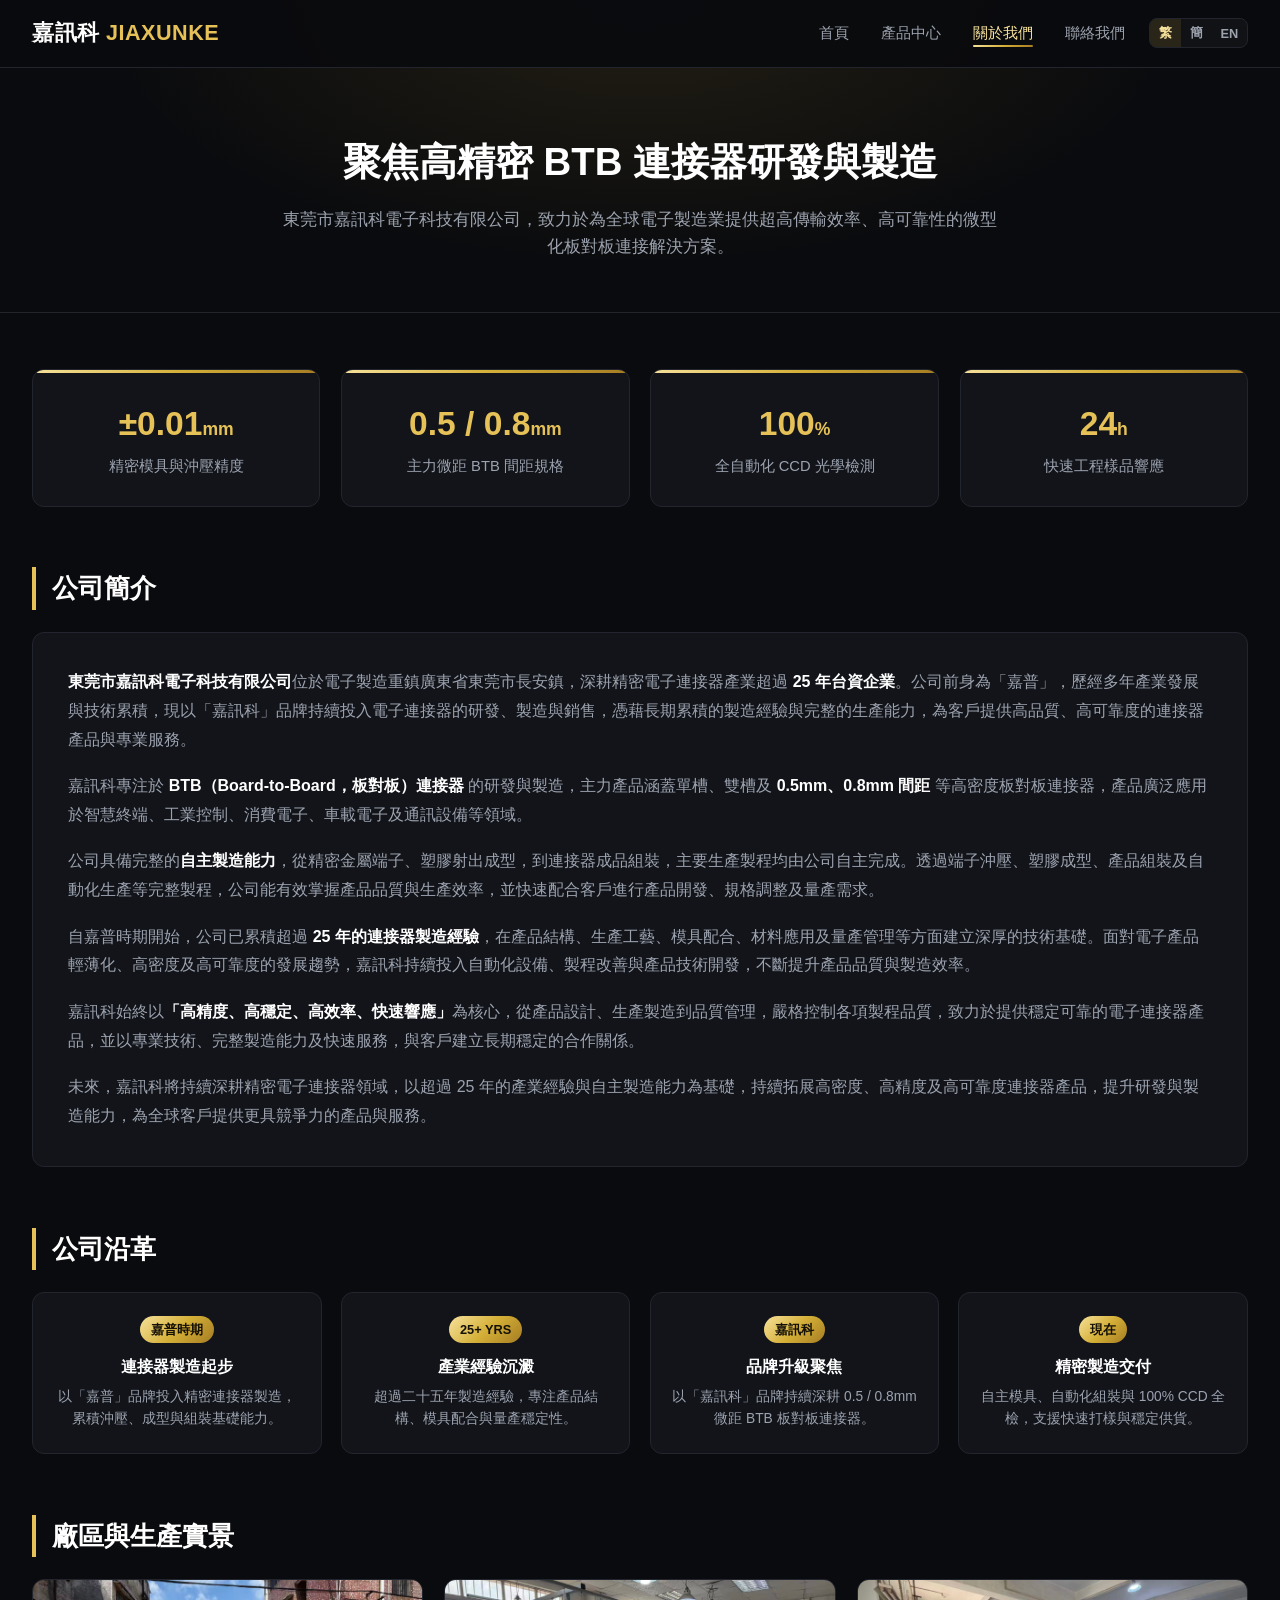
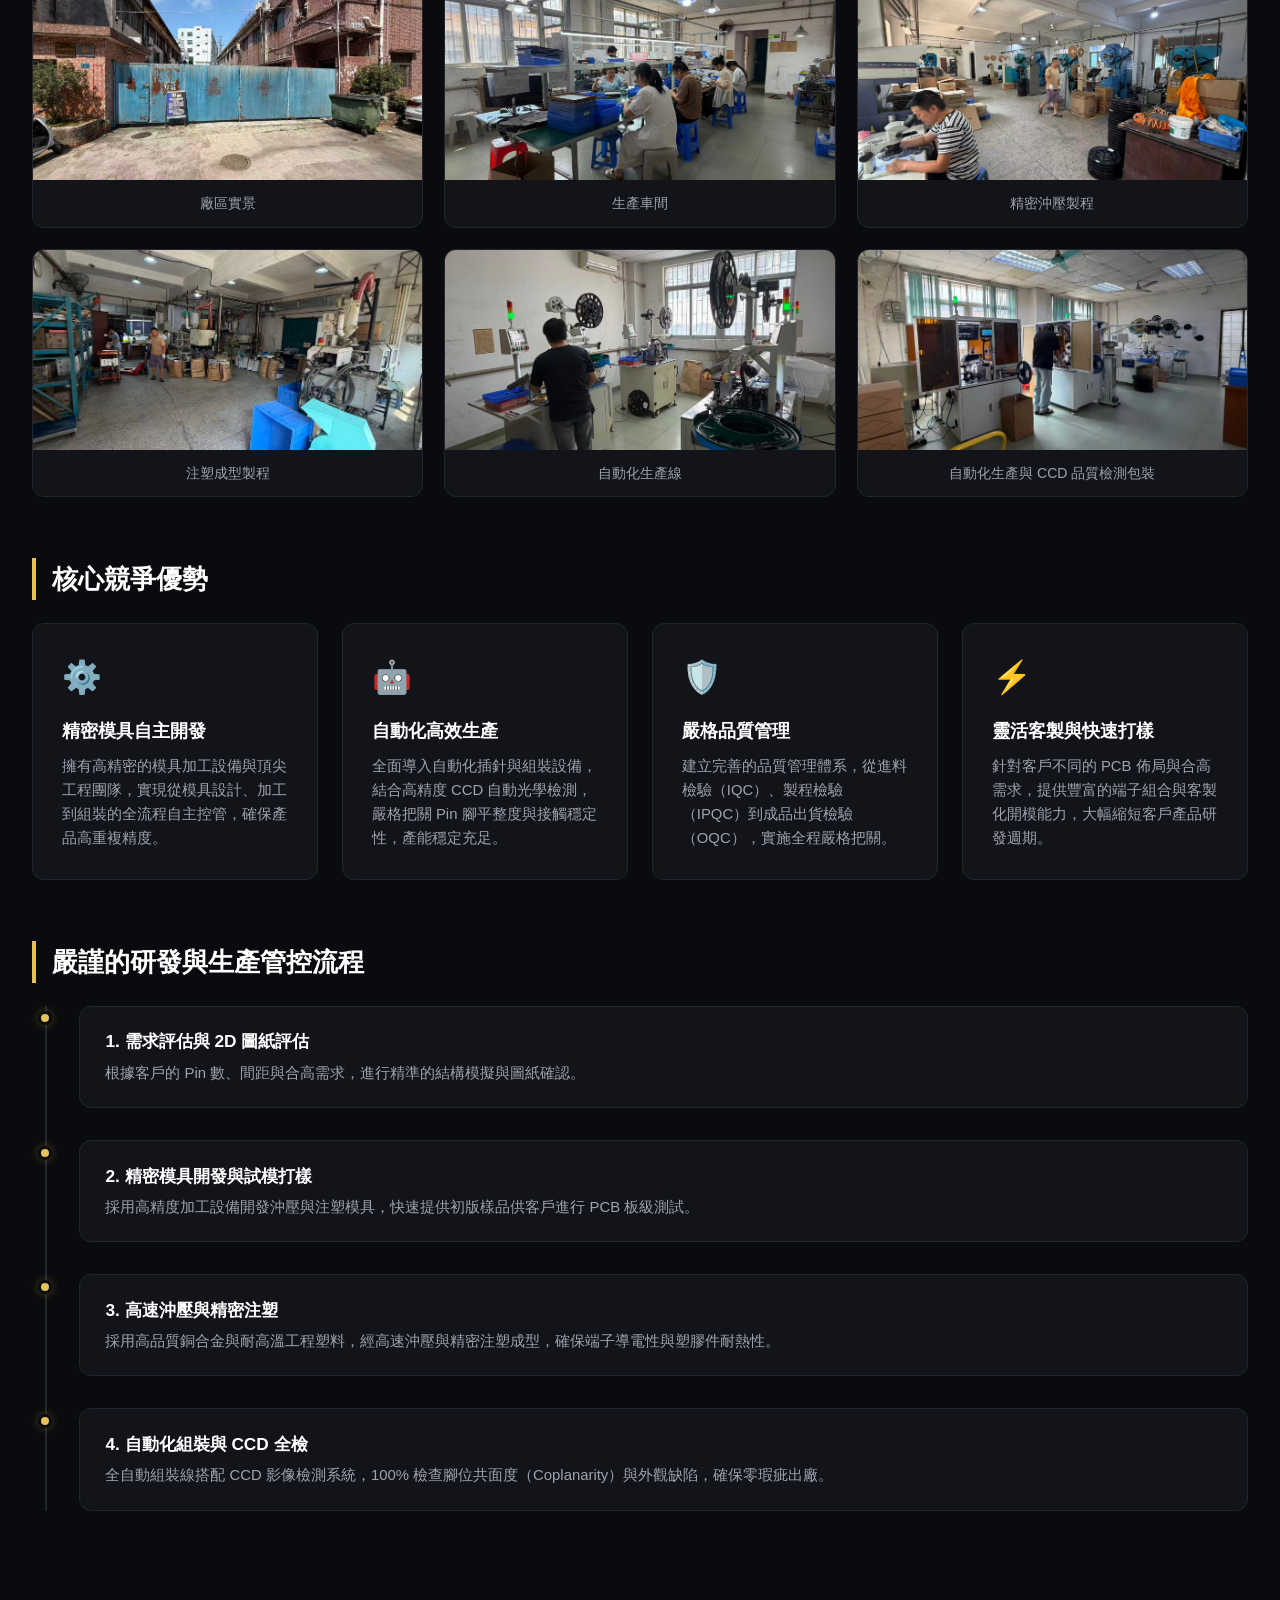
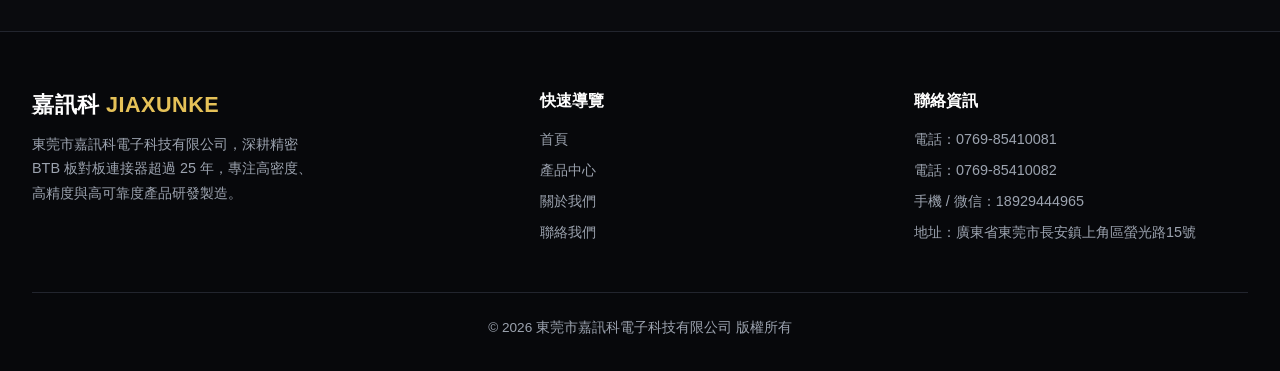
==== commit 8ea04b83: "Add files via upload" ====
--- a/about.html
+++ b/about.html
@@ -10,7 +10,7 @@
   <style>
     .about-hero {
       padding: 8.2rem 2rem 3.2rem;
-      background: radial-gradient(ellipse at 50% 0%, rgba(0, 242, 254, 0.1) 0%, transparent 60%);
+      background: radial-gradient(ellipse at 50% 0%, var(--gold-tint) 0%, transparent 60%);
       border-bottom: 1px solid var(--border);
       text-align: center;
     }
@@ -39,7 +39,7 @@
     .metric-card:hover { border-color: var(--accent); transform: translateY(-4px); }
     .metric-card::before {
       content: ""; position: absolute; top: 0; left: 0; width: 100%; height: 3px;
-      background: linear-gradient(90deg, var(--accent-blue), var(--accent));
+      background: var(--gold-gradient);
     }
     .metric-num { font-size: 2.1rem; font-weight: 700; color: var(--accent); margin-bottom: 0.25rem; }
     .metric-label { color: var(--text-muted); font-size: 0.92rem; }
@@ -69,13 +69,13 @@
       text-align: center;
       transition: border-color 0.25s, transform 0.25s;
     }
-    .history-item:hover { border-color: rgba(0, 242, 254, 0.4); transform: translateY(-3px); }
+    .history-item:hover { border-color: var(--gold-border); transform: translateY(-3px); }
     .history-year {
       display: inline-block;
       font-size: 0.8rem;
       font-weight: 700;
-      color: #000;
-      background: linear-gradient(135deg, var(--accent-blue), var(--accent));
+      color: #141006;
+      background: var(--gold-gradient);
       padding: 0.2rem 0.7rem;
       border-radius: 20px;
       margin-bottom: 0.7rem;
@@ -97,7 +97,7 @@
       transition: all 0.25s;
     }
     .gallery-item:hover { border-color: var(--accent); transform: translateY(-3px); box-shadow: var(--shadow); }
-    .gallery-img-wrap { width: 100%; height: 200px; overflow: hidden; background: #1A2332; }
+    .gallery-img-wrap { width: 100%; height: 200px; overflow: hidden; background: var(--bg-card); }
     .gallery-img-wrap img { width: 100%; height: 100%; object-fit: cover; }
     .gallery-caption { padding: 0.75rem 1rem; color: var(--text-muted); font-size: 0.88rem; text-align: center; }
 
@@ -135,7 +135,7 @@
       border-radius: 50%;
       background: var(--accent);
       border: 3px solid var(--bg-main);
-      box-shadow: 0 0 10px var(--accent);
+      box-shadow: 0 0 10px var(--gold-glow);
     }
     .time-content {
       background: var(--bg-card);
--- a/style.css
+++ b/style.css
@@ -1,15 +1,21 @@
 :root {
-  --bg-main: #0B0F19;
-  --bg-card: #111827;
-  --bg-footer: #080B12;
-  --accent: #00F2FE;
-  --accent-blue: #4FACFE;
+  --bg-main: #0A0B0E;
+  --bg-card: #12141A;
+  --bg-footer: #07080B;
+  /* 黑金漸變色票 */
+  --accent: #E5C158;
+  --accent-light: #F7E29C;
+  --accent-blue: #B5892E; /* 向下相容舊變數名稱 */
+  --gold-gradient: linear-gradient(135deg, #F7E29C 0%, #D4AF37 52%, #A67C23 100%);
+  --gold-tint: rgba(212, 175, 55, 0.12);
+  --gold-border: rgba(212, 175, 55, 0.42);
+  --gold-glow: rgba(212, 175, 55, 0.32);
   --text-main: #F3F4F6;
   --text-muted: #9CA3AF;
-  --border: #1F2937;
-  --border-hover: #374151;
+  --border: #22252E;
+  --border-hover: #3B3F4C;
   --radius: 12px;
-  --shadow: 0 10px 25px rgba(0, 0, 0, 0.4);
+  --shadow: 0 12px 28px rgba(0, 0, 0, 0.55);
 }
 
 * { margin: 0; padding: 0; box-sizing: border-box; }
@@ -29,7 +35,7 @@
   position: fixed;
   top: 0; left: 0; width: 100%;
   z-index: 1000;
-  background: rgba(11, 15, 25, 0.95);
+  background: rgba(10, 11, 14, 0.95);
   border-bottom: 1px solid var(--border);
 }
 .nav-container {
@@ -64,13 +70,13 @@
   transition: color 0.2s;
 }
 .nav-links a:hover,
-.nav-links a.active { color: var(--accent); }
+.nav-links a.active { color: var(--accent-light); }
 .nav-links a.active::after {
   content: "";
   position: absolute;
   bottom: -6px; left: 0;
   width: 100%; height: 2px;
-  background: var(--accent);
+  background: var(--gold-gradient);
   border-radius: 1px;
 }
 
@@ -93,10 +99,10 @@
   font-family: inherit;
   transition: all 0.2s;
 }
-.lang-btn:hover { color: var(--accent); }
+.lang-btn:hover { color: var(--accent-light); }
 .lang-btn.active {
-  background: rgba(0, 242, 254, 0.15);
-  color: var(--accent);
+  background: var(--gold-tint);
+  color: var(--accent-light);
 }
 
 .menu-toggle {
@@ -124,7 +130,7 @@
   display: none;
   position: fixed;
   inset: 0;
-  background: rgba(0, 0, 0, 0.55);
+  background: rgba(0, 0, 0, 0.6);
   z-index: 1001;
 }
 .nav-backdrop.active { display: block; }
@@ -151,7 +157,7 @@
   font-size: 1.05rem;
   color: var(--text-main);
 }
-.mobile-drawer a.active { color: var(--accent); }
+.mobile-drawer a.active { color: var(--accent-light); }
 
 /* Shared Buttons & Sections */
 .btn-primary {
@@ -159,17 +165,18 @@
   align-items: center;
   justify-content: center;
   padding: 0.9rem 2rem;
-  background: linear-gradient(135deg, var(--accent-blue), var(--accent));
-  color: #000;
-  font-weight: 600;
+  background: var(--gold-gradient);
+  color: #141006;
+  font-weight: 700;
   border-radius: 8px;
   font-size: 0.95rem;
   transition: all 0.25s ease;
-  box-shadow: 0 4px 18px rgba(0, 242, 254, 0.25);
+  box-shadow: 0 4px 18px var(--gold-glow);
 }
 .btn-primary:hover {
   transform: translateY(-2px);
-  box-shadow: 0 8px 28px rgba(0, 242, 254, 0.4);
+  filter: brightness(1.06);
+  box-shadow: 0 8px 28px rgba(212, 175, 55, 0.45);
 }
 .btn-secondary {
   display: inline-flex;
@@ -186,7 +193,8 @@
 }
 .btn-secondary:hover {
   border-color: var(--accent);
-  color: var(--accent);
+  color: var(--accent-light);
+  background: var(--gold-tint);
   transform: translateY(-2px);
 }
 
@@ -223,7 +231,7 @@
 .footer-col h4 { color: #FFF; font-size: 1rem; margin-bottom: 0.9rem; font-weight: 600; }
 .footer-col ul { list-style: none; }
 .footer-col li { margin-bottom: 0.5rem; color: var(--text-muted); font-size: 0.9rem; }
-.footer-col a:hover { color: var(--accent); }
+.footer-col a:hover { color: var(--accent-light); }
 .footer-bottom {
   max-width: 1280px;
   margin: 0 auto;
